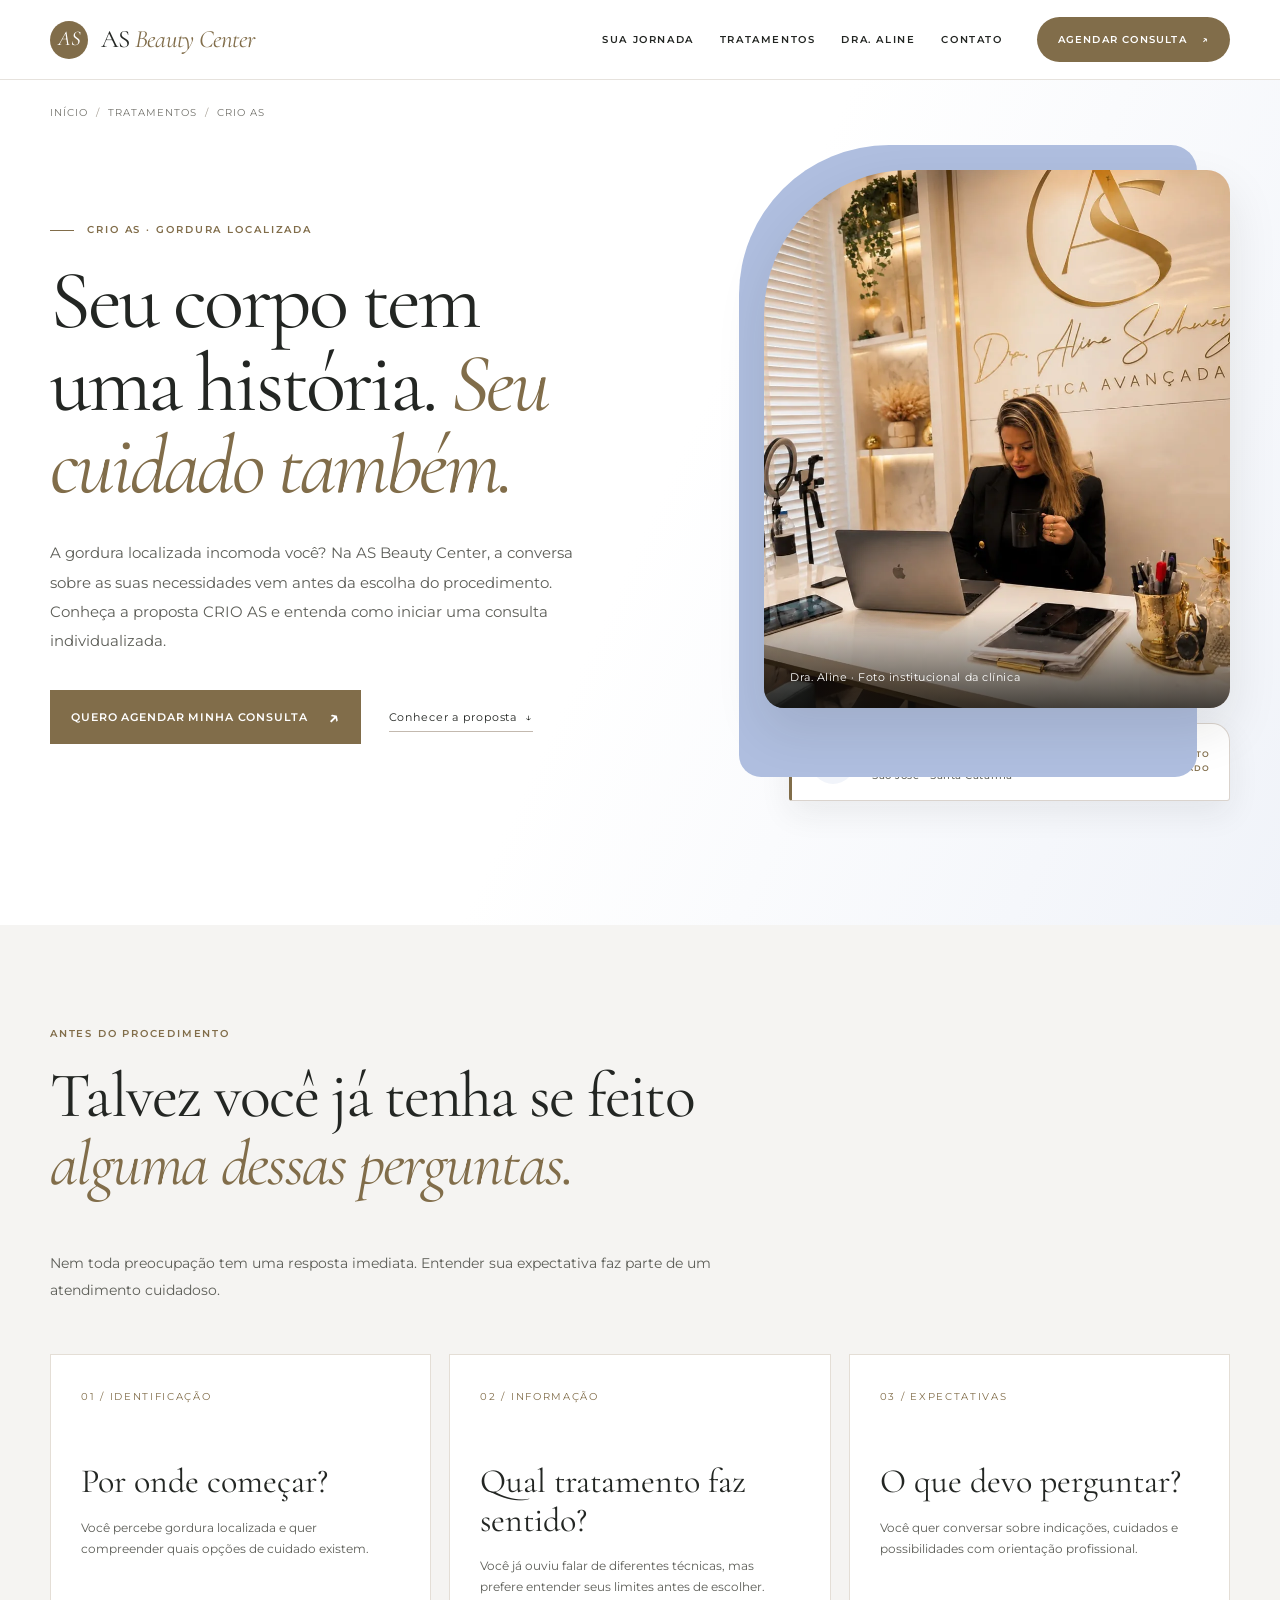
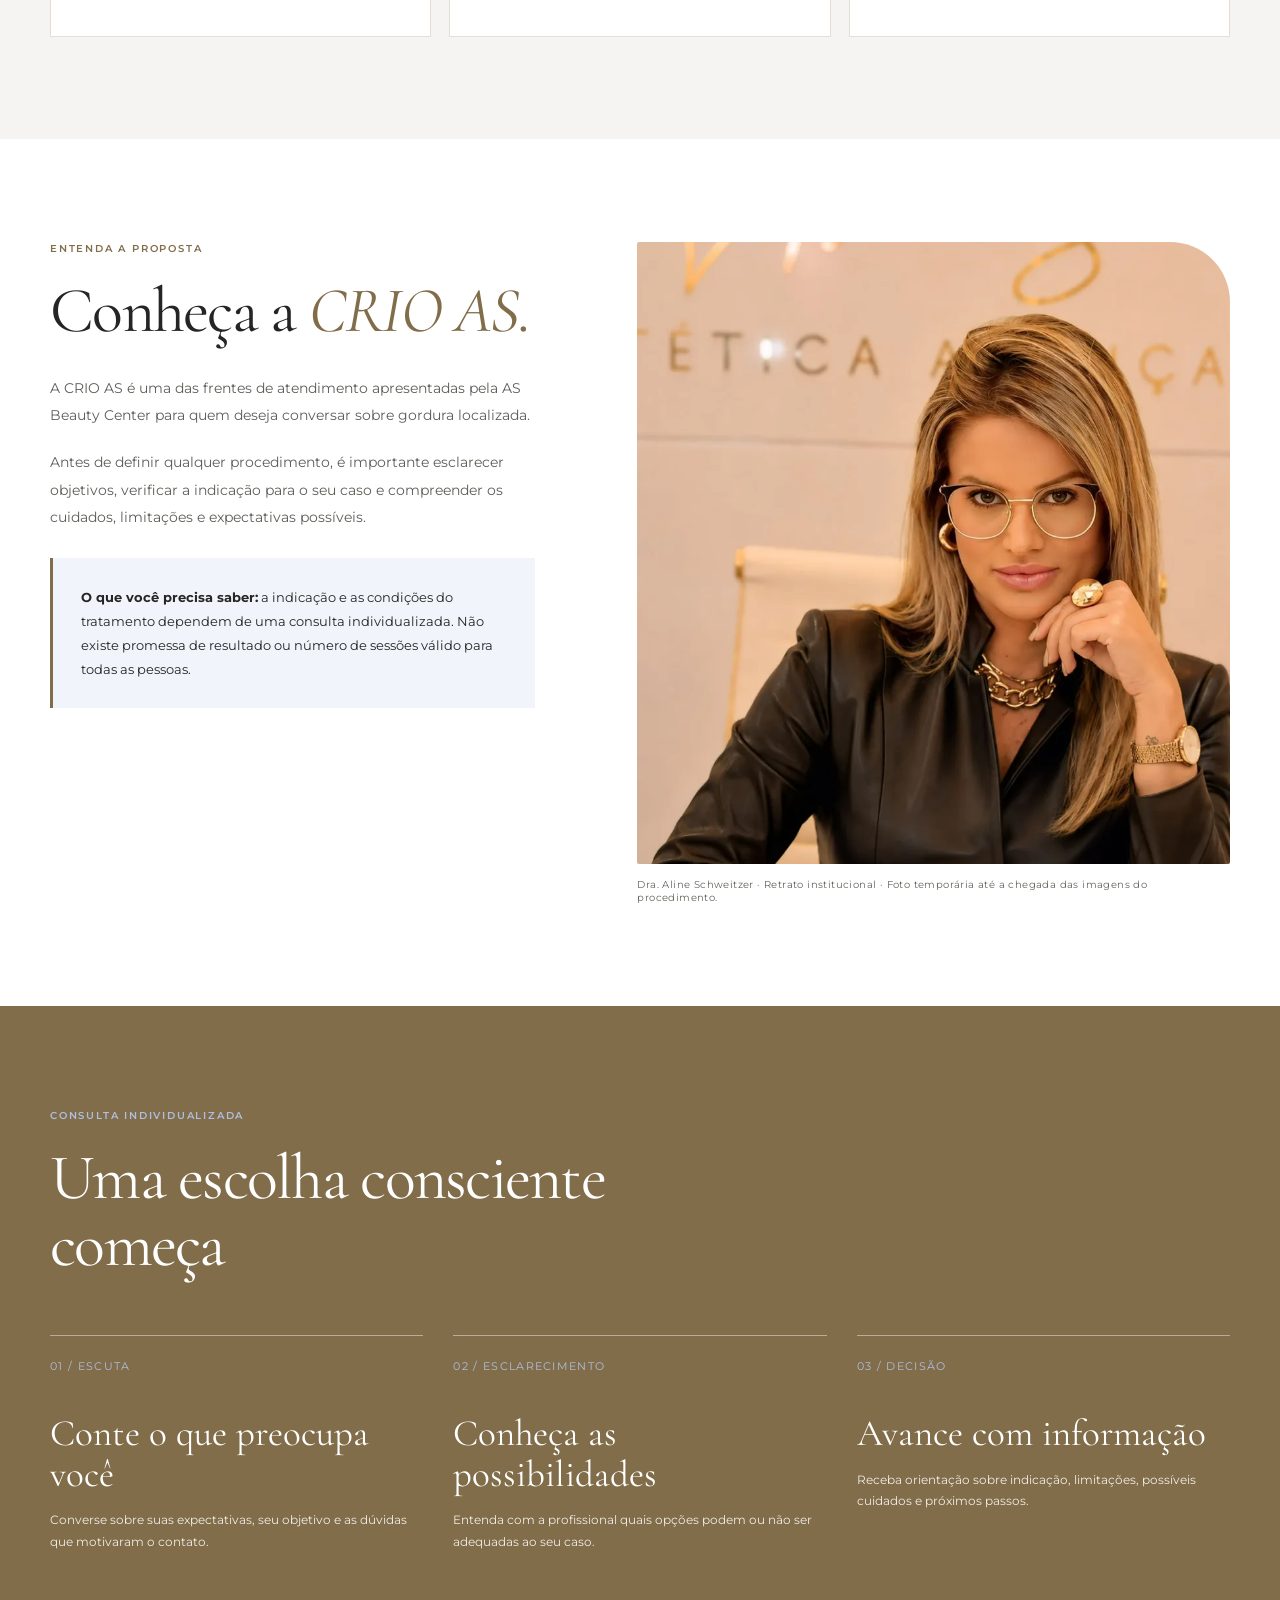
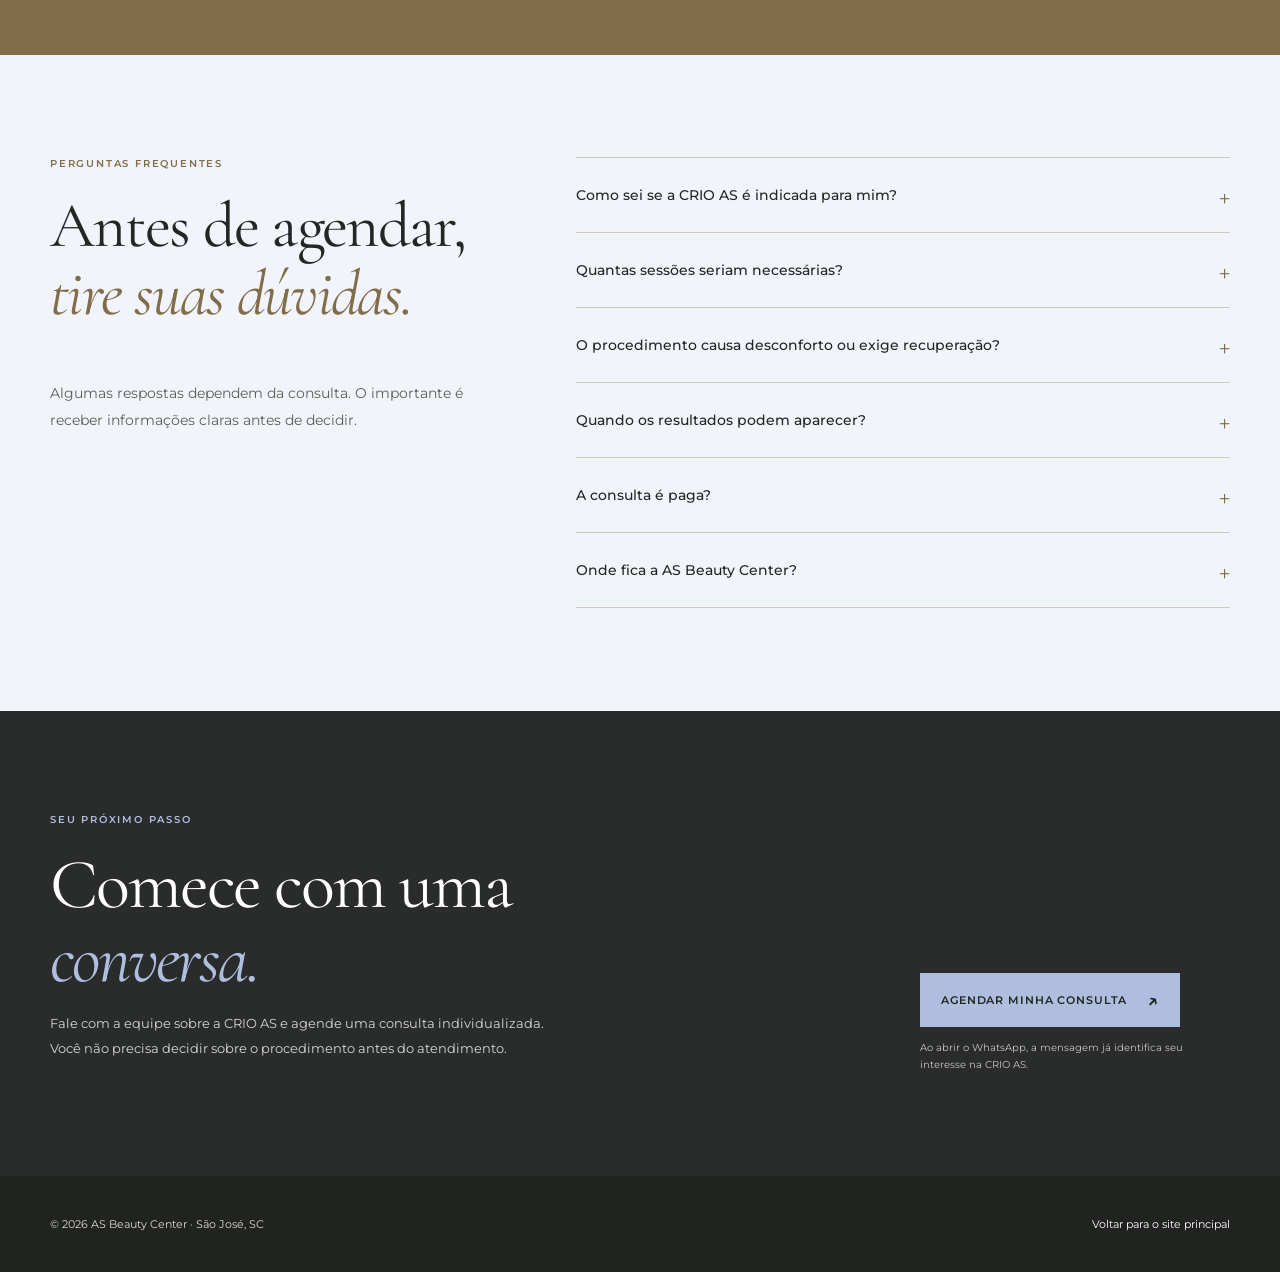
==== tratamentos/crio-as/index.html @ 6e1fa8c7 "Ajusta card informativo e usa fotografias institucionais da Dra. Aline em crio-as" ====
<!DOCTYPE html>
<html lang="pt-BR">
<head>
<meta charset="UTF-8">
<meta name="viewport" content="width=device-width,initial-scale=1">
<title>CRIO AS e Gordura Localizada | Consulta na AS Beauty Center em São José</title>
<meta name="description" content="Tem dúvidas sobre gordura localizada? Conheça a CRIO AS na AS Beauty Center, em São José, e agende uma consulta individualizada para conversar sobre suas possibilidades.">
<meta property="og:title" content="CRIO AS | AS Beauty Center">
<meta property="og:description" content="Uma conversa individualizada para conhecer as possibilidades de cuidado relacionadas à gordura localizada.">
<meta property="og:type" content="website">
<meta property="og:locale" content="pt_BR">
<meta name="theme-color" content="#816D4A">
<link rel="preconnect" href="https://fonts.googleapis.com">
<link rel="preconnect" href="https://fonts.gstatic.com" crossorigin>
<link href="https://fonts.googleapis.com/css2?family=Cormorant+Garamond:ital,wght@0,400;0,500;0,600;1,400;1,500&family=Montserrat:wght@400;500;600;700&display=swap" rel="stylesheet">
<link rel="stylesheet" href="/tratamentos/estilo.css">
<link rel="preload" href="/assets/clinica-atendimento.webp" as="image" type="image/webp">
</head>
<body>
<header class="site-header">
  <div class="wrap header-row">
    <a class="brand" href="/" aria-label="AS Beauty Center — voltar ao início"><span class="brand-symbol">AS</span><span class="brand-name">AS <em>Beauty Center</em></span></a>
    <div class="header-right">
      <nav class="header-nav" aria-label="Navegação principal">
        <a href="/#preocupacoes">Sua jornada</a>
        <a href="/#tratamentos">Tratamentos</a>
        <a href="/#dra-aline">Dra. Aline</a>
        <a href="/#contato">Contato</a>
      </nav>
      <a class="header-cta" href="https://api.whatsapp.com/send?phone=554888430101&amp;text=Ol%C3%A1!%20Acessei%20a%20p%C3%A1gina%20CRIO%20AS%20do%20site%20da%20AS%20Beauty%20Center%20e%20gostaria%20de%20agendar%20uma%20consulta%20para%20conversar%20sobre%20gordura%20localizada." target="_blank" rel="noopener noreferrer">Agendar consulta <span aria-hidden="true">↗</span></a>
    </div>
  </div>
</header>
<main>
  <section class="hero" aria-labelledby="hero-title">
    <div class="wrap">
      <nav class="breadcrumbs" aria-label="Caminho de navegação">
        <a href="/">Início</a><span aria-hidden="true">/</span><a href="/#tratamentos">Tratamentos</a><span aria-hidden="true">/</span><span aria-current="page">CRIO AS</span>
      </nav>
      <div class="hero-grid">
        <div>
          <span class="eyebrow">CRIO AS · GORDURA LOCALIZADA</span>
          <h1 id="hero-title">Seu corpo tem uma história. <em>Seu cuidado também.</em></h1>
          <p class="lead">A gordura localizada incomoda você? Na AS Beauty Center, a conversa sobre as suas necessidades vem antes da escolha do procedimento. Conheça a proposta CRIO AS e entenda como iniciar uma consulta individualizada.</p>
          <a class="button" href="https://api.whatsapp.com/send?phone=554888430101&amp;text=Ol%C3%A1!%20Acessei%20a%20p%C3%A1gina%20CRIO%20AS%20do%20site%20da%20AS%20Beauty%20Center%20e%20gostaria%20de%20agendar%20uma%20consulta%20para%20conversar%20sobre%20gordura%20localizada." target="_blank" rel="noopener noreferrer"><span>Quero agendar minha consulta</span><span aria-hidden="true">↗</span></a>
          <a class="text-link" href="#conhecer">Conhecer a proposta <span aria-hidden="true">↓</span></a>
        </div>
        <div class="hero-art">
          <div class="hero-photo"><img src="/assets/clinica-atendimento.webp" alt="Dra. Aline Schweitzer trabalhando em sua mesa na AS Beauty Center" width="1400" height="1050" fetchpriority="high"><span class="hero-caption">Dra. Aline · Foto institucional da clínica</span></div>
          <div class="hero-side-note" aria-label="Informações da AS Beauty Center">
  <span class="hero-side-note-mark" aria-hidden="true">AS</span>
  <span class="hero-side-note-copy">
    <span class="hero-side-note-name">AS Beauty Center</span>
    <span class="hero-side-note-place">São José · Santa Catarina</span>
  </span>
  <span class="hero-side-note-label">ATENDIMENTO<br>INDIVIDUALIZADO</span>
</div>
        </div>
      </div>
    </div>
  </section>
  <section class="section pain-section" aria-labelledby="pain-title">
    <div class="wrap">
      <div class="pain-header">
        <span class="section-overline">ANTES DO PROCEDIMENTO</span>
        <h2 id="pain-title" class="section-title">Talvez você já tenha se feito <em>alguma dessas perguntas.</em></h2>
        <p class="section-lead">Nem toda preocupação tem uma resposta imediata. Entender sua expectativa faz parte de um atendimento cuidadoso.</p>
      </div>
      <div class="pain-grid">
        <div class="pain-card"><span class="number">01 / IDENTIFICAÇÃO</span><h3>Por onde começar?</h3><p>Você percebe gordura localizada e quer compreender quais opções de cuidado existem.</p></div>
        <div class="pain-card"><span class="number">02 / INFORMAÇÃO</span><h3>Qual tratamento faz sentido?</h3><p>Você já ouviu falar de diferentes técnicas, mas prefere entender seus limites antes de escolher.</p></div>
        <div class="pain-card"><span class="number">03 / EXPECTATIVAS</span><h3>O que devo perguntar?</h3><p>Você quer conversar sobre indicações, cuidados e possibilidades com orientação profissional.</p></div>
      </div>
    </div>
  </section>
  <section id="conhecer" class="section" aria-labelledby="about-title">
    <div class="wrap explain-grid">
      <div class="explain-copy">
        <span class="section-overline">ENTENDA A PROPOSTA</span>
        <h2 id="about-title" class="section-title">Conheça a <em>CRIO AS.</em></h2>
        <p>A CRIO AS é uma das frentes de atendimento apresentadas pela AS Beauty Center para quem deseja conversar sobre gordura localizada.</p>
        <p>Antes de definir qualquer procedimento, é importante esclarecer objetivos, verificar a indicação para o seu caso e compreender os cuidados, limitações e expectativas possíveis.</p>
        <div class="aside"><strong>O que você precisa saber:</strong> a indicação e as condições do tratamento dependem de uma consulta individualizada. Não existe promessa de resultado ou número de sessões válido para todas as pessoas.</div>
      </div>
      <figure class="explain-image"><img src="/assets/aline-retrato.webp" alt="Retrato da Dra. Aline Schweitzer na clínica" loading="lazy" decoding="async" width="901" height="1400"><figcaption>Dra. Aline Schweitzer · Retrato institucional · Foto temporária até a chegada das imagens do procedimento.</figcaption></figure>
    </div>
  </section>
  <section class="section process-section" aria-labelledby="process-title">
    <div class="wrap">
      <span class="section-overline">CONSULTA INDIVIDUALIZADA</span>
      <h2 id="process-title" class="section-title">Uma escolha consciente começa <em>com orientação.</em></h2>
      <div class="steps">
        <div class="step"><span class="number">01 / ESCUTA</span><h3>Conte o que preocupa você</h3><p>Converse sobre suas expectativas, seu objetivo e as dúvidas que motivaram o contato.</p></div>
        <div class="step"><span class="number">02 / ESCLARECIMENTO</span><h3>Conheça as possibilidades</h3><p>Entenda com a profissional quais opções podem ou não ser adequadas ao seu caso.</p></div>
        <div class="step"><span class="number">03 / DECISÃO</span><h3>Avance com informação</h3><p>Receba orientação sobre indicação, limitações, possíveis cuidados e próximos passos.</p></div>
      </div>
    </div>
  </section>
  <section id="perguntas" class="section faq-section" aria-labelledby="faq-title">
    <div class="wrap faq-container">
      <div><span class="section-overline">PERGUNTAS FREQUENTES</span><h2 id="faq-title" class="section-title">Antes de agendar, <em>tire suas dúvidas.</em></h2><p class="section-lead">Algumas respostas dependem da consulta. O importante é receber informações claras antes de decidir.</p></div>
      <div class="faq-items">
        <details><summary>Como sei se a CRIO AS é indicada para mim?</summary><div class="faq-answer">A indicação depende das suas características e necessidades. Durante a consulta, a profissional poderá esclarecer se esse cuidado faz sentido para você e quais são as limitações.</div></details>
        <details><summary>Quantas sessões seriam necessárias?</summary><div class="faq-answer">Não é possível definir um número de sessões apenas pelo site. Isso depende da indicação e do plano discutido na consulta individualizada.</div></details>
        <details><summary>O procedimento causa desconforto ou exige recuperação?</summary><div class="faq-answer">Sensações, cuidados e períodos de recuperação podem variar conforme a técnica e as características da pessoa. Solicite essas informações específicas à equipe antes de realizar qualquer procedimento.</div></details>
        <details><summary>Quando os resultados podem aparecer?</summary><div class="faq-answer">O tempo de resposta pode variar. A equipe poderá explicar expectativas realistas para o procedimento, sem garantir um resultado individual.</div></details>
        <details><summary>A consulta é paga?</summary><div class="faq-answer">Os valores e as condições da consulta devem ser confirmados com a clínica. <a href="https://api.whatsapp.com/send?phone=554888430101&amp;text=Ol%C3%A1!%20Acessei%20a%20p%C3%A1gina%20CRIO%20AS%20da%20AS%20Beauty%20Center%20e%20gostaria%20de%20confirmar%20os%20valores%20e%20as%20condi%C3%A7%C3%B5es%20da%20consulta." target="_blank" rel="noopener noreferrer">Perguntar pelo WhatsApp</a>.</div></details>
        <details><summary>Onde fica a AS Beauty Center?</summary><div class="faq-answer">A clínica atende em São José, Santa Catarina. Para confirmar o endereço e as orientações de chegada, consulte a <a href="/#contato">seção de localização</a> do site principal.</div></details>
      </div>
    </div>
  </section>
  <section class="final-section" aria-labelledby="final-title">
    <div class="wrap final-grid">
      <div><span class="section-overline">SEU PRÓXIMO PASSO</span><h2 id="final-title">Comece com uma <em>conversa.</em></h2><p>Fale com a equipe sobre a CRIO AS e agende uma consulta individualizada. Você não precisa decidir sobre o procedimento antes do atendimento.</p></div>
      <div class="final-action"><a class="button" href="https://api.whatsapp.com/send?phone=554888430101&amp;text=Ol%C3%A1!%20Acessei%20a%20p%C3%A1gina%20CRIO%20AS%20do%20site%20da%20AS%20Beauty%20Center%20e%20gostaria%20de%20agendar%20uma%20consulta%20para%20conversar%20sobre%20gordura%20localizada." target="_blank" rel="noopener noreferrer"><span>Agendar minha consulta</span><span aria-hidden="true">↗</span></a><small>Ao abrir o WhatsApp, a mensagem já identifica seu interesse na CRIO AS.</small></div>
    </div>
  </section>
</main>
<footer class="footer"><div class="wrap footer-row"><span>© 2026 AS Beauty Center · São José, SC</span><a href="/">Voltar para o site principal</a></div></footer>
<a href="https://api.whatsapp.com/send?phone=554888430101&amp;text=Ol%C3%A1!%20Acessei%20a%20p%C3%A1gina%20CRIO%20AS%20do%20site%20da%20AS%20Beauty%20Center%20e%20gostaria%20de%20agendar%20uma%20consulta%20para%20conversar%20sobre%20gordura%20localizada." class="float-contact" target="_blank" rel="noopener noreferrer" aria-label="Agendar consulta sobre CRIO AS pelo WhatsApp">↗</a>
</body>
</html>
---- tratamentos/estilo.css ----
/* AS Beauty Center — linguagem editorial das páginas de tratamento
   Paleta: oliva #816D4A | lavanda #AFBEDF | taupe #C3B9AF | branco */
:root{--olive:#816D4A;--lavender:#AFBEDF;--taupe:#C3B9AF;--white:#fff;--ink:#232623;--muted:#5D5E58;--light:#F5F4F2;--soft:#F1F4FA}
*{box-sizing:border-box}html{scroll-behavior:smooth;scroll-padding-top:90px}body{margin:0;background:var(--white);color:var(--ink);font-family:Montserrat,Arial,sans-serif;-webkit-font-smoothing:antialiased}img{display:block;width:100%;height:auto}a{color:inherit}button,summary,a{-webkit-tap-highlight-color:transparent}a:focus-visible,summary:focus-visible{outline:2px solid var(--olive);outline-offset:4px}h1,h2,h3,p{margin-top:0}.serif{font-family:'Cormorant Garamond',Georgia,serif}.wrap{width:min(100% - 48px,1180px);margin-inline:auto}
.site-header{position:sticky;top:0;z-index:90;background:rgba(255,255,255,.96);backdrop-filter:blur(16px);border-bottom:1px solid rgba(195,185,175,.42)}.header-row{min-height:79px;display:flex;align-items:center;justify-content:space-between;gap:20px}.brand{display:inline-flex;align-items:center;gap:13px;text-decoration:none;min-width:0}.brand-symbol{width:38px;height:38px;display:grid;place-items:center;background:var(--olive);border-radius:50%;color:#fff;font:italic 21px/.9 'Cormorant Garamond',serif}.brand-name{font:400 25px/1 'Cormorant Garamond',serif;letter-spacing:-.03em}.brand-name em{color:var(--olive)}.header-right{display:flex;align-items:center;gap:34px}.header-nav{display:flex;gap:26px}.header-nav a{font-size:10px;letter-spacing:.16em;text-transform:uppercase;font-weight:600;text-decoration:none;white-space:nowrap}.header-nav a:hover{color:var(--olive)}.header-cta{display:inline-flex;align-items:center;justify-content:center;gap:15px;white-space:nowrap;background:var(--olive);color:white;text-decoration:none;min-height:45px;padding:0 21px;border-radius:100px;font-size:10px;letter-spacing:.12em;text-transform:uppercase;font-weight:600}.header-cta:hover,.button:hover{background:#705C3D}
.breadcrumbs{padding:26px 0;display:flex;flex-wrap:wrap;gap:8px;align-items:center;font-size:10px;letter-spacing:.1em;text-transform:uppercase;color:#74736D}.breadcrumbs a{text-decoration:none}.breadcrumbs a:hover{text-decoration:underline}.breadcrumbs span[aria-hidden]{color:#A49D92}
.hero{background:linear-gradient(115deg,#fff 0%,#fff 51%,#F0F3F9 100%);overflow:hidden}.hero-grid{display:grid;grid-template-columns:minmax(0,1.12fr) minmax(0,.88fr);align-items:center;gap:clamp(36px,5vw,95px);padding-bottom:clamp(70px,8vw,110px)}.eyebrow{color:var(--olive);font-size:10px;font-weight:600;letter-spacing:.19em;text-transform:uppercase;margin-bottom:24px;display:block}.eyebrow:before{content:"";display:inline-block;width:24px;height:1px;background:var(--olive);vertical-align:middle;margin-right:13px}.hero h1{font:400 clamp(58px,6.5vw,98px)/.99 'Cormorant Garamond',Georgia,serif;letter-spacing:-.035em;max-width:760px;text-wrap:balance;margin-bottom:31px}.hero h1 em{color:var(--olive);font-weight:400}.hero .lead{max-width:550px;font:400 15px/1.95 Montserrat,Arial,sans-serif;color:var(--muted);margin-bottom:35px}.button{min-height:54px;display:inline-flex;align-items:center;justify-content:space-between;gap:20px;padding:15px 21px;background:var(--olive);color:#fff;text-decoration:none;font-size:11px;text-transform:uppercase;font-weight:600;letter-spacing:.08em;transition:background .25s ease,transform .25s ease}.button:hover{transform:translateY(-2px)}.button span:last-child{font-size:19px;line-height:1}.text-link{display:inline-flex;gap:8px;align-items:center;margin-left:24px;font-size:11px;letter-spacing:.08em;text-decoration:none;border-bottom:1px solid var(--taupe);padding-bottom:7px}.hero-art{position:relative;padding:25px 0 22px 25px;min-width:0}.hero-art:before{content:"";position:absolute;inset:0 33px 46px 0;background:var(--lavender);border-radius:150px 26px 22px 22px}.hero-photo{height:clamp(380px,42vw,540px);position:relative;border-radius:145px 23px 20px 20px;overflow:hidden;box-shadow:0 22px 50px rgba(25,26,24,.1)}.hero-photo img{width:100%;height:100%;object-fit:cover;object-position:52% 53%}.hero-caption{position:absolute;bottom:0;left:0;right:0;padding:60px 26px 24px;color:white;background:linear-gradient(transparent,rgba(15,15,13,.77));font-size:11px;letter-spacing:.05em}/* Cartão editorial sob a fotografia — presente em todas as páginas de tratamento */
.hero-side-note{
 display:flex;align-items:center;gap:17px;
 width:calc(100% - 25px);margin:15px 0 0 25px;
 padding:16px 19px;min-width:0;
 background:rgba(255,255,255,.97);
 border:1px solid rgba(195,185,175,.62);
 border-left:3px solid var(--olive);
 border-radius:3px 18px 3px 3px;
 box-shadow:0 12px 32px rgba(36,38,35,.075);
 color:var(--ink);
}
.hero-side-note-mark{
 display:grid;place-items:center;flex:0 0 44px;
 width:44px;height:44px;border-radius:50%;
 background:var(--soft);color:var(--olive);
 font:italic 21px/1 'Cormorant Garamond',serif;
}
.hero-side-note-copy{display:flex;flex-direction:column;gap:4px;min-width:0;flex:1;}
.hero-side-note-name{
 font:500 25px/.95 'Cormorant Garamond',serif;
 letter-spacing:-.025em;color:#33352F;
}
.hero-side-note-place{
 font:500 10px/1.5 Montserrat,sans-serif;
 letter-spacing:.055em;color:#666861;
}
.hero-side-note-label{
 flex:0 0 auto;text-align:right;
 font:600 8px/1.7 Montserrat,sans-serif;
 letter-spacing:.14em;color:var(--olive);text-transform:uppercase;
}

.section{padding:clamp(75px,8vw,130px) 0}.section-overline{display:block;font-size:10px;font-weight:600;letter-spacing:.18em;text-transform:uppercase;color:var(--olive);margin-bottom:22px}.section-title{font:400 clamp(47px,5vw,75px)/1.05 'Cormorant Garamond',serif;letter-spacing:-.027em;text-wrap:balance}.section-title em{color:var(--olive);font-weight:400}.section-lead{font-size:14px;line-height:1.95;color:var(--muted);max-width:690px}
.pain-section{background:var(--light)}.pain-header{max-width:770px;margin-bottom:50px}.pain-grid{display:grid;grid-template-columns:repeat(3,minmax(0,1fr));gap:18px}.pain-card{background:#fff;border:1px solid #E4DED6;padding:35px 30px 38px;min-height:280px;display:flex;flex-direction:column}.pain-card .number{font-size:10px;color:var(--olive);letter-spacing:.17em;margin-bottom:60px}.pain-card h3{font:400 34px/1.12 'Cormorant Garamond',serif;margin-bottom:15px}.pain-card p{font-size:12px;line-height:1.8;color:var(--muted);margin-bottom:0}
.explain-grid{display:grid;grid-template-columns:minmax(0,.9fr) minmax(0,1.1fr);gap:clamp(48px,8vw,120px);align-items:start}.explain-copy h2{margin-bottom:31px}.explain-copy p{font-size:14px;line-height:1.95;color:var(--muted);margin-bottom:20px}.explain-copy .aside{padding:27px 28px;border-left:3px solid var(--olive);background:var(--soft);color:var(--ink);font-size:13px;line-height:1.85;margin-top:27px}.explain-image{position:relative;margin:0}.explain-image img{aspect-ratio:1/1.05;object-fit:cover;border-radius:2px 60px 2px 2px}.explain-image figcaption{font-size:10px;letter-spacing:.04em;color:#68645D;margin-top:14px}
.process-section{background:var(--olive);color:#fff}.process-section .section-overline{color:var(--lavender)}.process-section h2{max-width:850px}.steps{display:grid;grid-template-columns:repeat(3,minmax(0,1fr));gap:30px;margin-top:57px}.step{padding-top:23px;border-top:1px solid rgba(255,255,255,.44)}.step .number{font-size:11px;letter-spacing:.12em;color:var(--lavender);margin-bottom:41px;display:block}.step h3{font:400 37px/1.1 'Cormorant Garamond',serif;margin-bottom:14px}.step p{font-size:12px;line-height:1.8;color:#F1EDE6;margin-bottom:0}
.faq-section{background:#F1F4FA}.faq-container{display:grid;grid-template-columns:.8fr 1.2fr;gap:clamp(35px,7vw,100px)}.faq-items{border-top:1px solid #CFC9C0}.faq-items details{border-bottom:1px solid #CFC9C0}.faq-items summary{display:flex;align-items:center;justify-content:space-between;gap:24px;cursor:pointer;list-style:none;padding:23px 0;font-size:14px;font-weight:500;line-height:1.6}.faq-items summary::-webkit-details-marker{display:none}.faq-items summary::after{content:"+";font:400 28px/1 'Cormorant Garamond',serif;color:var(--olive)}.faq-items details[open] summary::after{content:"−"}.faq-answer{padding:0 24px 27px 0;color:#5D5E58;font-size:13px;line-height:1.9}.faq-answer a{color:var(--olive);text-decoration:underline;text-underline-offset:4px}
.final-section{padding:clamp(70px,8vw,115px) 0;background:#292C2A;color:#fff}.final-grid{display:grid;grid-template-columns:1.2fr .8fr;gap:45px;align-items:end}.final-section .section-overline{color:var(--lavender)}.final-section h2{font:400 clamp(53px,5.5vw,80px)/1.05 'Cormorant Garamond',serif;letter-spacing:-.03em;margin-bottom:15px}.final-section h2 em{color:var(--lavender);font-weight:400}.final-section p{font-size:13px;line-height:1.9;color:#D6D7D3;max-width:500px}.final-action{justify-self:end;display:flex;flex-direction:column;gap:12px;align-items:start}.final-action .button{background:var(--lavender);color:#202620;min-width:250px}.final-action .button:hover{background:#C9D5ED}.final-action small{font-size:10px;color:#C7C6C0;max-width:310px;line-height:1.7}
.footer{background:#202320;color:#DADAD6;padding:39px 0}.footer-row{display:flex;justify-content:space-between;gap:20px;align-items:center;font-size:11px;line-height:1.7}.footer-row a{color:#fff;text-decoration:none}.footer-row a:hover{text-decoration:underline}
.float-contact{position:fixed;z-index:75;right:max(20px,env(safe-area-inset-right));bottom:calc(20px + env(safe-area-inset-bottom));display:none;background:var(--olive);color:white;width:56px;height:56px;border-radius:50%;align-items:center;justify-content:center;box-shadow:0 8px 25px rgba(25,25,22,.18);text-decoration:none;font-size:24px}
@media(max-width:1100px){.header-nav{display:none}.hero h1{font-size:clamp(53px,6.3vw,78px)}}
@media(max-width:767px){.wrap{width:min(100% - 32px,1180px)}.header-row{min-height:70px}.brand-name{font-size:22px}.brand-symbol{width:34px;height:34px}.header-cta{padding:0 14px;font-size:9px;min-height:42px}.hero-grid{grid-template-columns:1fr;gap:35px;padding-bottom:60px}.breadcrumbs{padding:19px 0}.hero h1{font-size:clamp(48px,12vw,72px)}.hero .lead{font-size:13px;line-height:1.85}.hero-art{max-width:560px;padding:16px 0 0 16px}.hero-photo{height:440px}.hero-art:before{right:25px;bottom:35px}.hero-side-note{margin-left:16px}.section{padding:73px 0}.section-title{font-size:clamp(44px,10vw,62px)}.pain-grid,.steps{grid-template-columns:1fr;gap:12px}.pain-card{min-height:0;padding:25px}.pain-card .number{margin-bottom:35px}.explain-grid,.faq-container,.final-grid{grid-template-columns:1fr;gap:35px}.process-section .steps{margin-top:35px}.step .number{margin-bottom:18px}.final-action{justify-self:start}.text-link{margin-left:0;margin-top:18px}.float-contact{display:flex}.footer-row{flex-direction:column;align-items:flex-start}}
@media(max-width:375px){.header-cta{font-size:8px;letter-spacing:.06em;min-height:40px;padding:0 11px}.brand-name{font-size:21px}.hero-photo{height:355px}.hero h1{font-size:46px}.button{width:100%}}
@media(prefers-reduced-motion:reduce){html{scroll-behavior:auto}.button,.as-service-card{transition:none}.button:hover{transform:none}}

/* Ajustes finais de responsividade — páginas de tratamento */
@media(max-width:960px){
 .hero-grid{grid-template-columns:minmax(0,1fr);}
 .hero-art{width:min(100%,590px);padding-top:24px;}
 .hero h1{font-size:clamp(55px,8.1vw,81px);max-width:720px;}
 .explain-grid{gap:38px;}
 .faq-container{grid-template-columns:minmax(0,1fr);gap:33px;}
 .faq-container .section-title{max-width:600px;}
}
@media(max-width:767px){
 .hero h1{font-size:clamp(47px,11.4vw,69px);overflow-wrap:break-word;}
 .hero-art{padding-top:16px;}
 .hero-photo{height:clamp(350px,103vw,475px);}
 .pain-card h3{overflow-wrap:break-word;}
 .section-title{overflow-wrap:break-word;}
 .faq-items details summary{font-size:13px;line-height:1.5;}
}
@media(max-width:420px){
 .header-row{gap:8px;}
 .brand{gap:7px;}
 .brand-symbol{display:none;}
 .brand-name{font-size:20px;white-space:nowrap;}
 .header-cta{min-height:40px;padding:0 12px;font-size:8px;letter-spacing:.06em;gap:7px;}
 .hero .lead{font-size:12px;}
 .hero h1{font-size:clamp(44px,11.4vw,49px);}
 .text-link{display:flex;width:max-content;}
}
@media(max-width:340px){
 .brand-name{font-size:18px;}
 .header-cta{font-size:7.7px;padding:0 10px;}
}

/* Card sob a foto: alinhamento e respiro em tablets e celulares */
@media(max-width:767px){
 .hero-side-note{margin:14px 0 0 16px;width:calc(100% - 16px);padding:14px 15px;gap:12px;}
 .hero-side-note-mark{width:39px;height:39px;flex-basis:39px;font-size:19px;}
 .hero-side-note-name{font-size:23px;}
 .hero-side-note-place{font-size:9px;}
 .hero-side-note-label{font-size:7px;}
}
@media(max-width:420px){
 .hero-side-note{padding:12px;gap:10px;}
 .hero-side-note-mark{width:35px;height:35px;flex-basis:35px;}
 .hero-side-note-name{font-size:21px;}
 .hero-side-note-label{display:none;}
}
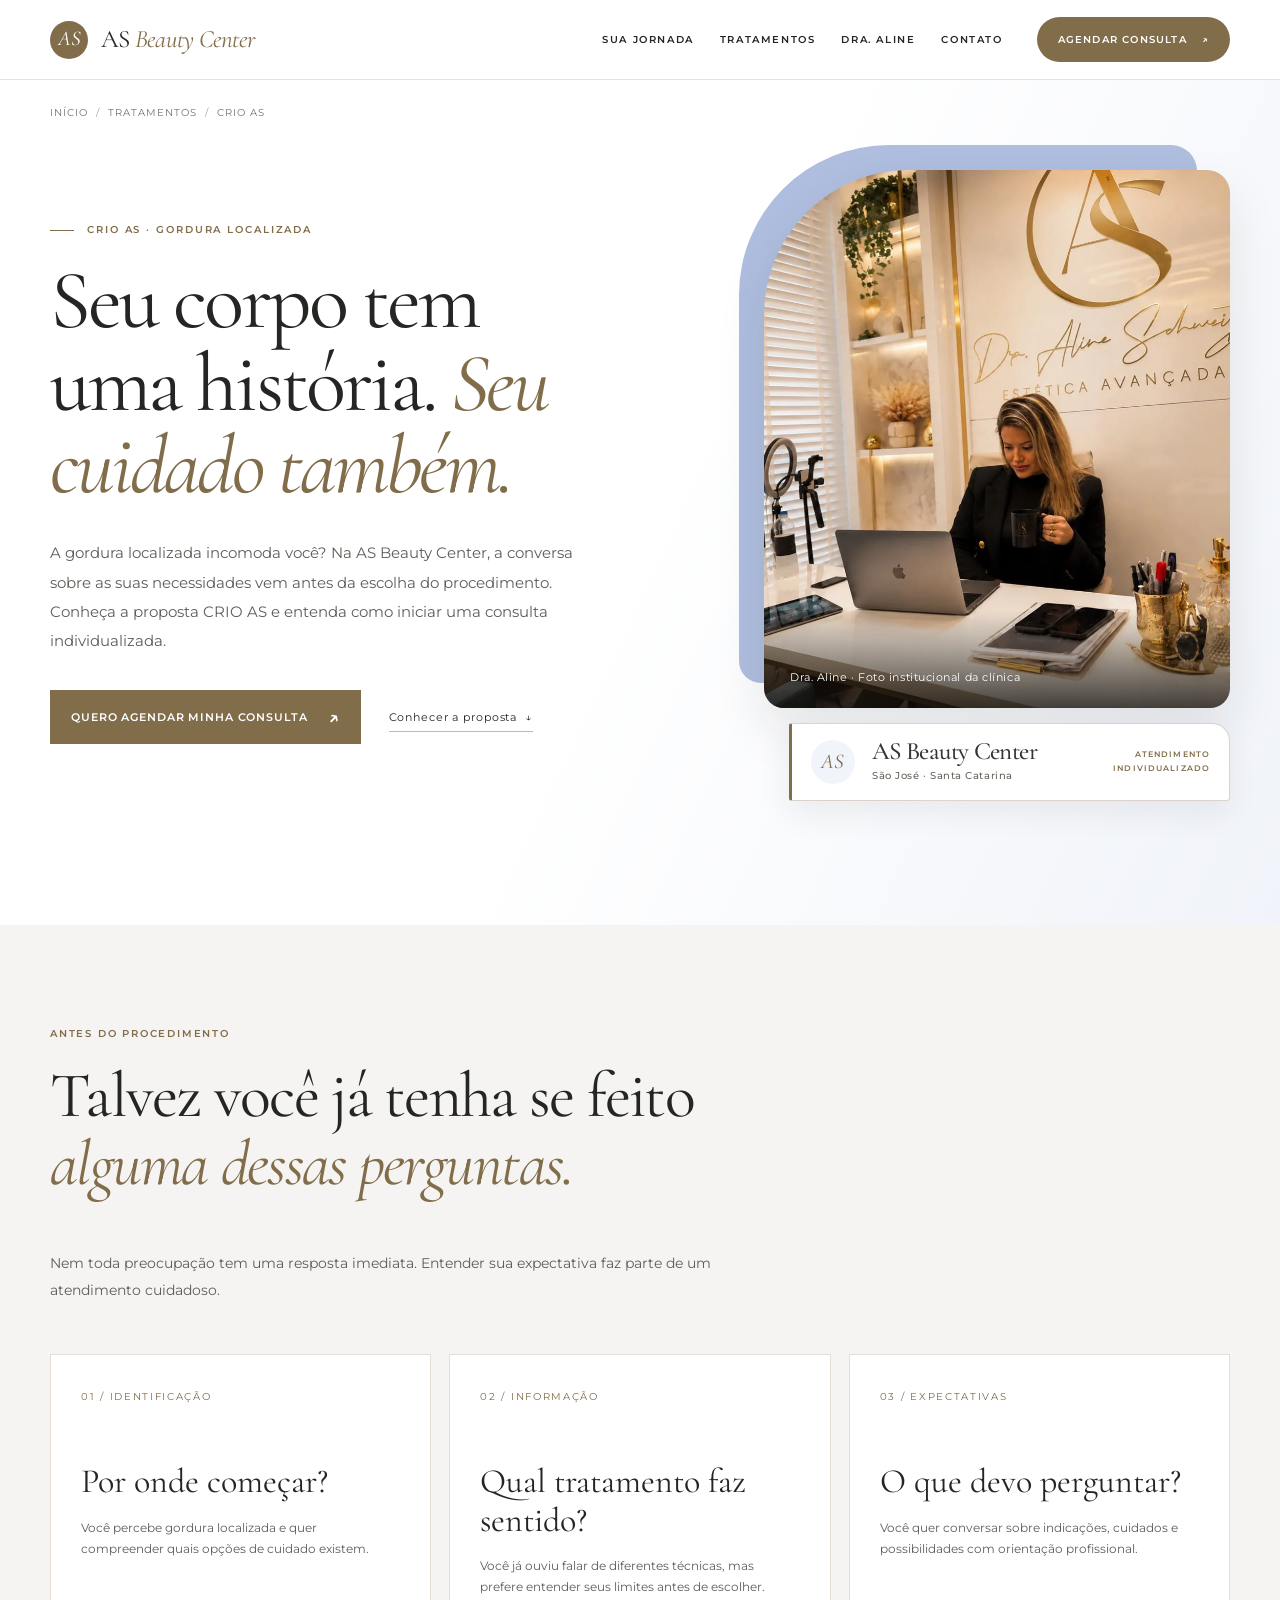
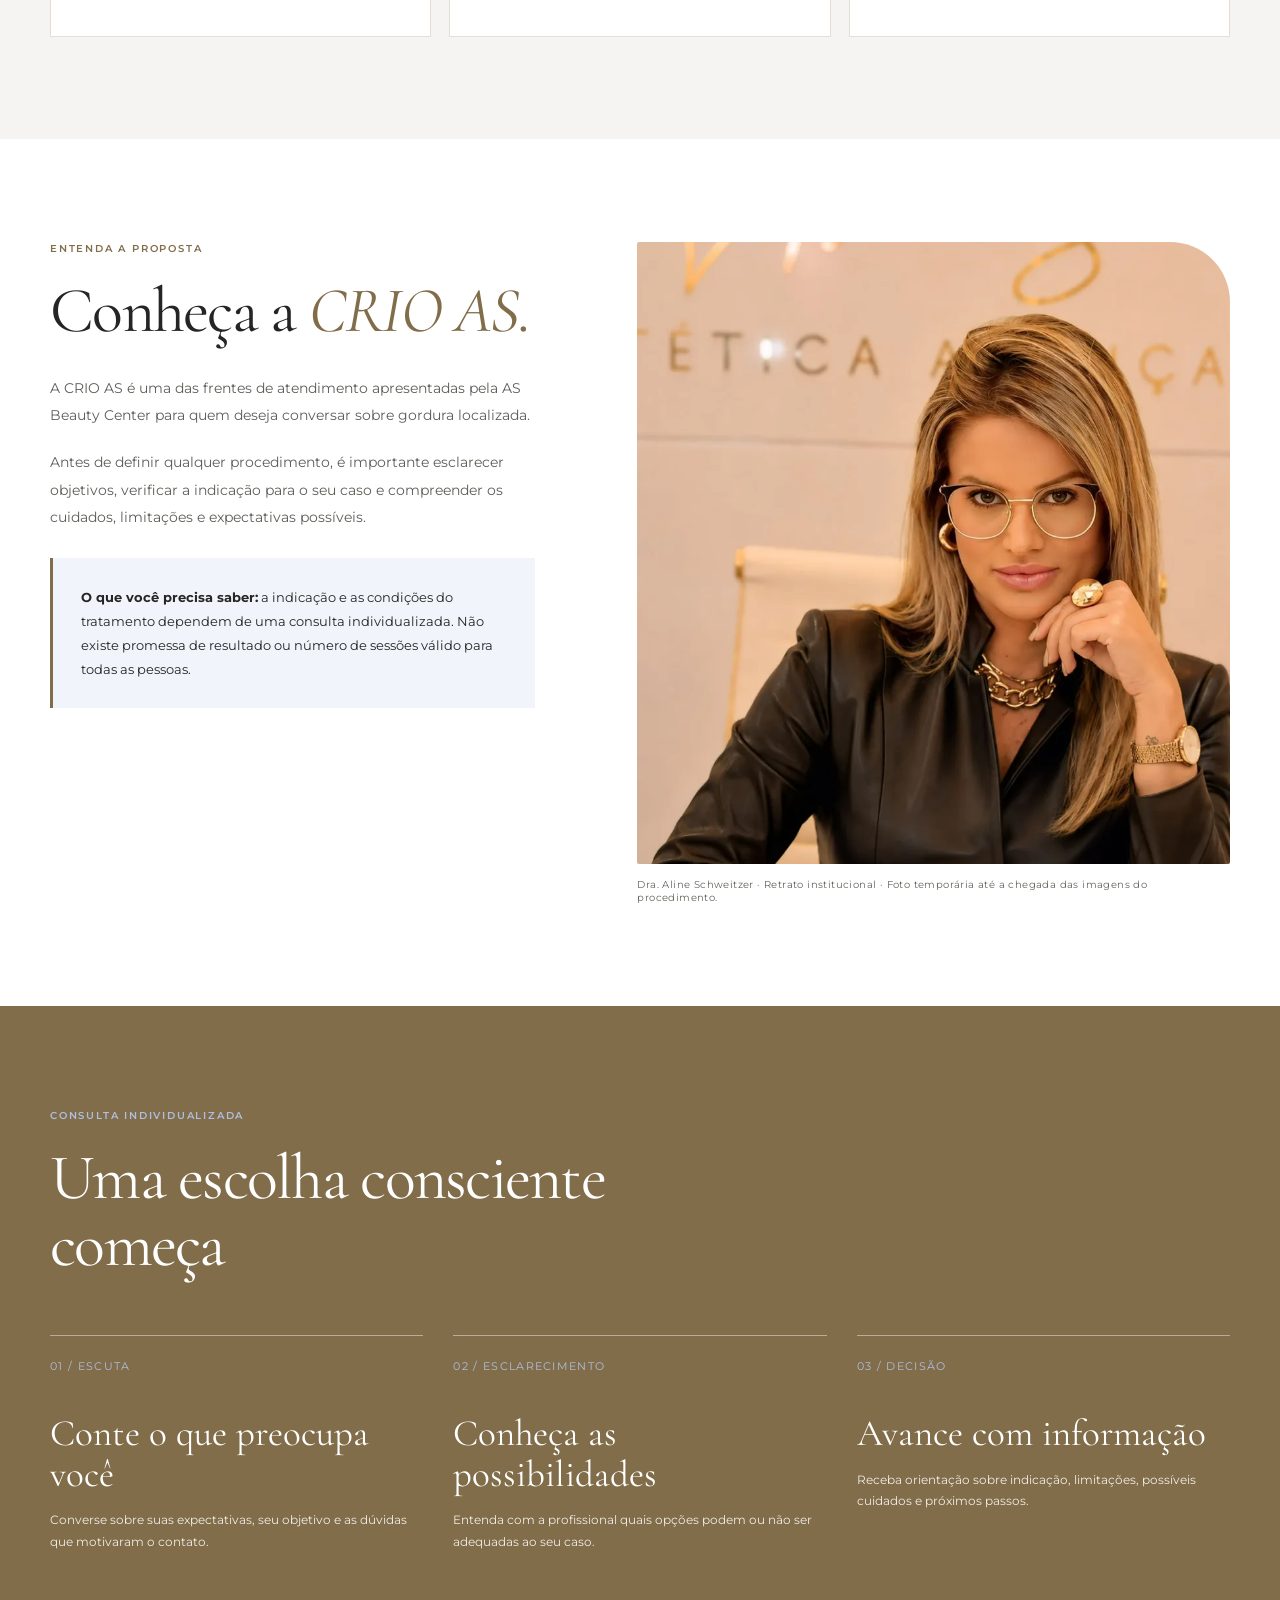
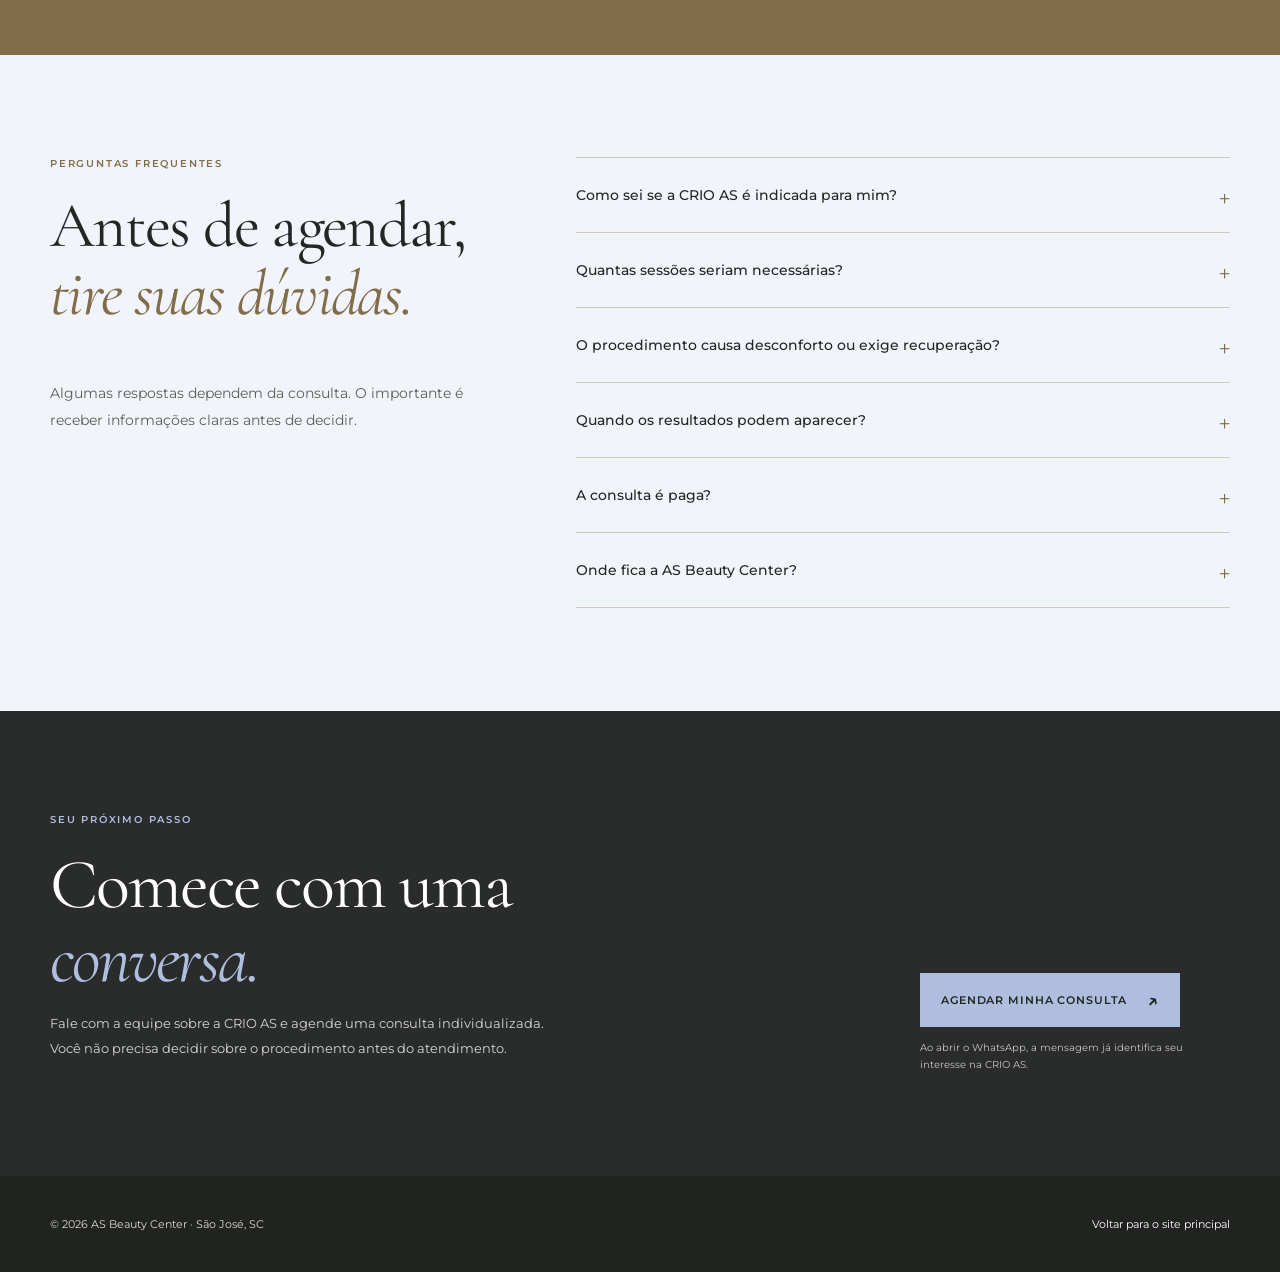
==== commit 49b09555: "Otimiza SEO da página crio-as para homologação clínica" ====
--- a/tratamentos/crio-as/index.html
+++ b/tratamentos/crio-as/index.html
@@ -3,12 +3,18 @@
 <head>
 <meta charset="UTF-8">
 <meta name="viewport" content="width=device-width,initial-scale=1">
-<title>CRIO AS e Gordura Localizada | Consulta na AS Beauty Center em São José</title>
-<meta name="description" content="Tem dúvidas sobre gordura localizada? Conheça a CRIO AS na AS Beauty Center, em São José, e agende uma consulta individualizada para conversar sobre suas possibilidades.">
+<title>CRIO AS e Gordura Localizada | AS Beauty Center</title>
+<meta name="description" content="Conheça a CRIO AS na AS Beauty Center, em São José. Tire dúvidas sobre gordura localizada e agende uma consulta individualizada com a equipe.">
 <meta property="og:title" content="CRIO AS | AS Beauty Center">
 <meta property="og:description" content="Uma conversa individualizada para conhecer as possibilidades de cuidado relacionadas à gordura localizada.">
 <meta property="og:type" content="website">
 <meta property="og:locale" content="pt_BR">
+<meta property="og:site_name" content="AS Beauty Center">
+<meta name="twitter:card" content="summary">
+<meta name="twitter:title" content="CRIO AS e Gordura Localizada | AS Beauty Center">
+<meta name="twitter:description" content="Conheça a CRIO AS na AS Beauty Center, em São José. Tire dúvidas sobre gordura localizada e agende uma consulta individualizada com a equipe.">
+<!-- Ambiente de homologação: remover antes da publicação oficial e configurar canonical do domínio final. -->
+<meta name="robots" content="noindex, nofollow">
 <meta name="theme-color" content="#816D4A">
 <link rel="preconnect" href="https://fonts.googleapis.com">
 <link rel="preconnect" href="https://fonts.gstatic.com" crossorigin>
--- a/tratamentos/estilo.css
+++ b/tratamentos/estilo.css
@@ -4,8 +4,9 @@
 *{box-sizing:border-box}html{scroll-behavior:smooth;scroll-padding-top:90px}body{margin:0;background:var(--white);color:var(--ink);font-family:Montserrat,Arial,sans-serif;-webkit-font-smoothing:antialiased}img{display:block;width:100%;height:auto}a{color:inherit}button,summary,a{-webkit-tap-highlight-color:transparent}a:focus-visible,summary:focus-visible{outline:2px solid var(--olive);outline-offset:4px}h1,h2,h3,p{margin-top:0}.serif{font-family:'Cormorant Garamond',Georgia,serif}.wrap{width:min(100% - 48px,1180px);margin-inline:auto}
 .site-header{position:sticky;top:0;z-index:90;background:rgba(255,255,255,.96);backdrop-filter:blur(16px);border-bottom:1px solid rgba(195,185,175,.42)}.header-row{min-height:79px;display:flex;align-items:center;justify-content:space-between;gap:20px}.brand{display:inline-flex;align-items:center;gap:13px;text-decoration:none;min-width:0}.brand-symbol{width:38px;height:38px;display:grid;place-items:center;background:var(--olive);border-radius:50%;color:#fff;font:italic 21px/.9 'Cormorant Garamond',serif}.brand-name{font:400 25px/1 'Cormorant Garamond',serif;letter-spacing:-.03em}.brand-name em{color:var(--olive)}.header-right{display:flex;align-items:center;gap:34px}.header-nav{display:flex;gap:26px}.header-nav a{font-size:10px;letter-spacing:.16em;text-transform:uppercase;font-weight:600;text-decoration:none;white-space:nowrap}.header-nav a:hover{color:var(--olive)}.header-cta{display:inline-flex;align-items:center;justify-content:center;gap:15px;white-space:nowrap;background:var(--olive);color:white;text-decoration:none;min-height:45px;padding:0 21px;border-radius:100px;font-size:10px;letter-spacing:.12em;text-transform:uppercase;font-weight:600}.header-cta:hover,.button:hover{background:#705C3D}
 .breadcrumbs{padding:26px 0;display:flex;flex-wrap:wrap;gap:8px;align-items:center;font-size:10px;letter-spacing:.1em;text-transform:uppercase;color:#74736D}.breadcrumbs a{text-decoration:none}.breadcrumbs a:hover{text-decoration:underline}.breadcrumbs span[aria-hidden]{color:#A49D92}
-.hero{background:linear-gradient(115deg,#fff 0%,#fff 51%,#F0F3F9 100%);overflow:hidden}.hero-grid{display:grid;grid-template-columns:minmax(0,1.12fr) minmax(0,.88fr);align-items:center;gap:clamp(36px,5vw,95px);padding-bottom:clamp(70px,8vw,110px)}.eyebrow{color:var(--olive);font-size:10px;font-weight:600;letter-spacing:.19em;text-transform:uppercase;margin-bottom:24px;display:block}.eyebrow:before{content:"";display:inline-block;width:24px;height:1px;background:var(--olive);vertical-align:middle;margin-right:13px}.hero h1{font:400 clamp(58px,6.5vw,98px)/.99 'Cormorant Garamond',Georgia,serif;letter-spacing:-.035em;max-width:760px;text-wrap:balance;margin-bottom:31px}.hero h1 em{color:var(--olive);font-weight:400}.hero .lead{max-width:550px;font:400 15px/1.95 Montserrat,Arial,sans-serif;color:var(--muted);margin-bottom:35px}.button{min-height:54px;display:inline-flex;align-items:center;justify-content:space-between;gap:20px;padding:15px 21px;background:var(--olive);color:#fff;text-decoration:none;font-size:11px;text-transform:uppercase;font-weight:600;letter-spacing:.08em;transition:background .25s ease,transform .25s ease}.button:hover{transform:translateY(-2px)}.button span:last-child{font-size:19px;line-height:1}.text-link{display:inline-flex;gap:8px;align-items:center;margin-left:24px;font-size:11px;letter-spacing:.08em;text-decoration:none;border-bottom:1px solid var(--taupe);padding-bottom:7px}.hero-art{position:relative;padding:25px 0 22px 25px;min-width:0}.hero-art:before{content:"";position:absolute;inset:0 33px 46px 0;background:var(--lavender);border-radius:150px 26px 22px 22px}.hero-photo{height:clamp(380px,42vw,540px);position:relative;border-radius:145px 23px 20px 20px;overflow:hidden;box-shadow:0 22px 50px rgba(25,26,24,.1)}.hero-photo img{width:100%;height:100%;object-fit:cover;object-position:52% 53%}.hero-caption{position:absolute;bottom:0;left:0;right:0;padding:60px 26px 24px;color:white;background:linear-gradient(transparent,rgba(15,15,13,.77));font-size:11px;letter-spacing:.05em}/* Cartão editorial sob a fotografia — presente em todas as páginas de tratamento */
+.hero{background:linear-gradient(115deg,#fff 0%,#fff 51%,#F0F3F9 100%);overflow:hidden}.hero-grid{display:grid;grid-template-columns:minmax(0,1.12fr) minmax(0,.88fr);align-items:center;gap:clamp(36px,5vw,95px);padding-bottom:clamp(70px,8vw,110px)}.eyebrow{color:var(--olive);font-size:10px;font-weight:600;letter-spacing:.19em;text-transform:uppercase;margin-bottom:24px;display:block}.eyebrow:before{content:"";display:inline-block;width:24px;height:1px;background:var(--olive);vertical-align:middle;margin-right:13px}.hero h1{font:400 clamp(58px,6.5vw,98px)/.99 'Cormorant Garamond',Georgia,serif;letter-spacing:-.035em;max-width:760px;text-wrap:balance;margin-bottom:31px}.hero h1 em{color:var(--olive);font-weight:400}.hero .lead{max-width:550px;font:400 15px/1.95 Montserrat,Arial,sans-serif;color:var(--muted);margin-bottom:35px}.button{min-height:54px;display:inline-flex;align-items:center;justify-content:space-between;gap:20px;padding:15px 21px;background:var(--olive);color:#fff;text-decoration:none;font-size:11px;text-transform:uppercase;font-weight:600;letter-spacing:.08em;transition:background .25s ease,transform .25s ease}.button:hover{transform:translateY(-2px)}.button span:last-child{font-size:19px;line-height:1}.text-link{display:inline-flex;gap:8px;align-items:center;margin-left:24px;font-size:11px;letter-spacing:.08em;text-decoration:none;border-bottom:1px solid var(--taupe);padding-bottom:7px}.hero-art{position:relative;isolation:isolate;overflow:visible;padding:25px 0 22px 25px;min-width:0;--as-hero-photo-height:clamp(380px,42vw,540px)}.hero-art:before{content:"";position:absolute;top:0;left:0;right:33px;bottom:auto;height:var(--as-hero-photo-height);background:var(--lavender);border-radius:150px 26px 22px 22px;z-index:0;pointer-events:none}.hero-photo{height:var(--as-hero-photo-height);position:relative;z-index:1;border-radius:145px 23px 20px 20px;overflow:hidden;box-shadow:0 22px 50px rgba(25,26,24,.1)}.hero-photo img{width:100%;height:100%;object-fit:cover;object-position:52% 53%}.hero-caption{position:absolute;bottom:0;left:0;right:0;padding:60px 26px 24px;color:white;background:linear-gradient(transparent,rgba(15,15,13,.77));font-size:11px;letter-spacing:.05em}/* Cartão editorial sob a fotografia — presente em todas as páginas de tratamento */
 .hero-side-note{
+ position:relative;z-index:2;isolation:isolate;
  display:flex;align-items:center;gap:17px;
  width:calc(100% - 25px);margin:15px 0 0 25px;
  padding:16px 19px;min-width:0;
@@ -96,3 +97,15 @@
  .hero-side-note-name{font-size:21px;}
  .hero-side-note-label{display:none;}
 }
+
+/* Solução estrutural: o detalhe lavanda termina na foto; card fica em camada própria. */
+.hero-art > .hero-photo {z-index:1;}
+.hero-art > .hero-side-note {position:relative;z-index:2;}
+@media (max-width:767px){
+ .hero-art {--as-hero-photo-height:clamp(350px,103vw,475px);}
+ .hero-art > .hero-photo {height:var(--as-hero-photo-height);}
+ .hero-art:before {height:var(--as-hero-photo-height);bottom:auto;}
+}
+@media (max-width:420px){
+ .hero-art > .hero-side-note {min-height:64px;}
+}
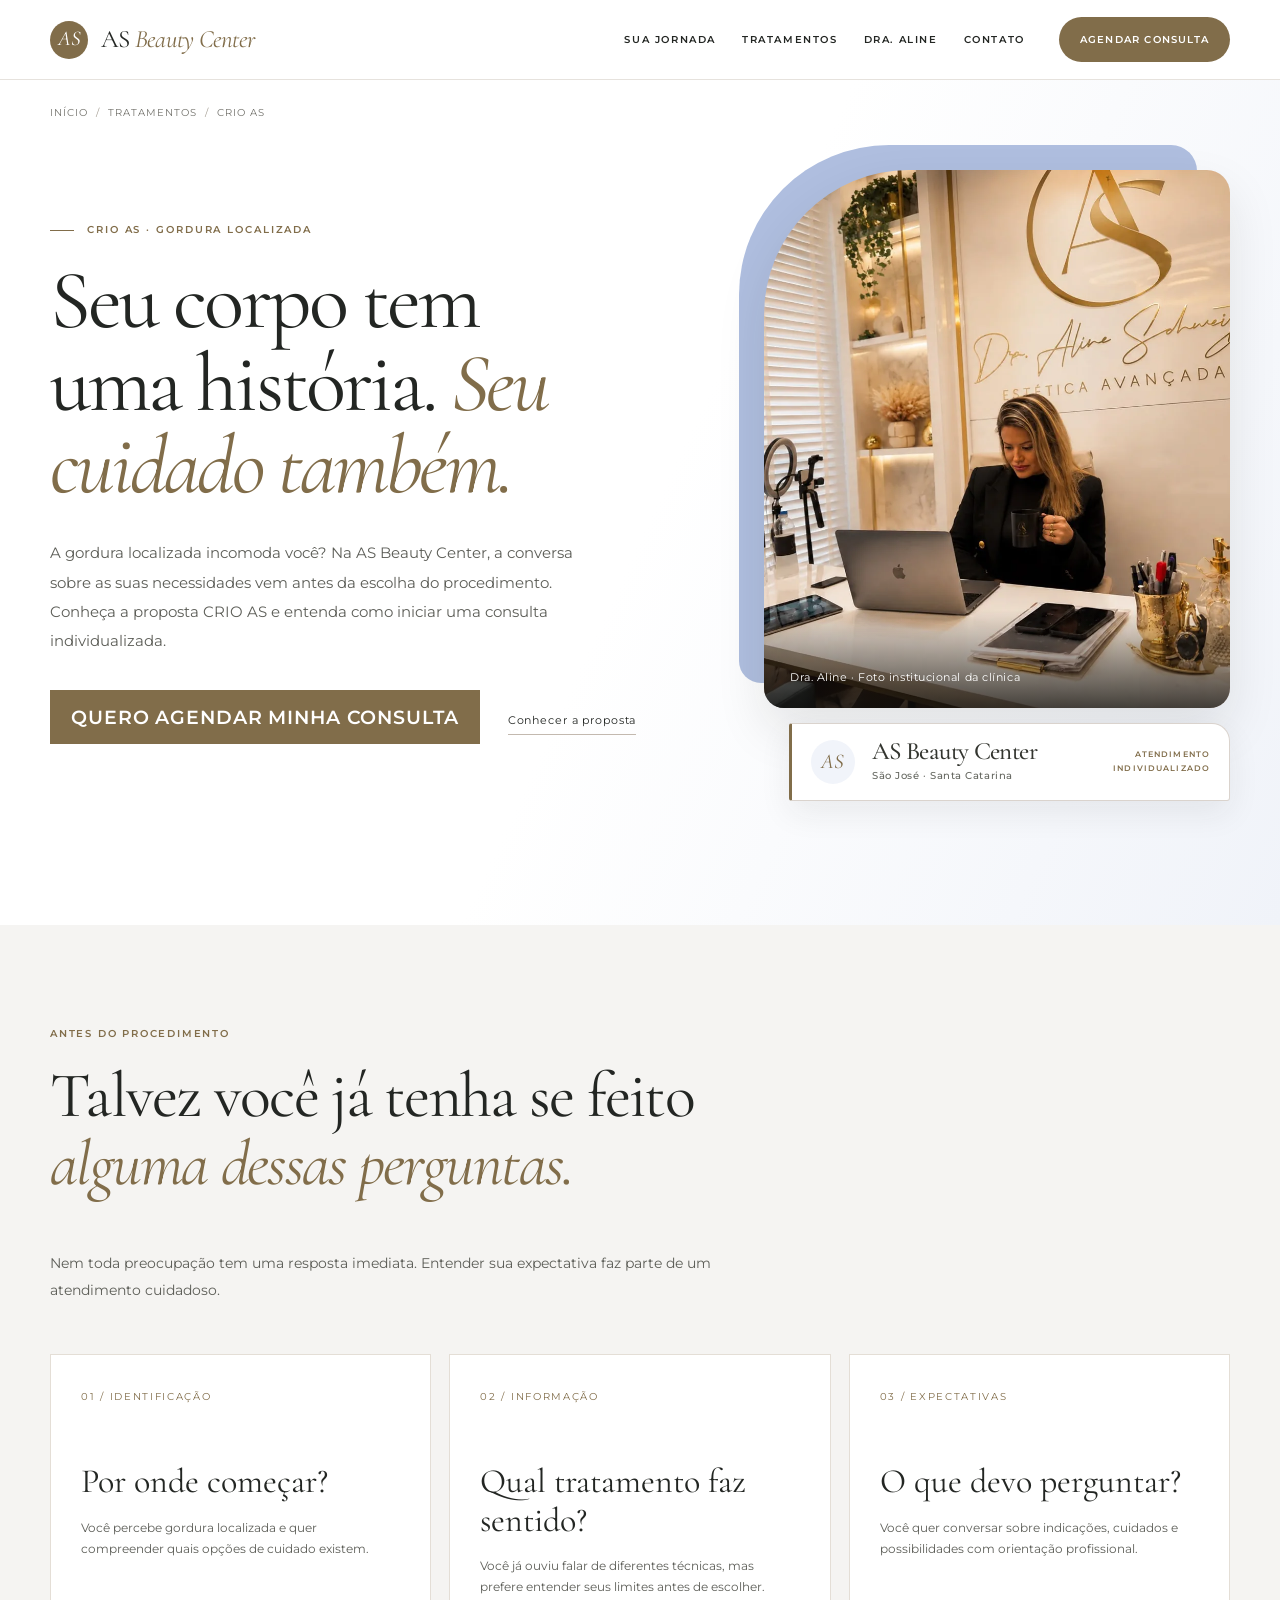
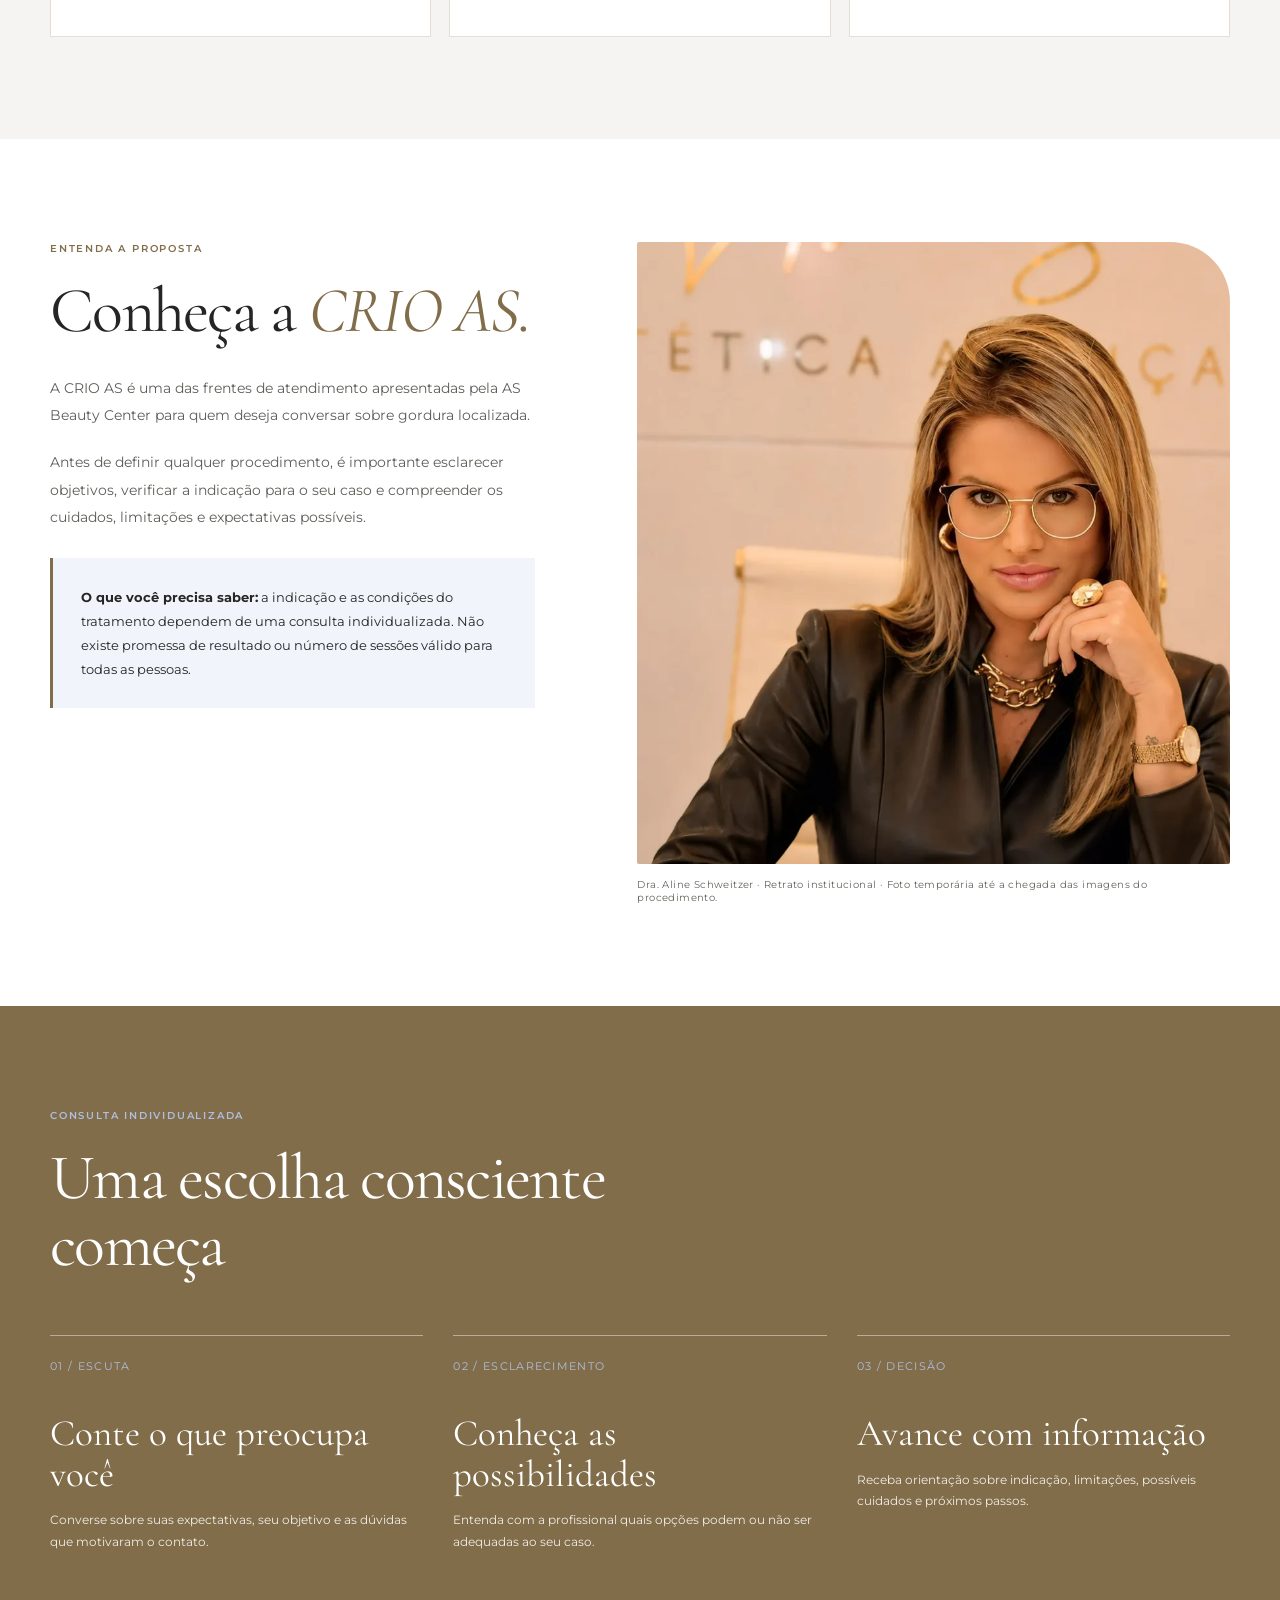
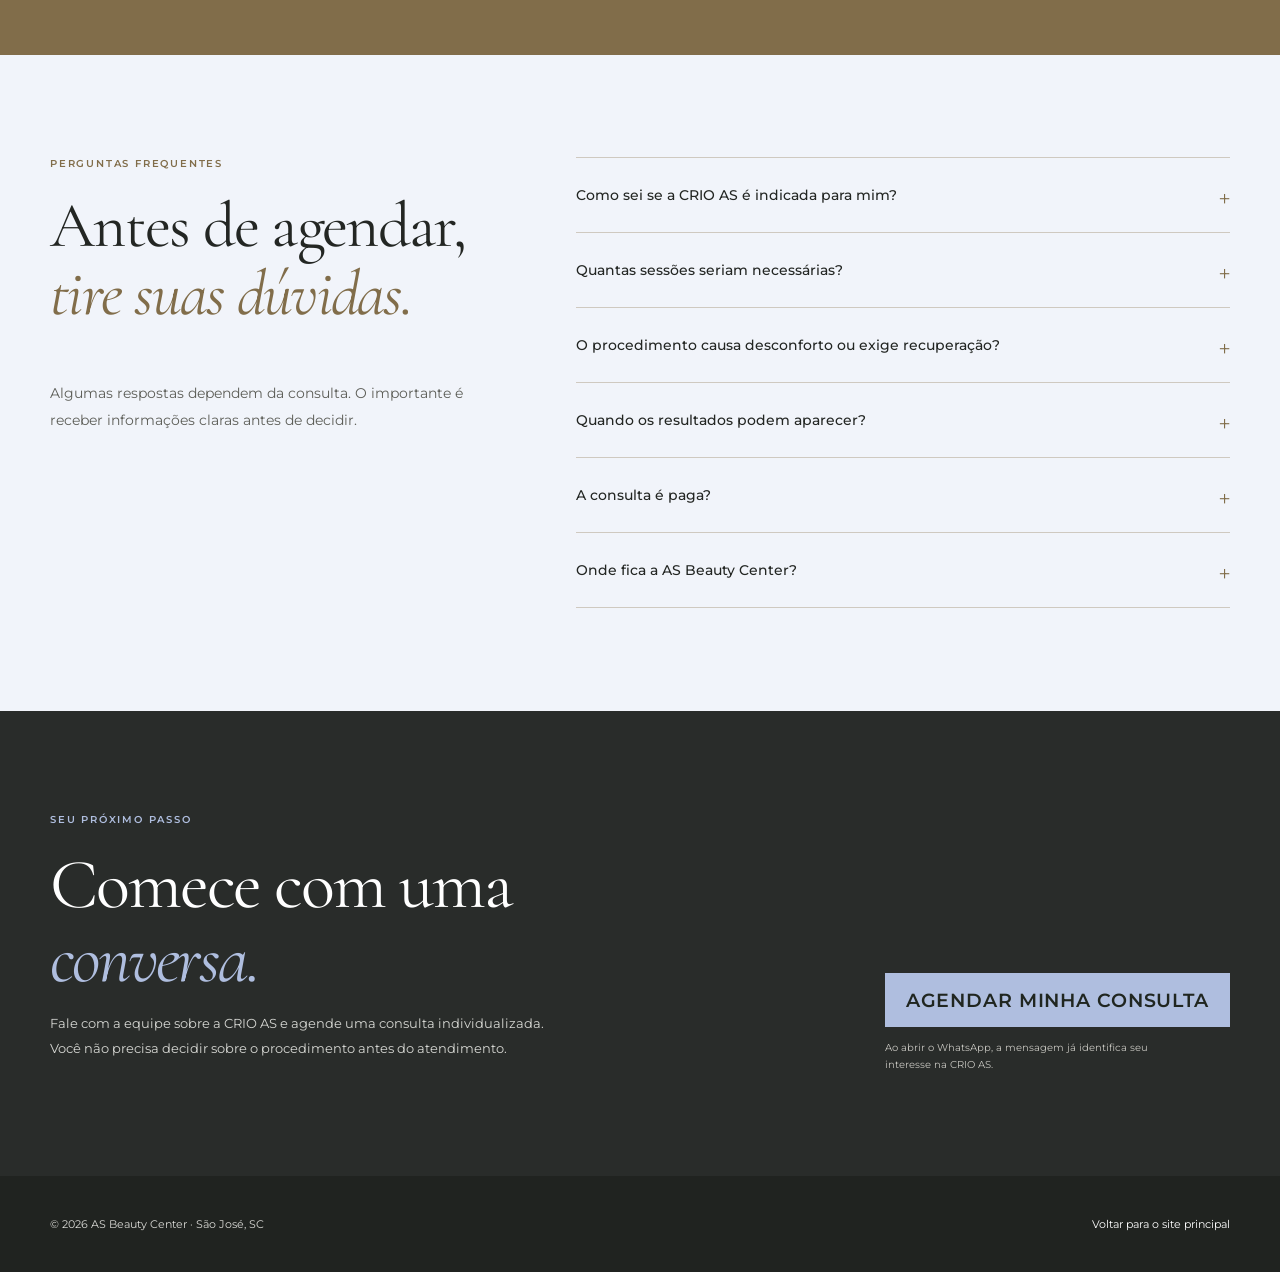
==== commit 3a76a892: "Remove emojis e setas dos CTAs da página crio-as" ====
--- a/tratamentos/crio-as/index.html
+++ b/tratamentos/crio-as/index.html
@@ -33,7 +33,7 @@
         <a href="/#dra-aline">Dra. Aline</a>
         <a href="/#contato">Contato</a>
       </nav>
-      <a class="header-cta" href="https://api.whatsapp.com/send?phone=554888430101&amp;text=Ol%C3%A1!%20Acessei%20a%20p%C3%A1gina%20CRIO%20AS%20do%20site%20da%20AS%20Beauty%20Center%20e%20gostaria%20de%20agendar%20uma%20consulta%20para%20conversar%20sobre%20gordura%20localizada." target="_blank" rel="noopener noreferrer">Agendar consulta <span aria-hidden="true">↗</span></a>
+      <a class="header-cta" href="https://api.whatsapp.com/send?phone=554888430101&amp;text=Ol%C3%A1!%20Acessei%20a%20p%C3%A1gina%20CRIO%20AS%20do%20site%20da%20AS%20Beauty%20Center%20e%20gostaria%20de%20agendar%20uma%20consulta%20para%20conversar%20sobre%20gordura%20localizada." target="_blank" rel="noopener noreferrer">Agendar consulta </a>
     </div>
   </div>
 </header>
@@ -48,8 +48,8 @@
           <span class="eyebrow">CRIO AS · GORDURA LOCALIZADA</span>
           <h1 id="hero-title">Seu corpo tem uma história. <em>Seu cuidado também.</em></h1>
           <p class="lead">A gordura localizada incomoda você? Na AS Beauty Center, a conversa sobre as suas necessidades vem antes da escolha do procedimento. Conheça a proposta CRIO AS e entenda como iniciar uma consulta individualizada.</p>
-          <a class="button" href="https://api.whatsapp.com/send?phone=554888430101&amp;text=Ol%C3%A1!%20Acessei%20a%20p%C3%A1gina%20CRIO%20AS%20do%20site%20da%20AS%20Beauty%20Center%20e%20gostaria%20de%20agendar%20uma%20consulta%20para%20conversar%20sobre%20gordura%20localizada." target="_blank" rel="noopener noreferrer"><span>Quero agendar minha consulta</span><span aria-hidden="true">↗</span></a>
-          <a class="text-link" href="#conhecer">Conhecer a proposta <span aria-hidden="true">↓</span></a>
+          <a class="button" href="https://api.whatsapp.com/send?phone=554888430101&amp;text=Ol%C3%A1!%20Acessei%20a%20p%C3%A1gina%20CRIO%20AS%20do%20site%20da%20AS%20Beauty%20Center%20e%20gostaria%20de%20agendar%20uma%20consulta%20para%20conversar%20sobre%20gordura%20localizada." target="_blank" rel="noopener noreferrer"><span>Quero agendar minha consulta</span></a>
+          <a class="text-link" href="#conhecer">Conhecer a proposta </a>
         </div>
         <div class="hero-art">
           <div class="hero-photo"><img src="/assets/clinica-atendimento.webp" alt="Dra. Aline Schweitzer trabalhando em sua mesa na AS Beauty Center" width="1400" height="1050" fetchpriority="high"><span class="hero-caption">Dra. Aline · Foto institucional da clínica</span></div>
@@ -118,11 +118,11 @@
   <section class="final-section" aria-labelledby="final-title">
     <div class="wrap final-grid">
       <div><span class="section-overline">SEU PRÓXIMO PASSO</span><h2 id="final-title">Comece com uma <em>conversa.</em></h2><p>Fale com a equipe sobre a CRIO AS e agende uma consulta individualizada. Você não precisa decidir sobre o procedimento antes do atendimento.</p></div>
-      <div class="final-action"><a class="button" href="https://api.whatsapp.com/send?phone=554888430101&amp;text=Ol%C3%A1!%20Acessei%20a%20p%C3%A1gina%20CRIO%20AS%20do%20site%20da%20AS%20Beauty%20Center%20e%20gostaria%20de%20agendar%20uma%20consulta%20para%20conversar%20sobre%20gordura%20localizada." target="_blank" rel="noopener noreferrer"><span>Agendar minha consulta</span><span aria-hidden="true">↗</span></a><small>Ao abrir o WhatsApp, a mensagem já identifica seu interesse na CRIO AS.</small></div>
+      <div class="final-action"><a class="button" href="https://api.whatsapp.com/send?phone=554888430101&amp;text=Ol%C3%A1!%20Acessei%20a%20p%C3%A1gina%20CRIO%20AS%20do%20site%20da%20AS%20Beauty%20Center%20e%20gostaria%20de%20agendar%20uma%20consulta%20para%20conversar%20sobre%20gordura%20localizada." target="_blank" rel="noopener noreferrer"><span>Agendar minha consulta</span></a><small>Ao abrir o WhatsApp, a mensagem já identifica seu interesse na CRIO AS.</small></div>
     </div>
   </section>
 </main>
 <footer class="footer"><div class="wrap footer-row"><span>© 2026 AS Beauty Center · São José, SC</span><a href="/">Voltar para o site principal</a></div></footer>
-<a href="https://api.whatsapp.com/send?phone=554888430101&amp;text=Ol%C3%A1!%20Acessei%20a%20p%C3%A1gina%20CRIO%20AS%20do%20site%20da%20AS%20Beauty%20Center%20e%20gostaria%20de%20agendar%20uma%20consulta%20para%20conversar%20sobre%20gordura%20localizada." class="float-contact" target="_blank" rel="noopener noreferrer" aria-label="Agendar consulta sobre CRIO AS pelo WhatsApp">↗</a>
+<a href="https://api.whatsapp.com/send?phone=554888430101&amp;text=Ol%C3%A1!%20Acessei%20a%20p%C3%A1gina%20CRIO%20AS%20do%20site%20da%20AS%20Beauty%20Center%20e%20gostaria%20de%20agendar%20uma%20consulta%20para%20conversar%20sobre%20gordura%20localizada." class="float-contact" target="_blank" rel="noopener noreferrer" aria-label="Agendar consulta sobre CRIO AS pelo WhatsApp">WhatsApp</a>
 </body>
 </html>
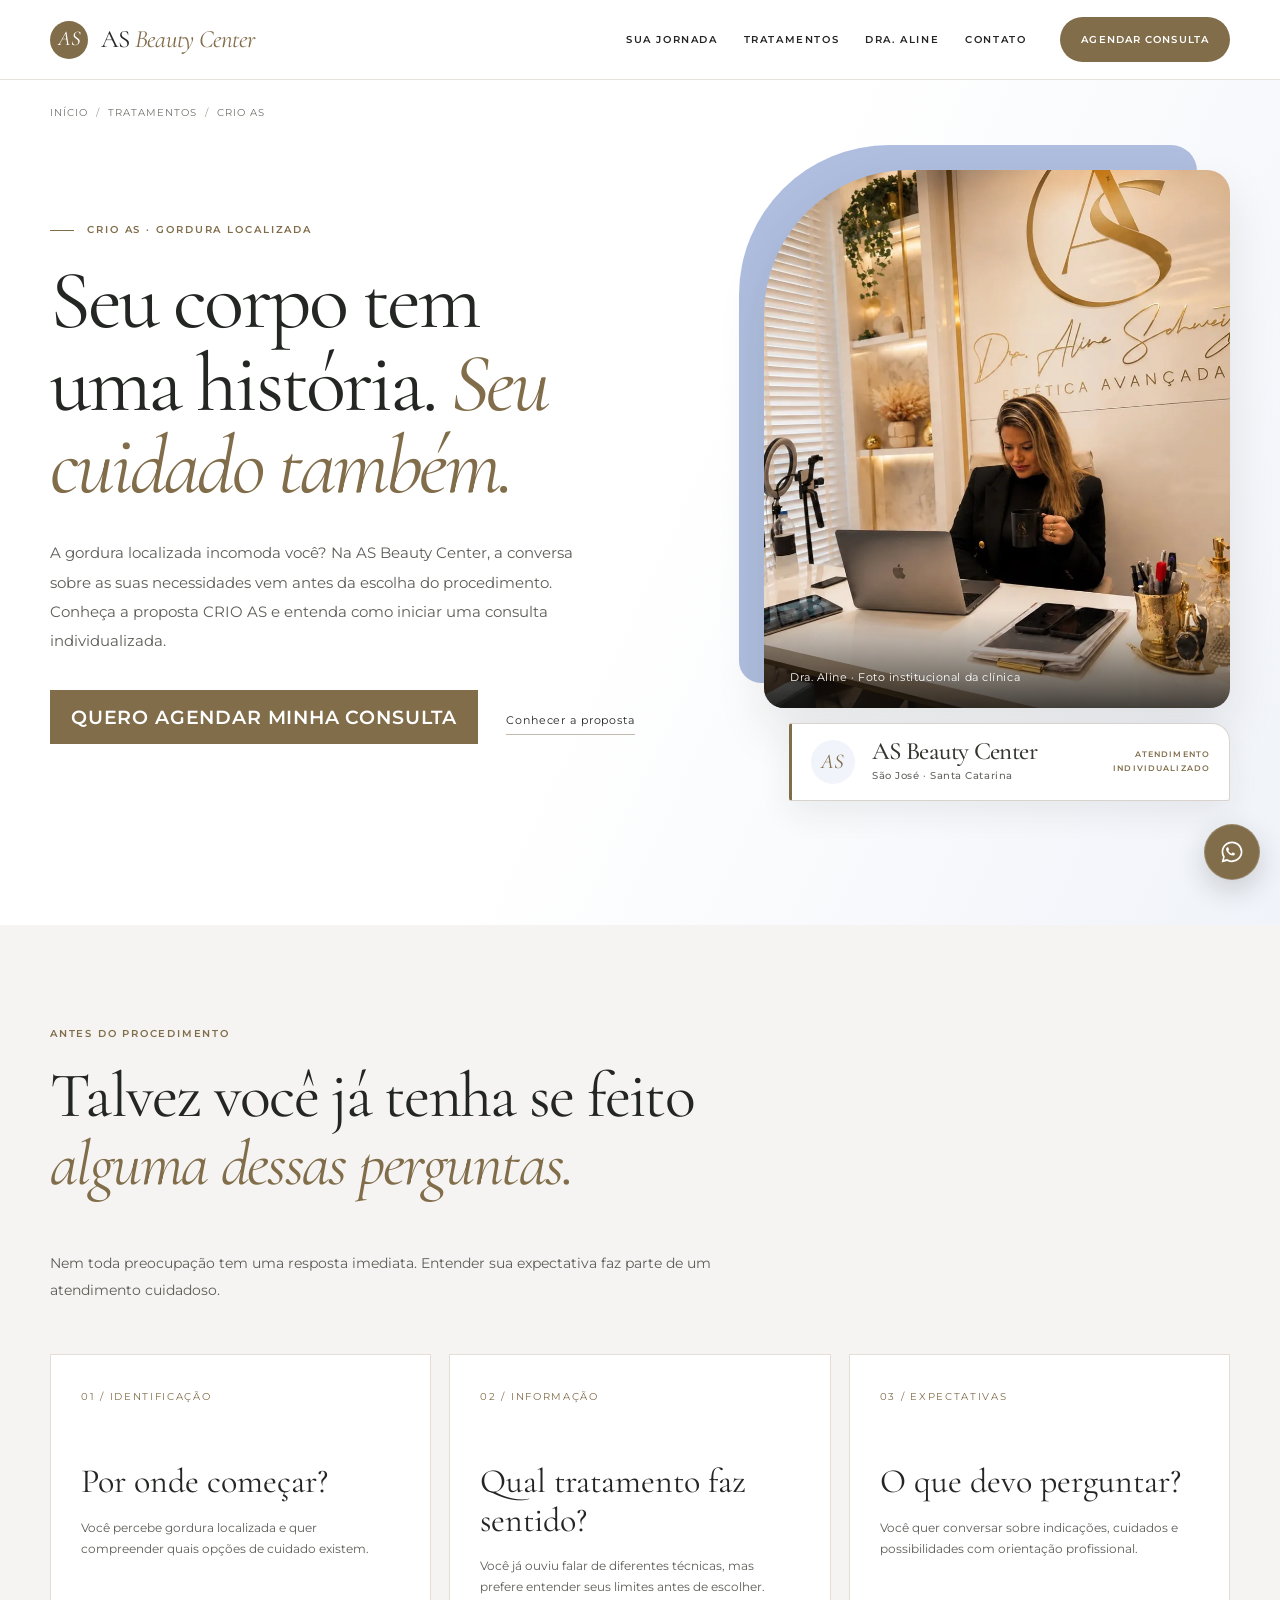
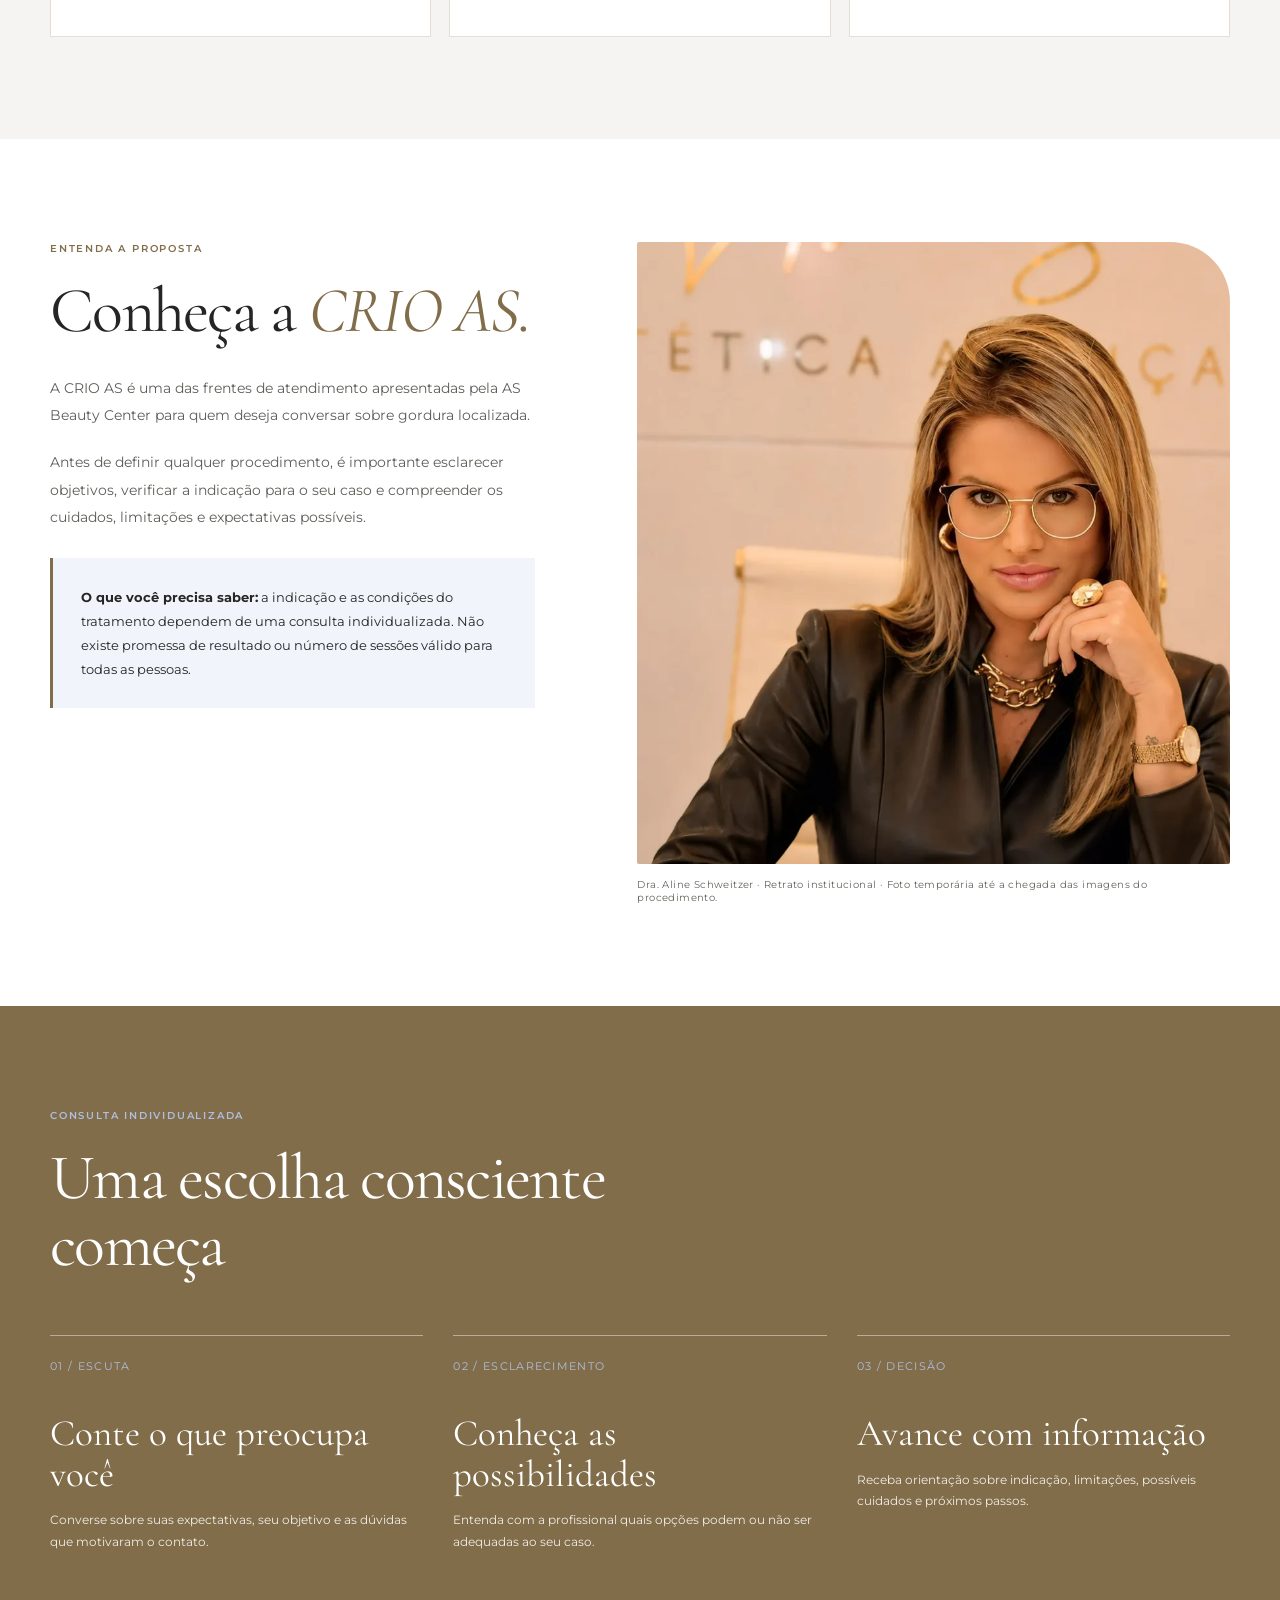
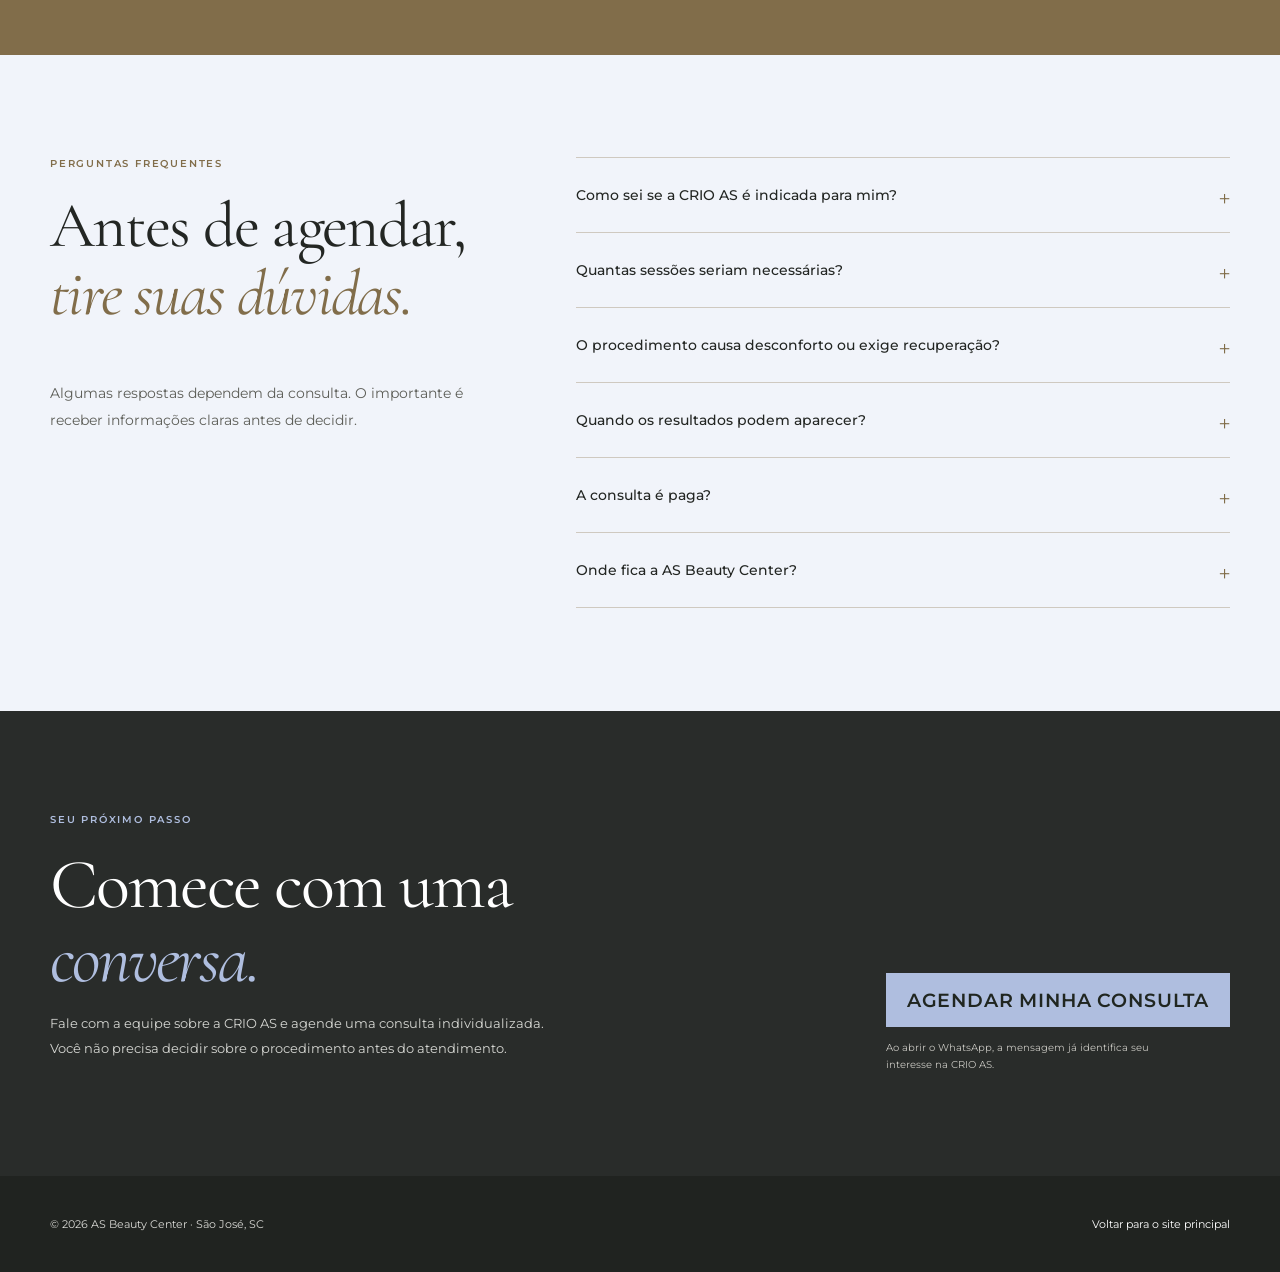
==== commit 5a432bfa: "Restaura ícone WhatsApp SVG na página crio-as, sem emojis nos CTAs" ====
--- a/tratamentos/crio-as/index.html
+++ b/tratamentos/crio-as/index.html
@@ -123,6 +123,6 @@
   </section>
 </main>
 <footer class="footer"><div class="wrap footer-row"><span>© 2026 AS Beauty Center · São José, SC</span><a href="/">Voltar para o site principal</a></div></footer>
-<a href="https://api.whatsapp.com/send?phone=554888430101&amp;text=Ol%C3%A1!%20Acessei%20a%20p%C3%A1gina%20CRIO%20AS%20do%20site%20da%20AS%20Beauty%20Center%20e%20gostaria%20de%20agendar%20uma%20consulta%20para%20conversar%20sobre%20gordura%20localizada." class="float-contact" target="_blank" rel="noopener noreferrer" aria-label="Agendar consulta sobre CRIO AS pelo WhatsApp">WhatsApp</a>
+<a href="https://api.whatsapp.com/send?phone=554888430101&amp;text=Ol%C3%A1!%20Acessei%20a%20p%C3%A1gina%20CRIO%20AS%20do%20site%20da%20AS%20Beauty%20Center%20e%20gostaria%20de%20agendar%20uma%20consulta%20para%20conversar%20sobre%20gordura%20localizada." class="float-contact" target="_blank" rel="noopener noreferrer" aria-label="Agendar consulta sobre CRIO AS pelo WhatsApp"><svg class="as-whatsapp-svg" viewBox="0 0 32 32" aria-hidden="true" focusable="false" xmlns="http://www.w3.org/2000/svg"><path fill="currentColor" d="M19.11 17.44c-.27-.14-1.58-.78-1.83-.87-.24-.09-.42-.14-.6.14-.18.27-.69.87-.85 1.05-.16.18-.31.2-.58.07-.27-.14-1.13-.42-2.15-1.34-.8-.71-1.34-1.59-1.5-1.86-.16-.27-.02-.42.12-.56.12-.12.27-.31.4-.47.13-.16.18-.27.27-.45.09-.18.05-.34-.02-.47-.07-.14-.6-1.45-.82-1.99-.22-.52-.44-.45-.6-.46h-.51c-.18 0-.47.07-.71.34-.24.27-.93.91-.93 2.22s.95 2.58 1.08 2.76c.14.18 1.87 2.86 4.54 4.01.64.28 1.14.45 1.53.58.64.2 1.22.17 1.68.1.51-.08 1.58-.64 1.8-1.26.22-.62.22-1.15.15-1.26-.07-.11-.25-.18-.52-.31Z"/><path fill="currentColor" d="M16.03 3.2c-7.07 0-12.8 5.65-12.8 12.62 0 2.23.59 4.41 1.72 6.33L3.2 28.8l6.87-1.79a12.9 12.9 0 0 0 5.96 1.46h.01c7.06 0 12.79-5.65 12.79-12.63S23.1 3.2 16.03 3.2Zm0 23.14h-.01a10.8 10.8 0 0 1-5.5-1.5l-.39-.23-4.08 1.06 1.09-3.97-.25-.41a10.43 10.43 0 0 1-1.61-5.53c0-5.79 4.81-10.5 10.73-10.5 2.87 0 5.56 1.1 7.59 3.1a10.34 10.34 0 0 1 3.15 7.4c0 5.79-4.82 10.5-10.72 10.5Z"/></svg></a>
 </body>
 </html>
--- a/tratamentos/estilo.css
+++ b/tratamentos/estilo.css
@@ -109,3 +109,66 @@
 @media (max-width:420px){
  .hero-art > .hero-side-note {min-height:64px;}
 }
+
+
+
+/* AS Beauty — CTAs editoriais e WhatsApp com SVG, sem glifos de emoji */
+.header-cta {
+  gap:0;
+  white-space:nowrap;
+  letter-spacing:.11em;
+}
+.button {
+  justify-content:center;
+  text-align:center;
+  gap:0;
+  font-size:11px;
+  letter-spacing:.075em;
+  line-height:1.45;
+}
+.text-link {gap:0;}
+/* Botões de consulta: foco no texto, sem setas ou pictogramas */
+.button > span:only-child {display:block;}
+.float-contact {
+  display:flex;
+  align-items:center;
+  justify-content:center;
+  position:fixed;
+  z-index:75;
+  right:max(20px,env(safe-area-inset-right));
+  bottom:calc(20px + env(safe-area-inset-bottom));
+  width:56px;
+  min-width:56px;
+  height:56px;
+  padding:0;
+  border-radius:50%;
+  border:1px solid rgba(255,255,255,.18);
+  background:var(--olive);
+  color:#FFFFFF;
+  box-shadow:0 10px 28px rgba(32,33,31,.19);
+  text-decoration:none;
+  transition:background-color .25s ease,transform .25s ease;
+}
+.float-contact:hover {background:#6F5B3E;transform:translateY(-2px);}
+.float-contact:focus-visible {outline:2px solid var(--olive);outline-offset:4px;}
+.float-contact .as-whatsapp-svg {
+  display:block;
+  width:26px;
+  height:26px;
+  fill:currentColor;
+  flex:0 0 26px;
+}
+@media(max-width:767px) {
+  .float-contact {
+    display:flex;
+    right:max(16px,env(safe-area-inset-right));
+    bottom:calc(16px + env(safe-area-inset-bottom));
+    width:54px;
+    min-width:54px;
+    height:54px;
+  }
+}
+@media(prefers-reduced-motion:reduce){
+  .float-contact {transition:none!important;}
+  .float-contact:hover {transform:none!important;}
+}
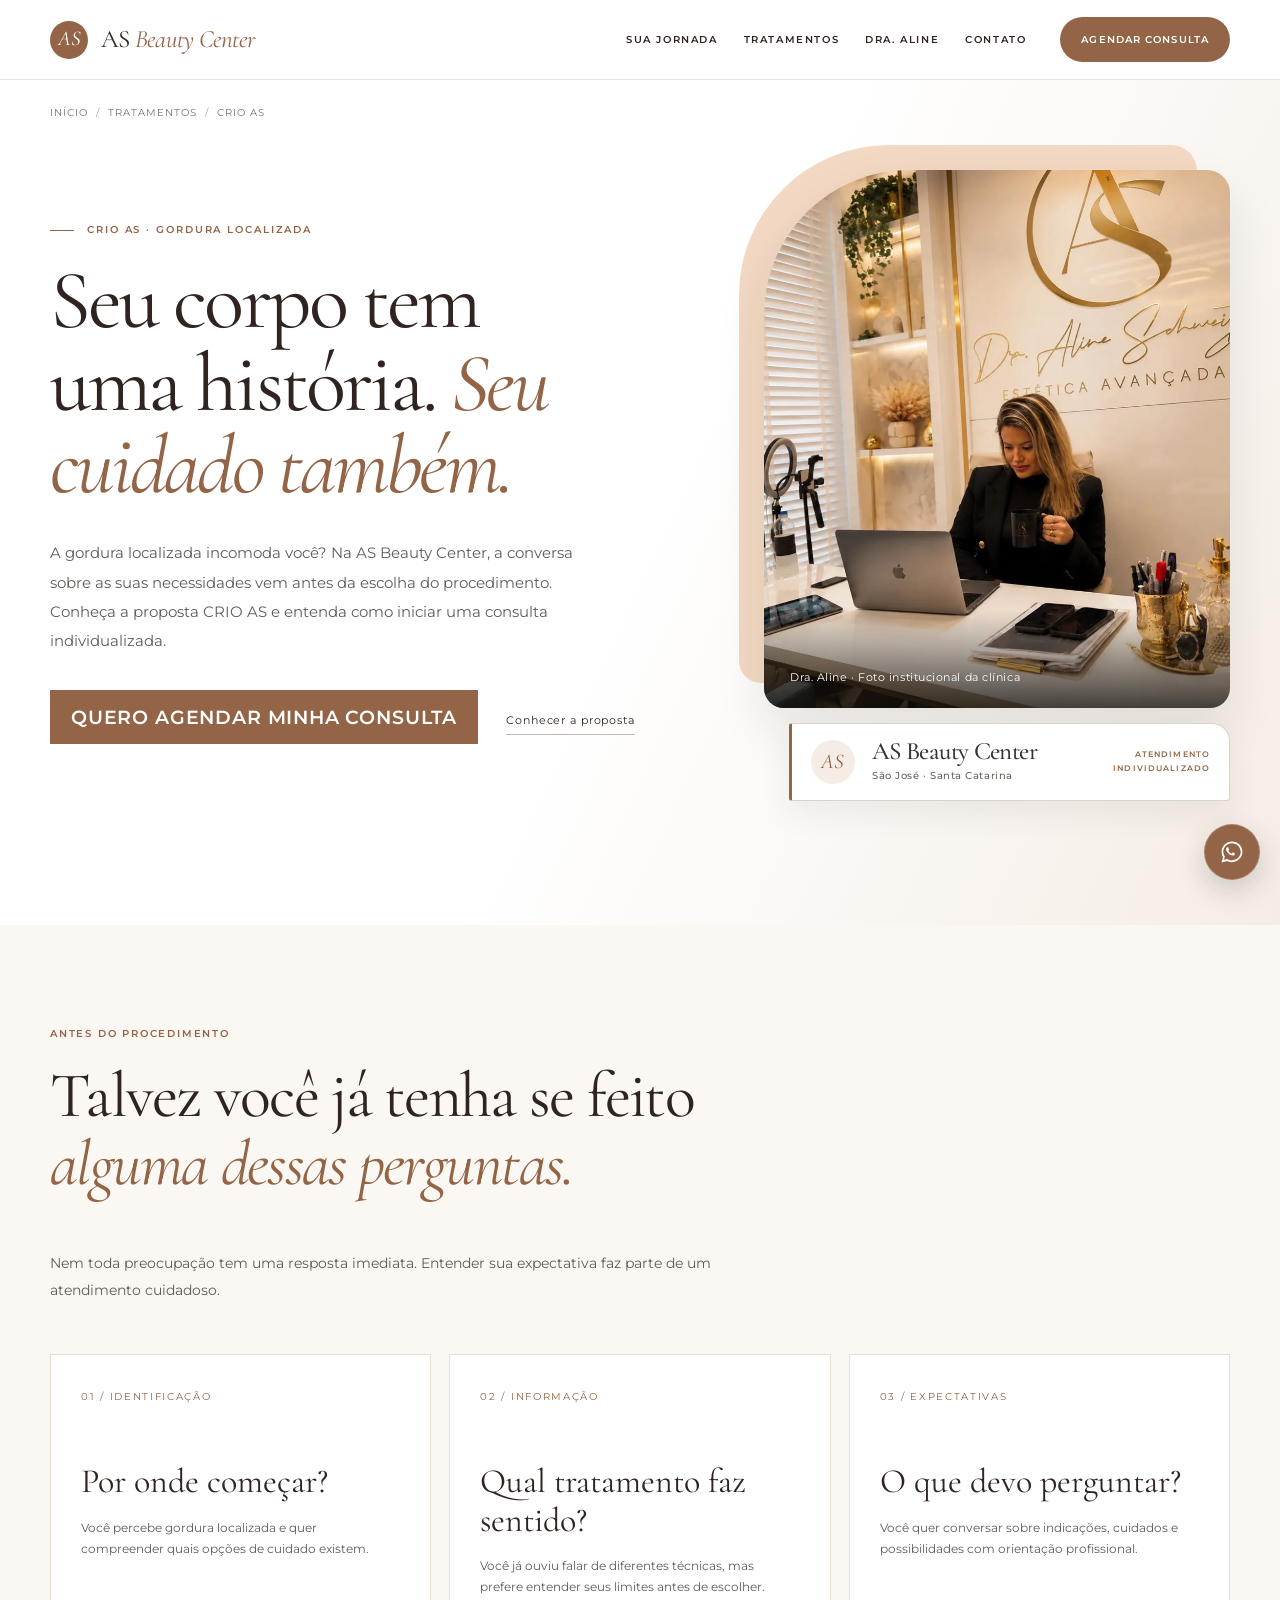
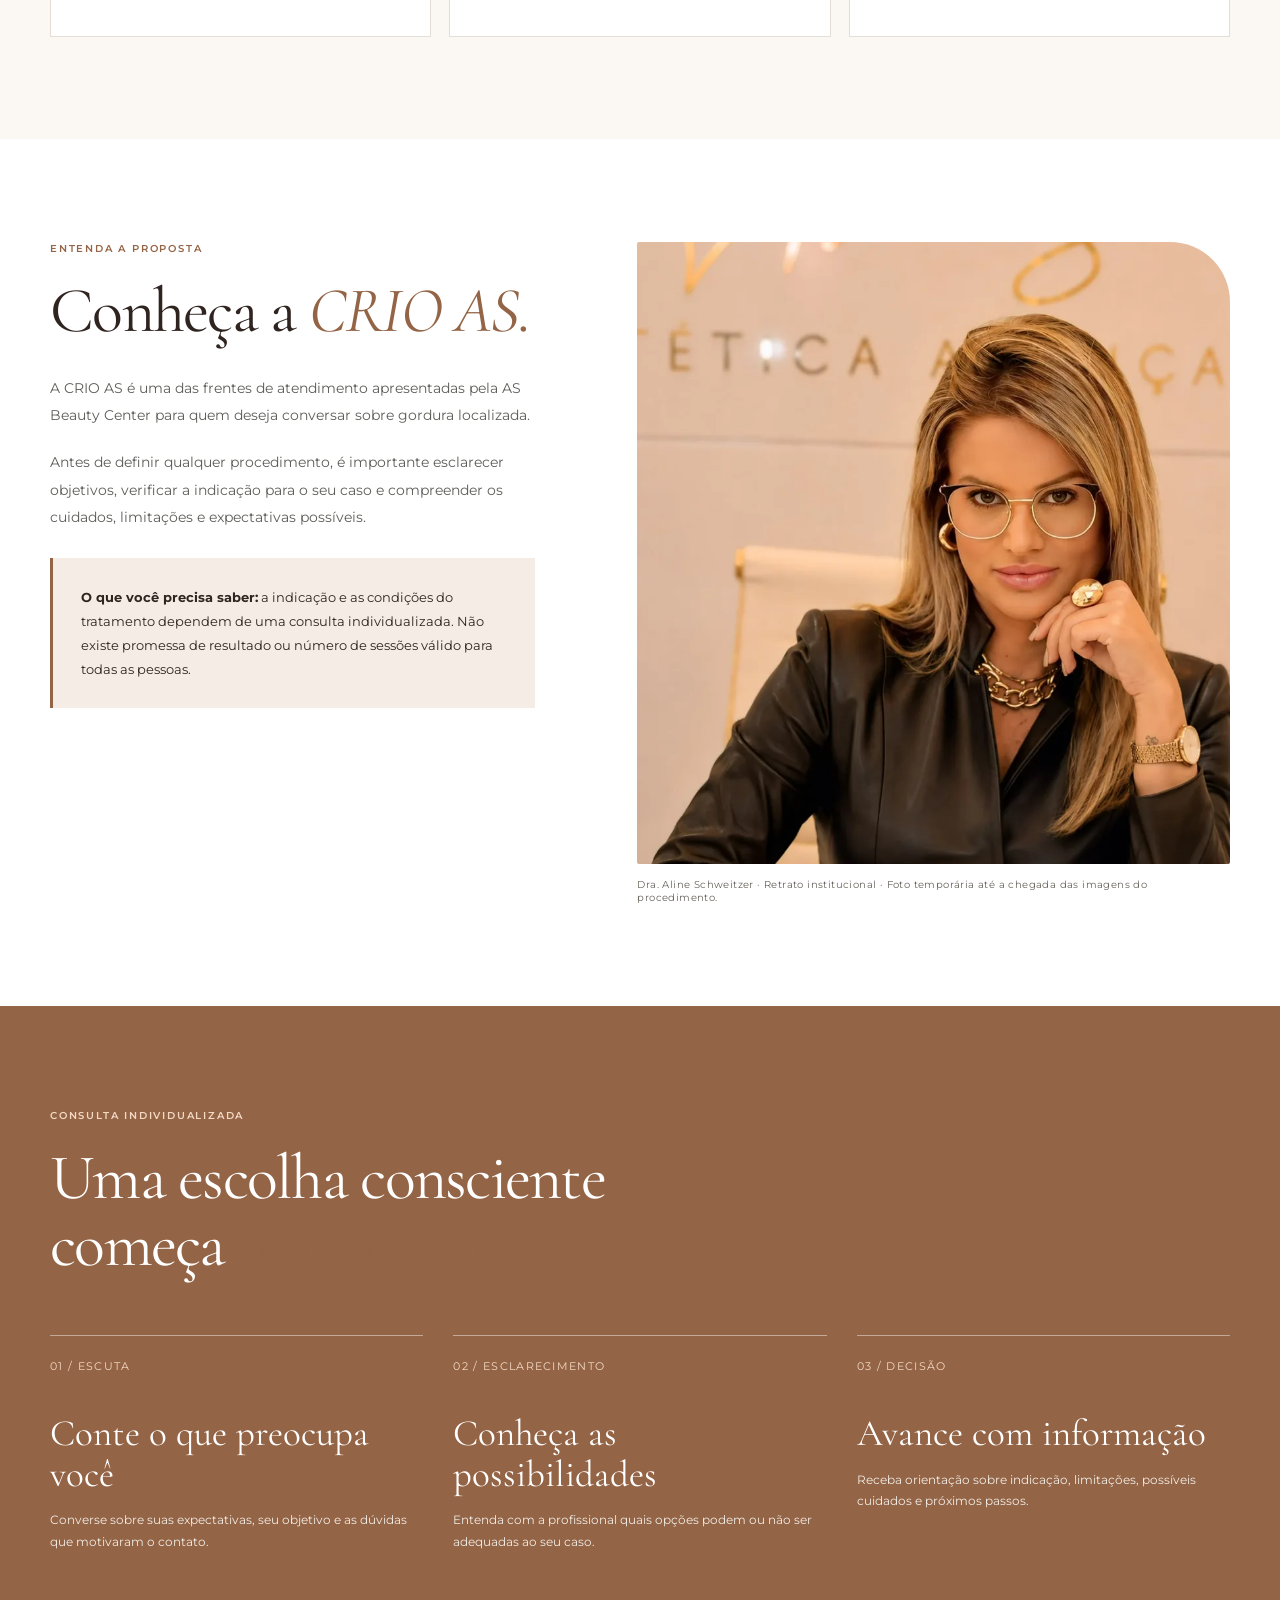
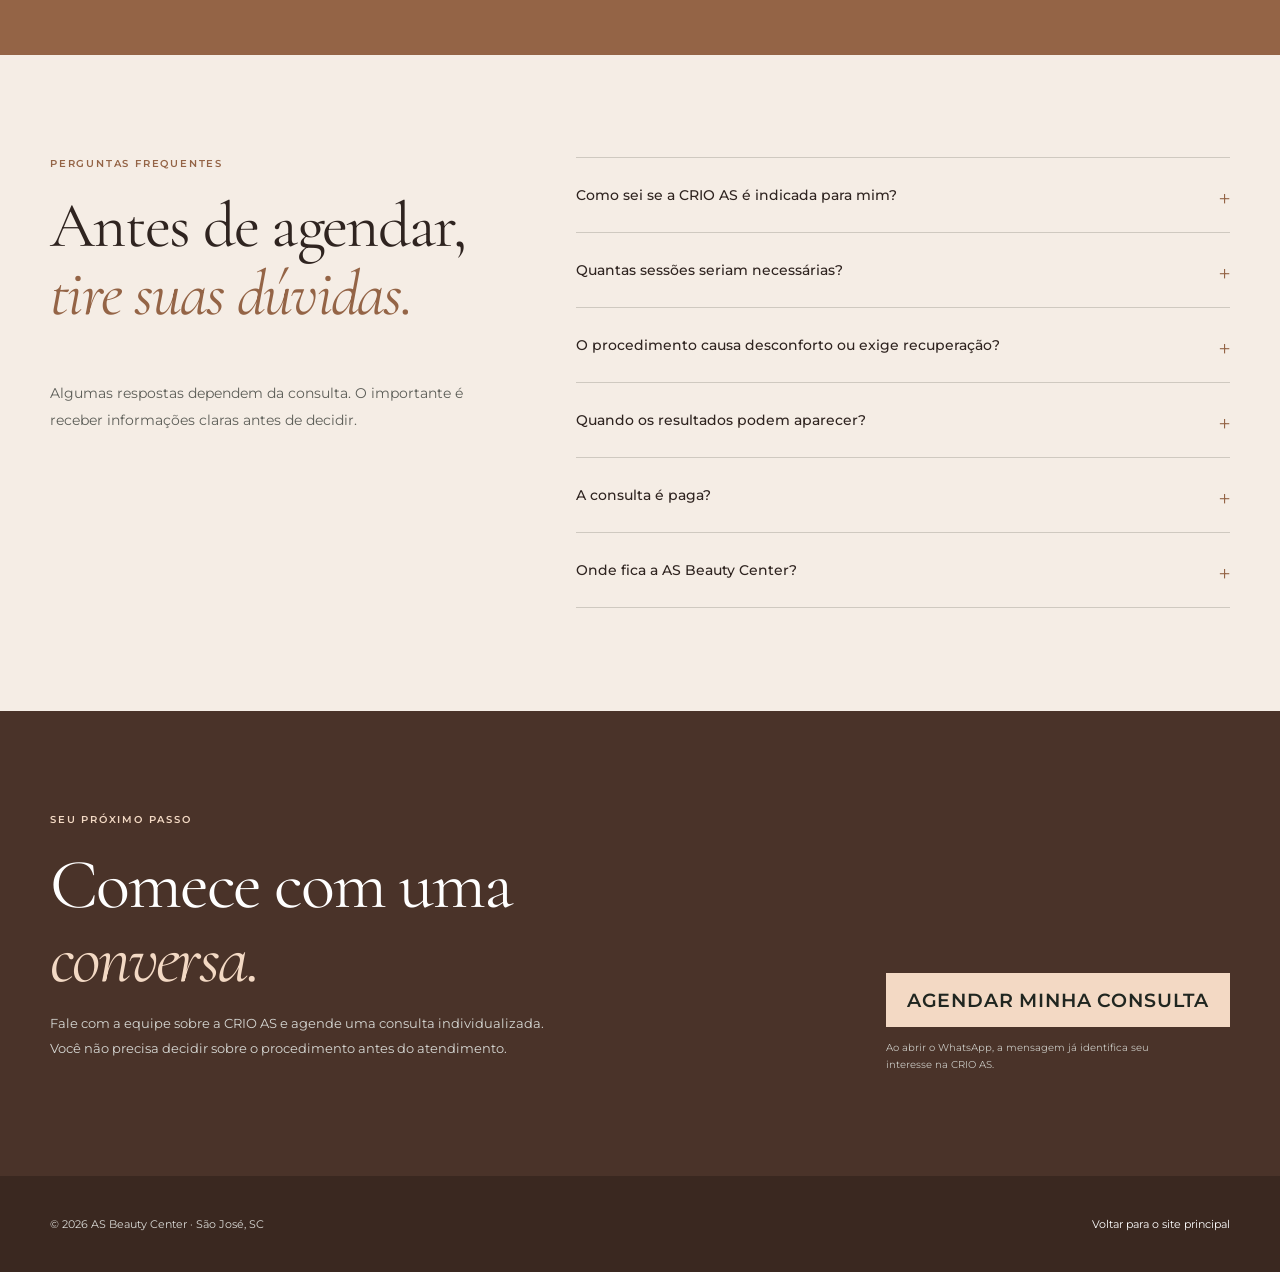
==== commit 9c7b37d3: "Simplifica a home em 8 blocos com foco na criomodelagem Atende ao feedback da cliente ("ficou confus" ====
--- a/tratamentos/crio-as/index.html
+++ b/tratamentos/crio-as/index.html
@@ -15,7 +15,7 @@
 <meta name="twitter:description" content="Conheça a CRIO AS na AS Beauty Center, em São José. Tire dúvidas sobre gordura localizada e agende uma consulta individualizada com a equipe.">
 <!-- Ambiente de homologação: remover antes da publicação oficial e configurar canonical do domínio final. -->
 <meta name="robots" content="noindex, nofollow">
-<meta name="theme-color" content="#816D4A">
+<meta name="theme-color" content="#946446">
 <link rel="preconnect" href="https://fonts.googleapis.com">
 <link rel="preconnect" href="https://fonts.gstatic.com" crossorigin>
 <link href="https://fonts.googleapis.com/css2?family=Cormorant+Garamond:ital,wght@0,400;0,500;0,600;1,400;1,500&family=Montserrat:wght@400;500;600;700&display=swap" rel="stylesheet">
@@ -28,12 +28,12 @@
     <a class="brand" href="/" aria-label="AS Beauty Center — voltar ao início"><span class="brand-symbol">AS</span><span class="brand-name">AS <em>Beauty Center</em></span></a>
     <div class="header-right">
       <nav class="header-nav" aria-label="Navegação principal">
-        <a href="/#preocupacoes">Sua jornada</a>
+        <a href="/#tratamentos">Sua jornada</a>
         <a href="/#tratamentos">Tratamentos</a>
         <a href="/#dra-aline">Dra. Aline</a>
         <a href="/#contato">Contato</a>
       </nav>
-      <a class="header-cta" href="https://api.whatsapp.com/send?phone=554888430101&amp;text=Ol%C3%A1!%20Acessei%20a%20p%C3%A1gina%20CRIO%20AS%20do%20site%20da%20AS%20Beauty%20Center%20e%20gostaria%20de%20agendar%20uma%20consulta%20para%20conversar%20sobre%20gordura%20localizada." target="_blank" rel="noopener noreferrer">Agendar consulta </a>
+      <a class="header-cta" href="https://api.whatsapp.com/send?phone=5548988430101&amp;text=Ol%C3%A1!%20Acessei%20a%20p%C3%A1gina%20CRIO%20AS%20do%20site%20da%20AS%20Beauty%20Center%20e%20gostaria%20de%20agendar%20uma%20consulta%20para%20conversar%20sobre%20gordura%20localizada." target="_blank" rel="noopener noreferrer">Agendar consulta </a>
     </div>
   </div>
 </header>
@@ -48,7 +48,7 @@
           <span class="eyebrow">CRIO AS · GORDURA LOCALIZADA</span>
           <h1 id="hero-title">Seu corpo tem uma história. <em>Seu cuidado também.</em></h1>
           <p class="lead">A gordura localizada incomoda você? Na AS Beauty Center, a conversa sobre as suas necessidades vem antes da escolha do procedimento. Conheça a proposta CRIO AS e entenda como iniciar uma consulta individualizada.</p>
-          <a class="button" href="https://api.whatsapp.com/send?phone=554888430101&amp;text=Ol%C3%A1!%20Acessei%20a%20p%C3%A1gina%20CRIO%20AS%20do%20site%20da%20AS%20Beauty%20Center%20e%20gostaria%20de%20agendar%20uma%20consulta%20para%20conversar%20sobre%20gordura%20localizada." target="_blank" rel="noopener noreferrer"><span>Quero agendar minha consulta</span></a>
+          <a class="button" href="https://api.whatsapp.com/send?phone=5548988430101&amp;text=Ol%C3%A1!%20Acessei%20a%20p%C3%A1gina%20CRIO%20AS%20do%20site%20da%20AS%20Beauty%20Center%20e%20gostaria%20de%20agendar%20uma%20consulta%20para%20conversar%20sobre%20gordura%20localizada." target="_blank" rel="noopener noreferrer"><span>Quero agendar minha consulta</span></a>
           <a class="text-link" href="#conhecer">Conhecer a proposta </a>
         </div>
         <div class="hero-art">
@@ -110,7 +110,7 @@
         <details><summary>Quantas sessões seriam necessárias?</summary><div class="faq-answer">Não é possível definir um número de sessões apenas pelo site. Isso depende da indicação e do plano discutido na consulta individualizada.</div></details>
         <details><summary>O procedimento causa desconforto ou exige recuperação?</summary><div class="faq-answer">Sensações, cuidados e períodos de recuperação podem variar conforme a técnica e as características da pessoa. Solicite essas informações específicas à equipe antes de realizar qualquer procedimento.</div></details>
         <details><summary>Quando os resultados podem aparecer?</summary><div class="faq-answer">O tempo de resposta pode variar. A equipe poderá explicar expectativas realistas para o procedimento, sem garantir um resultado individual.</div></details>
-        <details><summary>A consulta é paga?</summary><div class="faq-answer">Os valores e as condições da consulta devem ser confirmados com a clínica. <a href="https://api.whatsapp.com/send?phone=554888430101&amp;text=Ol%C3%A1!%20Acessei%20a%20p%C3%A1gina%20CRIO%20AS%20da%20AS%20Beauty%20Center%20e%20gostaria%20de%20confirmar%20os%20valores%20e%20as%20condi%C3%A7%C3%B5es%20da%20consulta." target="_blank" rel="noopener noreferrer">Perguntar pelo WhatsApp</a>.</div></details>
+        <details><summary>A consulta é paga?</summary><div class="faq-answer">Os valores e as condições da consulta devem ser confirmados com a clínica. <a href="https://api.whatsapp.com/send?phone=5548988430101&amp;text=Ol%C3%A1!%20Acessei%20a%20p%C3%A1gina%20CRIO%20AS%20da%20AS%20Beauty%20Center%20e%20gostaria%20de%20confirmar%20os%20valores%20e%20as%20condi%C3%A7%C3%B5es%20da%20consulta." target="_blank" rel="noopener noreferrer">Perguntar pelo WhatsApp</a>.</div></details>
         <details><summary>Onde fica a AS Beauty Center?</summary><div class="faq-answer">A clínica atende em São José, Santa Catarina. Para confirmar o endereço e as orientações de chegada, consulte a <a href="/#contato">seção de localização</a> do site principal.</div></details>
       </div>
     </div>
@@ -118,11 +118,11 @@
   <section class="final-section" aria-labelledby="final-title">
     <div class="wrap final-grid">
       <div><span class="section-overline">SEU PRÓXIMO PASSO</span><h2 id="final-title">Comece com uma <em>conversa.</em></h2><p>Fale com a equipe sobre a CRIO AS e agende uma consulta individualizada. Você não precisa decidir sobre o procedimento antes do atendimento.</p></div>
-      <div class="final-action"><a class="button" href="https://api.whatsapp.com/send?phone=554888430101&amp;text=Ol%C3%A1!%20Acessei%20a%20p%C3%A1gina%20CRIO%20AS%20do%20site%20da%20AS%20Beauty%20Center%20e%20gostaria%20de%20agendar%20uma%20consulta%20para%20conversar%20sobre%20gordura%20localizada." target="_blank" rel="noopener noreferrer"><span>Agendar minha consulta</span></a><small>Ao abrir o WhatsApp, a mensagem já identifica seu interesse na CRIO AS.</small></div>
+      <div class="final-action"><a class="button" href="https://api.whatsapp.com/send?phone=5548988430101&amp;text=Ol%C3%A1!%20Acessei%20a%20p%C3%A1gina%20CRIO%20AS%20do%20site%20da%20AS%20Beauty%20Center%20e%20gostaria%20de%20agendar%20uma%20consulta%20para%20conversar%20sobre%20gordura%20localizada." target="_blank" rel="noopener noreferrer"><span>Agendar minha consulta</span></a><small>Ao abrir o WhatsApp, a mensagem já identifica seu interesse na CRIO AS.</small></div>
     </div>
   </section>
 </main>
 <footer class="footer"><div class="wrap footer-row"><span>© 2026 AS Beauty Center · São José, SC</span><a href="/">Voltar para o site principal</a></div></footer>
-<a href="https://api.whatsapp.com/send?phone=554888430101&amp;text=Ol%C3%A1!%20Acessei%20a%20p%C3%A1gina%20CRIO%20AS%20do%20site%20da%20AS%20Beauty%20Center%20e%20gostaria%20de%20agendar%20uma%20consulta%20para%20conversar%20sobre%20gordura%20localizada." class="float-contact" target="_blank" rel="noopener noreferrer" aria-label="Agendar consulta sobre CRIO AS pelo WhatsApp"><svg class="as-whatsapp-svg" viewBox="0 0 32 32" aria-hidden="true" focusable="false" xmlns="http://www.w3.org/2000/svg"><path fill="currentColor" d="M19.11 17.44c-.27-.14-1.58-.78-1.83-.87-.24-.09-.42-.14-.6.14-.18.27-.69.87-.85 1.05-.16.18-.31.2-.58.07-.27-.14-1.13-.42-2.15-1.34-.8-.71-1.34-1.59-1.5-1.86-.16-.27-.02-.42.12-.56.12-.12.27-.31.4-.47.13-.16.18-.27.27-.45.09-.18.05-.34-.02-.47-.07-.14-.6-1.45-.82-1.99-.22-.52-.44-.45-.6-.46h-.51c-.18 0-.47.07-.71.34-.24.27-.93.91-.93 2.22s.95 2.58 1.08 2.76c.14.18 1.87 2.86 4.54 4.01.64.28 1.14.45 1.53.58.64.2 1.22.17 1.68.1.51-.08 1.58-.64 1.8-1.26.22-.62.22-1.15.15-1.26-.07-.11-.25-.18-.52-.31Z"/><path fill="currentColor" d="M16.03 3.2c-7.07 0-12.8 5.65-12.8 12.62 0 2.23.59 4.41 1.72 6.33L3.2 28.8l6.87-1.79a12.9 12.9 0 0 0 5.96 1.46h.01c7.06 0 12.79-5.65 12.79-12.63S23.1 3.2 16.03 3.2Zm0 23.14h-.01a10.8 10.8 0 0 1-5.5-1.5l-.39-.23-4.08 1.06 1.09-3.97-.25-.41a10.43 10.43 0 0 1-1.61-5.53c0-5.79 4.81-10.5 10.73-10.5 2.87 0 5.56 1.1 7.59 3.1a10.34 10.34 0 0 1 3.15 7.4c0 5.79-4.82 10.5-10.72 10.5Z"/></svg></a>
+<a href="https://api.whatsapp.com/send?phone=5548988430101&amp;text=Ol%C3%A1!%20Acessei%20a%20p%C3%A1gina%20CRIO%20AS%20do%20site%20da%20AS%20Beauty%20Center%20e%20gostaria%20de%20agendar%20uma%20consulta%20para%20conversar%20sobre%20gordura%20localizada." class="float-contact" target="_blank" rel="noopener noreferrer" aria-label="Agendar consulta sobre CRIO AS pelo WhatsApp"><svg class="as-whatsapp-svg" viewBox="0 0 32 32" aria-hidden="true" focusable="false" xmlns="http://www.w3.org/2000/svg"><path fill="currentColor" d="M19.11 17.44c-.27-.14-1.58-.78-1.83-.87-.24-.09-.42-.14-.6.14-.18.27-.69.87-.85 1.05-.16.18-.31.2-.58.07-.27-.14-1.13-.42-2.15-1.34-.8-.71-1.34-1.59-1.5-1.86-.16-.27-.02-.42.12-.56.12-.12.27-.31.4-.47.13-.16.18-.27.27-.45.09-.18.05-.34-.02-.47-.07-.14-.6-1.45-.82-1.99-.22-.52-.44-.45-.6-.46h-.51c-.18 0-.47.07-.71.34-.24.27-.93.91-.93 2.22s.95 2.58 1.08 2.76c.14.18 1.87 2.86 4.54 4.01.64.28 1.14.45 1.53.58.64.2 1.22.17 1.68.1.51-.08 1.58-.64 1.8-1.26.22-.62.22-1.15.15-1.26-.07-.11-.25-.18-.52-.31Z"/><path fill="currentColor" d="M16.03 3.2c-7.07 0-12.8 5.65-12.8 12.62 0 2.23.59 4.41 1.72 6.33L3.2 28.8l6.87-1.79a12.9 12.9 0 0 0 5.96 1.46h.01c7.06 0 12.79-5.65 12.79-12.63S23.1 3.2 16.03 3.2Zm0 23.14h-.01a10.8 10.8 0 0 1-5.5-1.5l-.39-.23-4.08 1.06 1.09-3.97-.25-.41a10.43 10.43 0 0 1-1.61-5.53c0-5.79 4.81-10.5 10.73-10.5 2.87 0 5.56 1.1 7.59 3.1a10.34 10.34 0 0 1 3.15 7.4c0 5.79-4.82 10.5-10.72 10.5Z"/></svg></a>
 </body>
 </html>
--- a/tratamentos/estilo.css
+++ b/tratamentos/estilo.css
@@ -1,10 +1,10 @@
 /* AS Beauty Center — linguagem editorial das páginas de tratamento
    Paleta: oliva #816D4A | lavanda #AFBEDF | taupe #C3B9AF | branco */
-:root{--olive:#816D4A;--lavender:#AFBEDF;--taupe:#C3B9AF;--white:#fff;--ink:#232623;--muted:#5D5E58;--light:#F5F4F2;--soft:#F1F4FA}
+:root{--olive:#946446;--lavender:#F3D9C4;--taupe:#C3B9AF;--white:#fff;--ink:#2F2420;--muted:#5D5E58;--light:#FBF7F3;--soft:#F5EDE5}
 *{box-sizing:border-box}html{scroll-behavior:smooth;scroll-padding-top:90px}body{margin:0;background:var(--white);color:var(--ink);font-family:Montserrat,Arial,sans-serif;-webkit-font-smoothing:antialiased}img{display:block;width:100%;height:auto}a{color:inherit}button,summary,a{-webkit-tap-highlight-color:transparent}a:focus-visible,summary:focus-visible{outline:2px solid var(--olive);outline-offset:4px}h1,h2,h3,p{margin-top:0}.serif{font-family:'Cormorant Garamond',Georgia,serif}.wrap{width:min(100% - 48px,1180px);margin-inline:auto}
-.site-header{position:sticky;top:0;z-index:90;background:rgba(255,255,255,.96);backdrop-filter:blur(16px);border-bottom:1px solid rgba(195,185,175,.42)}.header-row{min-height:79px;display:flex;align-items:center;justify-content:space-between;gap:20px}.brand{display:inline-flex;align-items:center;gap:13px;text-decoration:none;min-width:0}.brand-symbol{width:38px;height:38px;display:grid;place-items:center;background:var(--olive);border-radius:50%;color:#fff;font:italic 21px/.9 'Cormorant Garamond',serif}.brand-name{font:400 25px/1 'Cormorant Garamond',serif;letter-spacing:-.03em}.brand-name em{color:var(--olive)}.header-right{display:flex;align-items:center;gap:34px}.header-nav{display:flex;gap:26px}.header-nav a{font-size:10px;letter-spacing:.16em;text-transform:uppercase;font-weight:600;text-decoration:none;white-space:nowrap}.header-nav a:hover{color:var(--olive)}.header-cta{display:inline-flex;align-items:center;justify-content:center;gap:15px;white-space:nowrap;background:var(--olive);color:white;text-decoration:none;min-height:45px;padding:0 21px;border-radius:100px;font-size:10px;letter-spacing:.12em;text-transform:uppercase;font-weight:600}.header-cta:hover,.button:hover{background:#705C3D}
+.site-header{position:sticky;top:0;z-index:90;background:rgba(255,255,255,.96);backdrop-filter:blur(16px);border-bottom:1px solid rgba(195,185,175,.42)}.header-row{min-height:79px;display:flex;align-items:center;justify-content:space-between;gap:20px}.brand{display:inline-flex;align-items:center;gap:13px;text-decoration:none;min-width:0}.brand-symbol{width:38px;height:38px;display:grid;place-items:center;background:var(--olive);border-radius:50%;color:#fff;font:italic 21px/.9 'Cormorant Garamond',serif}.brand-name{font:400 25px/1 'Cormorant Garamond',serif;letter-spacing:-.03em}.brand-name em{color:var(--olive)}.header-right{display:flex;align-items:center;gap:34px}.header-nav{display:flex;gap:26px}.header-nav a{font-size:10px;letter-spacing:.16em;text-transform:uppercase;font-weight:600;text-decoration:none;white-space:nowrap}.header-nav a:hover{color:var(--olive)}.header-cta{display:inline-flex;align-items:center;justify-content:center;gap:15px;white-space:nowrap;background:var(--olive);color:white;text-decoration:none;min-height:45px;padding:0 21px;border-radius:100px;font-size:10px;letter-spacing:.12em;text-transform:uppercase;font-weight:600}.header-cta:hover,.button:hover{background:#7A4F35}
 .breadcrumbs{padding:26px 0;display:flex;flex-wrap:wrap;gap:8px;align-items:center;font-size:10px;letter-spacing:.1em;text-transform:uppercase;color:#74736D}.breadcrumbs a{text-decoration:none}.breadcrumbs a:hover{text-decoration:underline}.breadcrumbs span[aria-hidden]{color:#A49D92}
-.hero{background:linear-gradient(115deg,#fff 0%,#fff 51%,#F0F3F9 100%);overflow:hidden}.hero-grid{display:grid;grid-template-columns:minmax(0,1.12fr) minmax(0,.88fr);align-items:center;gap:clamp(36px,5vw,95px);padding-bottom:clamp(70px,8vw,110px)}.eyebrow{color:var(--olive);font-size:10px;font-weight:600;letter-spacing:.19em;text-transform:uppercase;margin-bottom:24px;display:block}.eyebrow:before{content:"";display:inline-block;width:24px;height:1px;background:var(--olive);vertical-align:middle;margin-right:13px}.hero h1{font:400 clamp(58px,6.5vw,98px)/.99 'Cormorant Garamond',Georgia,serif;letter-spacing:-.035em;max-width:760px;text-wrap:balance;margin-bottom:31px}.hero h1 em{color:var(--olive);font-weight:400}.hero .lead{max-width:550px;font:400 15px/1.95 Montserrat,Arial,sans-serif;color:var(--muted);margin-bottom:35px}.button{min-height:54px;display:inline-flex;align-items:center;justify-content:space-between;gap:20px;padding:15px 21px;background:var(--olive);color:#fff;text-decoration:none;font-size:11px;text-transform:uppercase;font-weight:600;letter-spacing:.08em;transition:background .25s ease,transform .25s ease}.button:hover{transform:translateY(-2px)}.button span:last-child{font-size:19px;line-height:1}.text-link{display:inline-flex;gap:8px;align-items:center;margin-left:24px;font-size:11px;letter-spacing:.08em;text-decoration:none;border-bottom:1px solid var(--taupe);padding-bottom:7px}.hero-art{position:relative;isolation:isolate;overflow:visible;padding:25px 0 22px 25px;min-width:0;--as-hero-photo-height:clamp(380px,42vw,540px)}.hero-art:before{content:"";position:absolute;top:0;left:0;right:33px;bottom:auto;height:var(--as-hero-photo-height);background:var(--lavender);border-radius:150px 26px 22px 22px;z-index:0;pointer-events:none}.hero-photo{height:var(--as-hero-photo-height);position:relative;z-index:1;border-radius:145px 23px 20px 20px;overflow:hidden;box-shadow:0 22px 50px rgba(25,26,24,.1)}.hero-photo img{width:100%;height:100%;object-fit:cover;object-position:52% 53%}.hero-caption{position:absolute;bottom:0;left:0;right:0;padding:60px 26px 24px;color:white;background:linear-gradient(transparent,rgba(15,15,13,.77));font-size:11px;letter-spacing:.05em}/* Cartão editorial sob a fotografia — presente em todas as páginas de tratamento */
+.hero{background:linear-gradient(115deg,#fff 0%,#fff 51%,#F5EDE5 100%);overflow:hidden}.hero-grid{display:grid;grid-template-columns:minmax(0,1.12fr) minmax(0,.88fr);align-items:center;gap:clamp(36px,5vw,95px);padding-bottom:clamp(70px,8vw,110px)}.eyebrow{color:var(--olive);font-size:10px;font-weight:600;letter-spacing:.19em;text-transform:uppercase;margin-bottom:24px;display:block}.eyebrow:before{content:"";display:inline-block;width:24px;height:1px;background:var(--olive);vertical-align:middle;margin-right:13px}.hero h1{font:400 clamp(58px,6.5vw,98px)/.99 'Cormorant Garamond',Georgia,serif;letter-spacing:-.035em;max-width:760px;text-wrap:balance;margin-bottom:31px}.hero h1 em{color:var(--olive);font-weight:400}.hero .lead{max-width:550px;font:400 15px/1.95 Montserrat,Arial,sans-serif;color:var(--muted);margin-bottom:35px}.button{min-height:54px;display:inline-flex;align-items:center;justify-content:space-between;gap:20px;padding:15px 21px;background:var(--olive);color:#fff;text-decoration:none;font-size:11px;text-transform:uppercase;font-weight:600;letter-spacing:.08em;transition:background .25s ease,transform .25s ease}.button:hover{transform:translateY(-2px)}.button span:last-child{font-size:19px;line-height:1}.text-link{display:inline-flex;gap:8px;align-items:center;margin-left:24px;font-size:11px;letter-spacing:.08em;text-decoration:none;border-bottom:1px solid var(--taupe);padding-bottom:7px}.hero-art{position:relative;isolation:isolate;overflow:visible;padding:25px 0 22px 25px;min-width:0;--as-hero-photo-height:clamp(380px,42vw,540px)}.hero-art:before{content:"";position:absolute;top:0;left:0;right:33px;bottom:auto;height:var(--as-hero-photo-height);background:var(--lavender);border-radius:150px 26px 22px 22px;z-index:0;pointer-events:none}.hero-photo{height:var(--as-hero-photo-height);position:relative;z-index:1;border-radius:145px 23px 20px 20px;overflow:hidden;box-shadow:0 22px 50px rgba(25,26,24,.1)}.hero-photo img{width:100%;height:100%;object-fit:cover;object-position:52% 53%}.hero-caption{position:absolute;bottom:0;left:0;right:0;padding:60px 26px 24px;color:white;background:linear-gradient(transparent,rgba(15,15,13,.77));font-size:11px;letter-spacing:.05em}/* Cartão editorial sob a fotografia — presente em todas as páginas de tratamento */
 .hero-side-note{
  position:relative;z-index:2;isolation:isolate;
  display:flex;align-items:center;gap:17px;
@@ -42,9 +42,9 @@
 .pain-section{background:var(--light)}.pain-header{max-width:770px;margin-bottom:50px}.pain-grid{display:grid;grid-template-columns:repeat(3,minmax(0,1fr));gap:18px}.pain-card{background:#fff;border:1px solid #E4DED6;padding:35px 30px 38px;min-height:280px;display:flex;flex-direction:column}.pain-card .number{font-size:10px;color:var(--olive);letter-spacing:.17em;margin-bottom:60px}.pain-card h3{font:400 34px/1.12 'Cormorant Garamond',serif;margin-bottom:15px}.pain-card p{font-size:12px;line-height:1.8;color:var(--muted);margin-bottom:0}
 .explain-grid{display:grid;grid-template-columns:minmax(0,.9fr) minmax(0,1.1fr);gap:clamp(48px,8vw,120px);align-items:start}.explain-copy h2{margin-bottom:31px}.explain-copy p{font-size:14px;line-height:1.95;color:var(--muted);margin-bottom:20px}.explain-copy .aside{padding:27px 28px;border-left:3px solid var(--olive);background:var(--soft);color:var(--ink);font-size:13px;line-height:1.85;margin-top:27px}.explain-image{position:relative;margin:0}.explain-image img{aspect-ratio:1/1.05;object-fit:cover;border-radius:2px 60px 2px 2px}.explain-image figcaption{font-size:10px;letter-spacing:.04em;color:#68645D;margin-top:14px}
 .process-section{background:var(--olive);color:#fff}.process-section .section-overline{color:var(--lavender)}.process-section h2{max-width:850px}.steps{display:grid;grid-template-columns:repeat(3,minmax(0,1fr));gap:30px;margin-top:57px}.step{padding-top:23px;border-top:1px solid rgba(255,255,255,.44)}.step .number{font-size:11px;letter-spacing:.12em;color:var(--lavender);margin-bottom:41px;display:block}.step h3{font:400 37px/1.1 'Cormorant Garamond',serif;margin-bottom:14px}.step p{font-size:12px;line-height:1.8;color:#F1EDE6;margin-bottom:0}
-.faq-section{background:#F1F4FA}.faq-container{display:grid;grid-template-columns:.8fr 1.2fr;gap:clamp(35px,7vw,100px)}.faq-items{border-top:1px solid #CFC9C0}.faq-items details{border-bottom:1px solid #CFC9C0}.faq-items summary{display:flex;align-items:center;justify-content:space-between;gap:24px;cursor:pointer;list-style:none;padding:23px 0;font-size:14px;font-weight:500;line-height:1.6}.faq-items summary::-webkit-details-marker{display:none}.faq-items summary::after{content:"+";font:400 28px/1 'Cormorant Garamond',serif;color:var(--olive)}.faq-items details[open] summary::after{content:"−"}.faq-answer{padding:0 24px 27px 0;color:#5D5E58;font-size:13px;line-height:1.9}.faq-answer a{color:var(--olive);text-decoration:underline;text-underline-offset:4px}
-.final-section{padding:clamp(70px,8vw,115px) 0;background:#292C2A;color:#fff}.final-grid{display:grid;grid-template-columns:1.2fr .8fr;gap:45px;align-items:end}.final-section .section-overline{color:var(--lavender)}.final-section h2{font:400 clamp(53px,5.5vw,80px)/1.05 'Cormorant Garamond',serif;letter-spacing:-.03em;margin-bottom:15px}.final-section h2 em{color:var(--lavender);font-weight:400}.final-section p{font-size:13px;line-height:1.9;color:#D6D7D3;max-width:500px}.final-action{justify-self:end;display:flex;flex-direction:column;gap:12px;align-items:start}.final-action .button{background:var(--lavender);color:#202620;min-width:250px}.final-action .button:hover{background:#C9D5ED}.final-action small{font-size:10px;color:#C7C6C0;max-width:310px;line-height:1.7}
-.footer{background:#202320;color:#DADAD6;padding:39px 0}.footer-row{display:flex;justify-content:space-between;gap:20px;align-items:center;font-size:11px;line-height:1.7}.footer-row a{color:#fff;text-decoration:none}.footer-row a:hover{text-decoration:underline}
+.faq-section{background:#F5EDE5}.faq-container{display:grid;grid-template-columns:.8fr 1.2fr;gap:clamp(35px,7vw,100px)}.faq-items{border-top:1px solid #CFC9C0}.faq-items details{border-bottom:1px solid #CFC9C0}.faq-items summary{display:flex;align-items:center;justify-content:space-between;gap:24px;cursor:pointer;list-style:none;padding:23px 0;font-size:14px;font-weight:500;line-height:1.6}.faq-items summary::-webkit-details-marker{display:none}.faq-items summary::after{content:"+";font:400 28px/1 'Cormorant Garamond',serif;color:var(--olive)}.faq-items details[open] summary::after{content:"−"}.faq-answer{padding:0 24px 27px 0;color:#5D5E58;font-size:13px;line-height:1.9}.faq-answer a{color:var(--olive);text-decoration:underline;text-underline-offset:4px}
+.final-section{padding:clamp(70px,8vw,115px) 0;background:#4A3329;color:#fff}.final-grid{display:grid;grid-template-columns:1.2fr .8fr;gap:45px;align-items:end}.final-section .section-overline{color:var(--lavender)}.final-section h2{font:400 clamp(53px,5.5vw,80px)/1.05 'Cormorant Garamond',serif;letter-spacing:-.03em;margin-bottom:15px}.final-section h2 em{color:var(--lavender);font-weight:400}.final-section p{font-size:13px;line-height:1.9;color:#D6D7D3;max-width:500px}.final-action{justify-self:end;display:flex;flex-direction:column;gap:12px;align-items:start}.final-action .button{background:var(--lavender);color:#202620;min-width:250px}.final-action .button:hover{background:#FFFFFF}.final-action small{font-size:10px;color:#C7C6C0;max-width:310px;line-height:1.7}
+.footer{background:#3A2820;color:#DADAD6;padding:39px 0}.footer-row{display:flex;justify-content:space-between;gap:20px;align-items:center;font-size:11px;line-height:1.7}.footer-row a{color:#fff;text-decoration:none}.footer-row a:hover{text-decoration:underline}
 .float-contact{position:fixed;z-index:75;right:max(20px,env(safe-area-inset-right));bottom:calc(20px + env(safe-area-inset-bottom));display:none;background:var(--olive);color:white;width:56px;height:56px;border-radius:50%;align-items:center;justify-content:center;box-shadow:0 8px 25px rgba(25,25,22,.18);text-decoration:none;font-size:24px}
 @media(max-width:1100px){.header-nav{display:none}.hero h1{font-size:clamp(53px,6.3vw,78px)}}
 @media(max-width:767px){.wrap{width:min(100% - 32px,1180px)}.header-row{min-height:70px}.brand-name{font-size:22px}.brand-symbol{width:34px;height:34px}.header-cta{padding:0 14px;font-size:9px;min-height:42px}.hero-grid{grid-template-columns:1fr;gap:35px;padding-bottom:60px}.breadcrumbs{padding:19px 0}.hero h1{font-size:clamp(48px,12vw,72px)}.hero .lead{font-size:13px;line-height:1.85}.hero-art{max-width:560px;padding:16px 0 0 16px}.hero-photo{height:440px}.hero-art:before{right:25px;bottom:35px}.hero-side-note{margin-left:16px}.section{padding:73px 0}.section-title{font-size:clamp(44px,10vw,62px)}.pain-grid,.steps{grid-template-columns:1fr;gap:12px}.pain-card{min-height:0;padding:25px}.pain-card .number{margin-bottom:35px}.explain-grid,.faq-container,.final-grid{grid-template-columns:1fr;gap:35px}.process-section .steps{margin-top:35px}.step .number{margin-bottom:18px}.final-action{justify-self:start}.text-link{margin-left:0;margin-top:18px}.float-contact{display:flex}.footer-row{flex-direction:column;align-items:flex-start}}
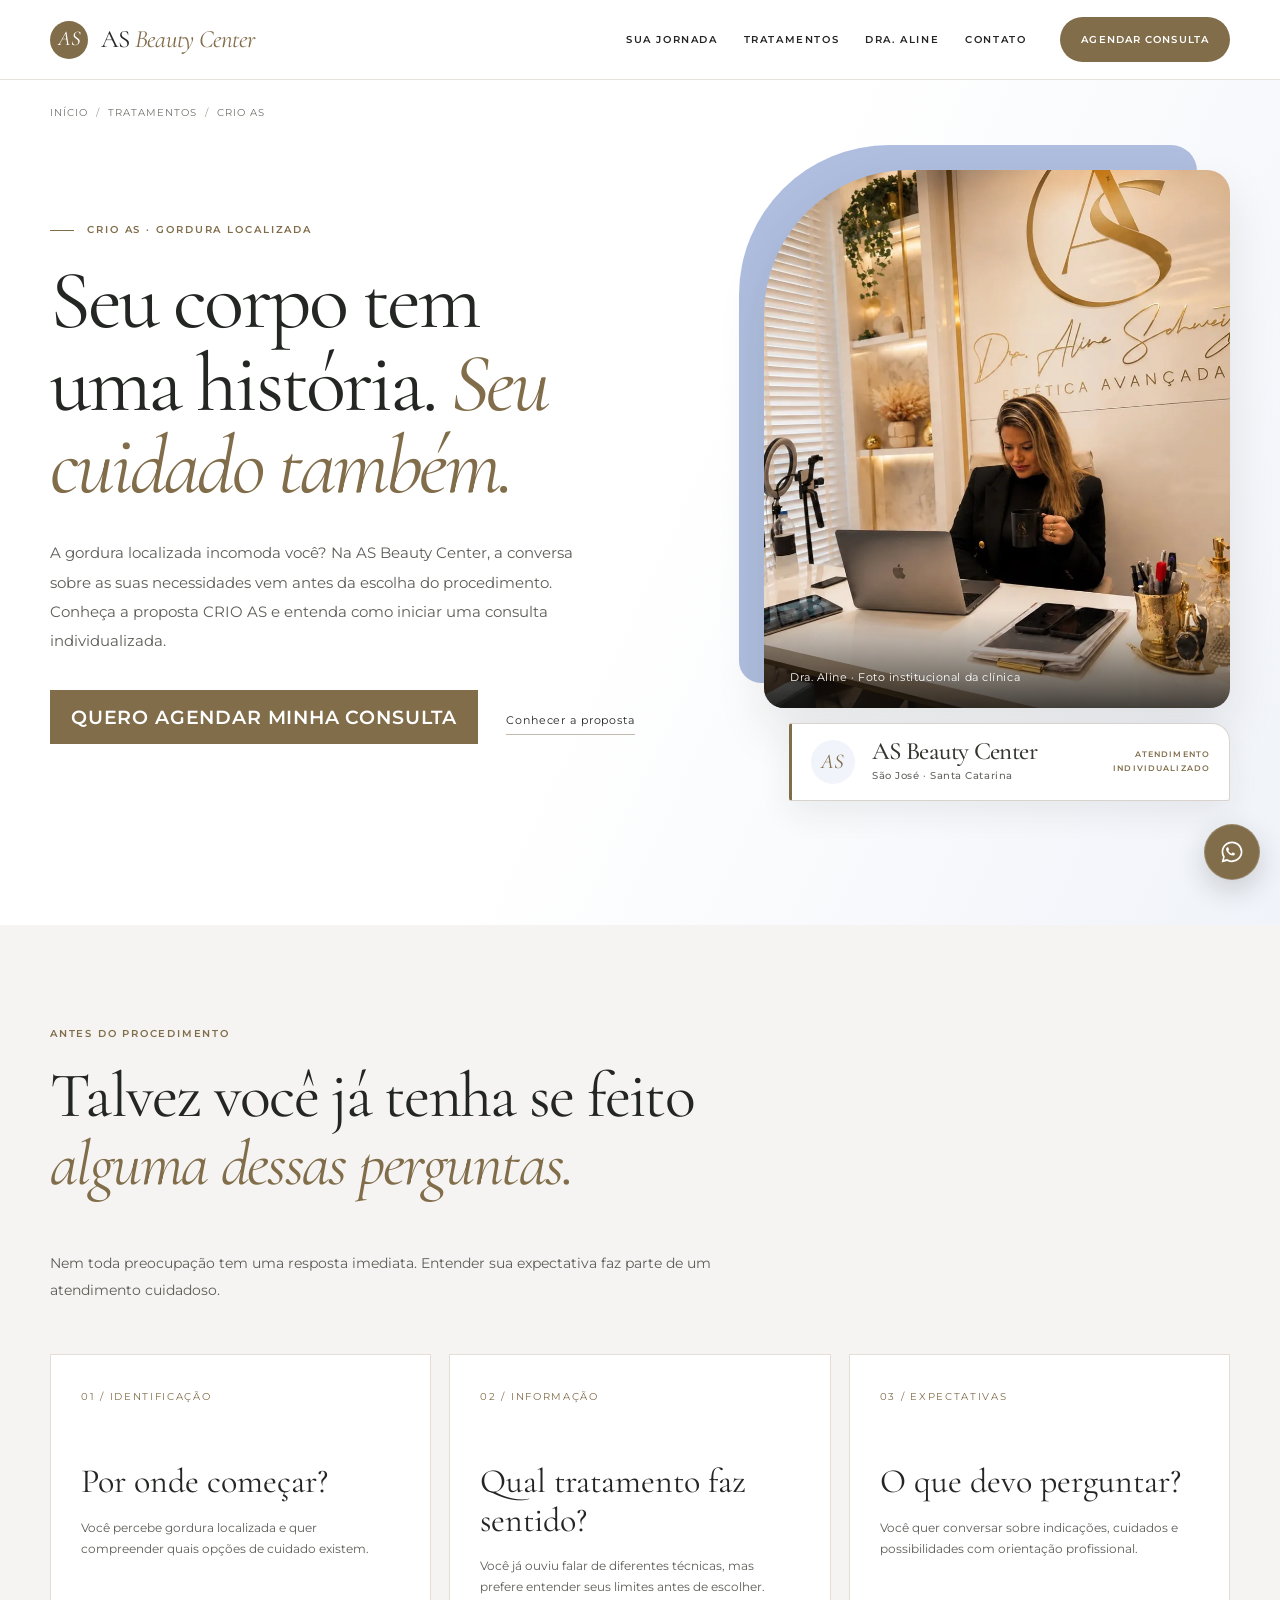
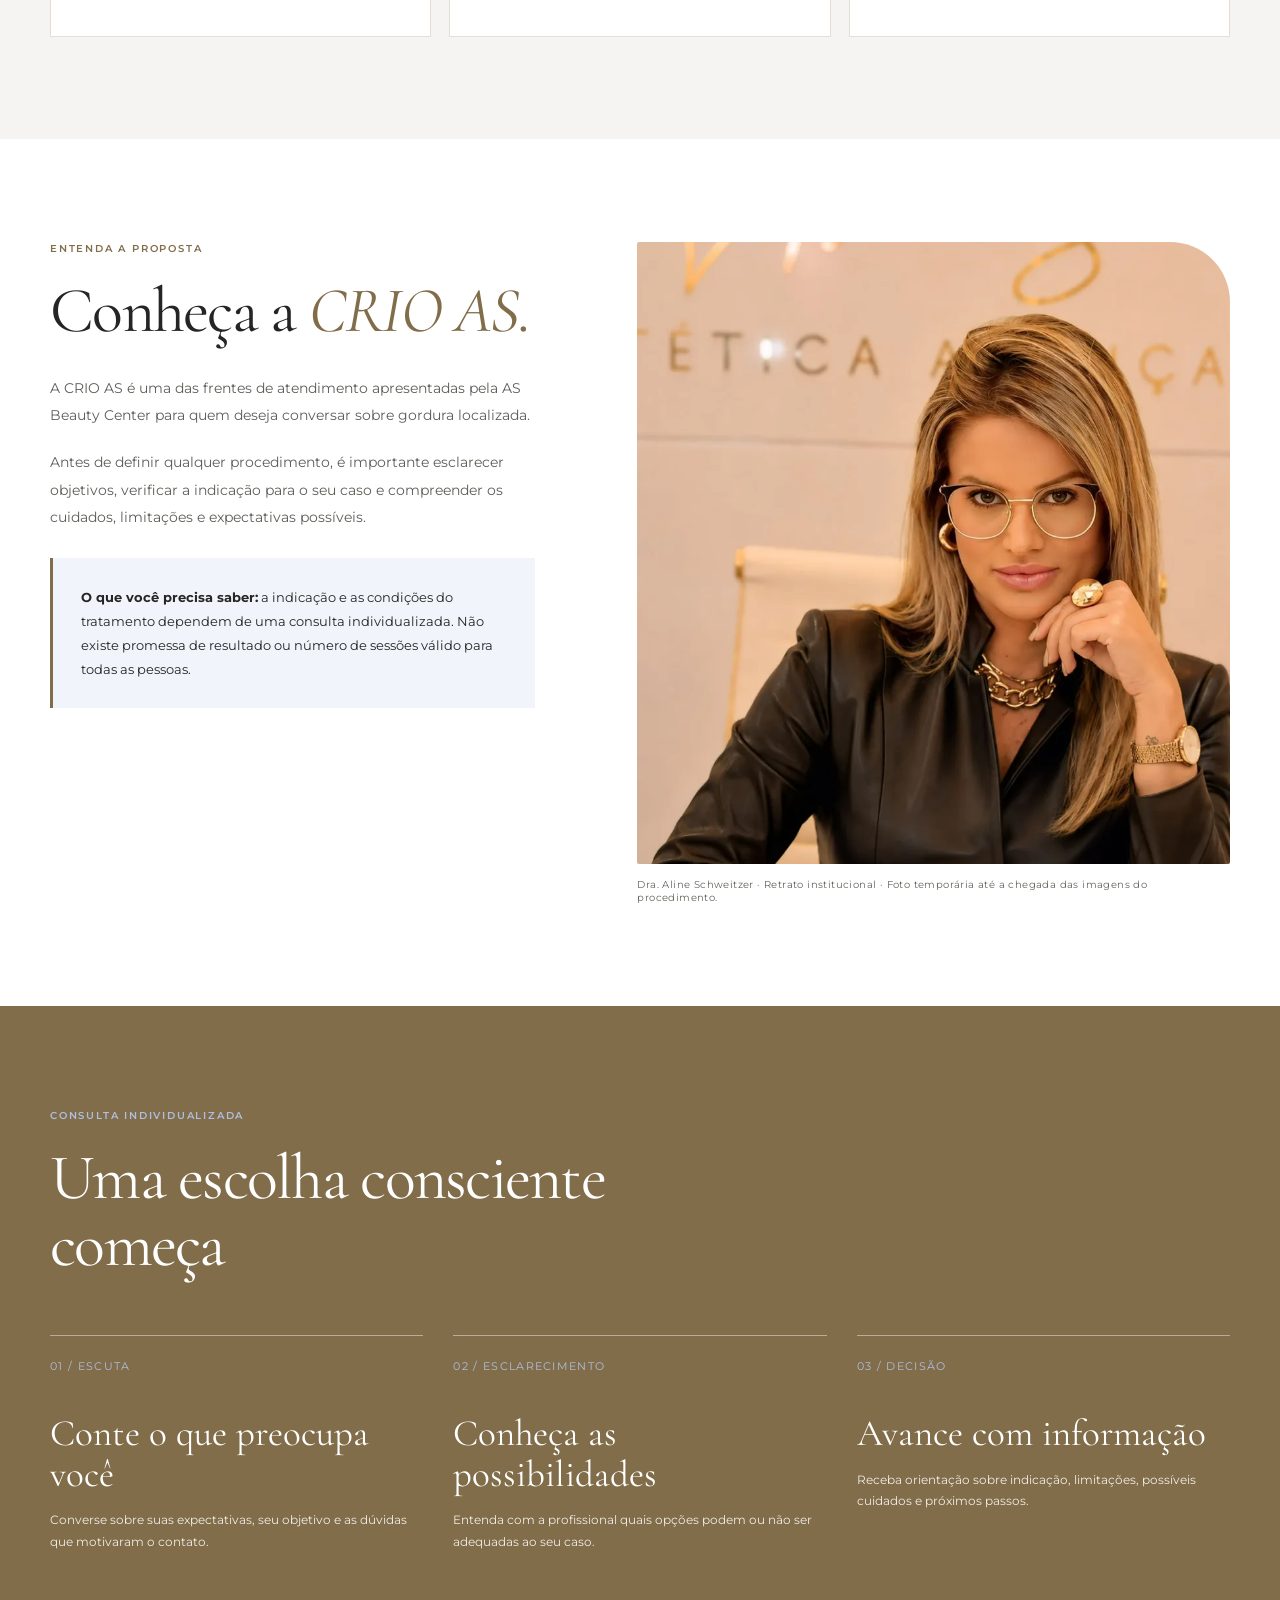
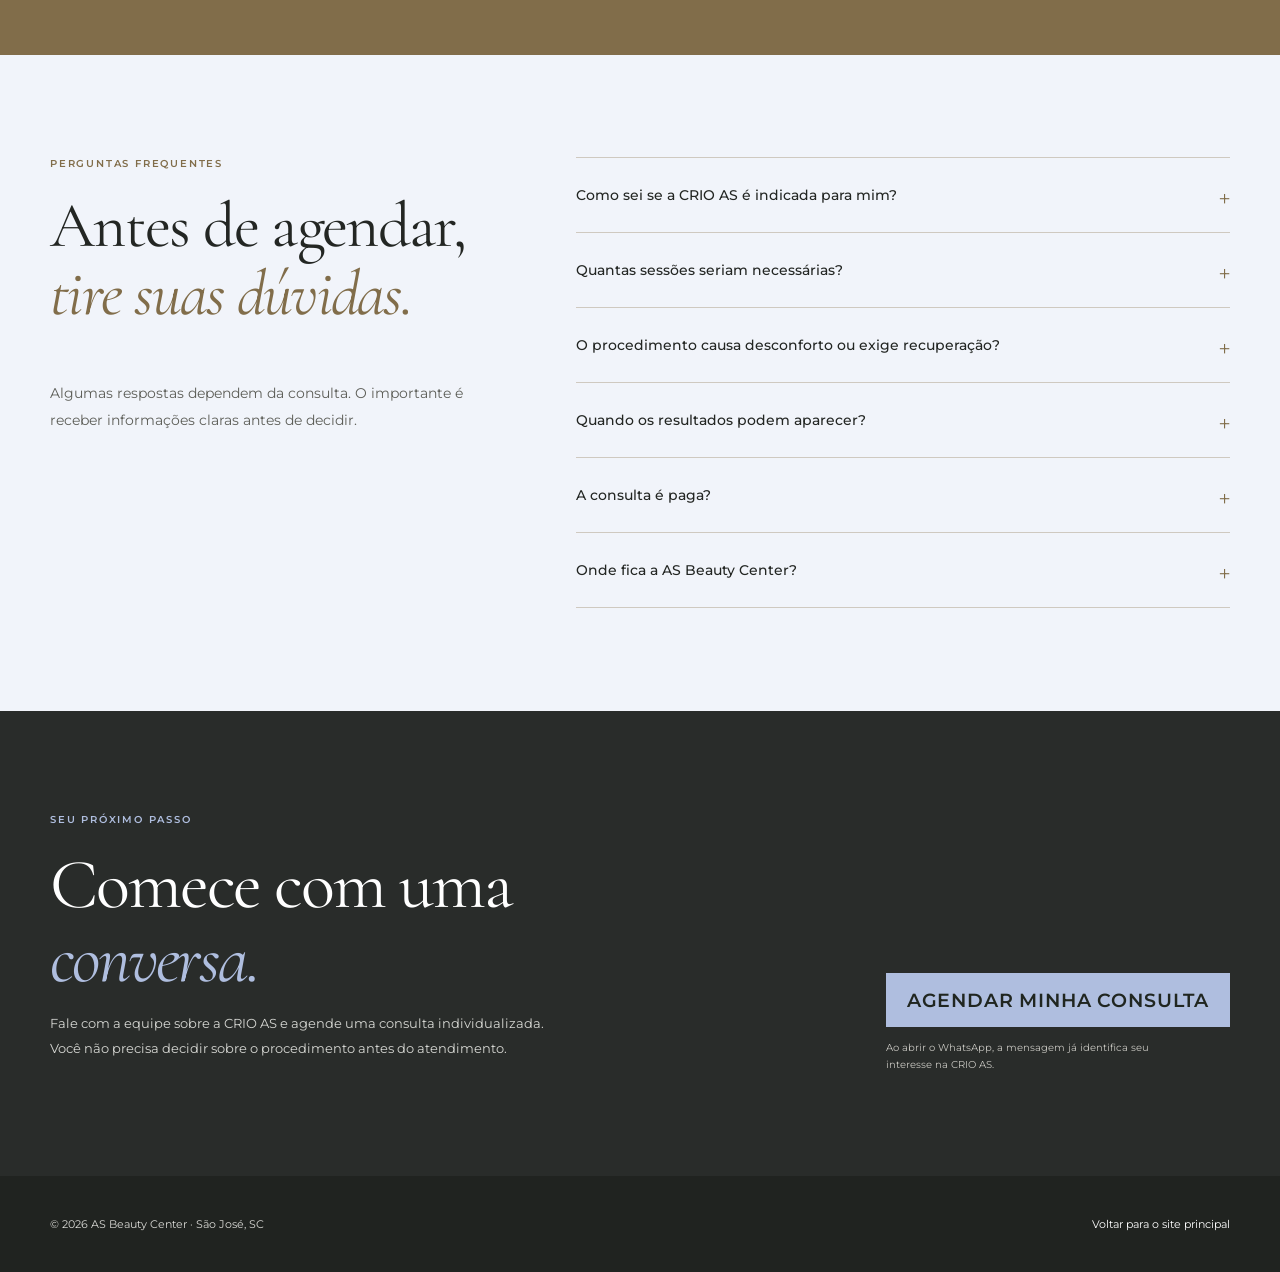
==== commit 9fb26a93: "Aplica a paleta da clínica e usa só textos já aprovados - Cores da home seguem a paleta enviada pela" ====
--- a/tratamentos/crio-as/index.html
+++ b/tratamentos/crio-as/index.html
@@ -15,7 +15,7 @@
 <meta name="twitter:description" content="Conheça a CRIO AS na AS Beauty Center, em São José. Tire dúvidas sobre gordura localizada e agende uma consulta individualizada com a equipe.">
 <!-- Ambiente de homologação: remover antes da publicação oficial e configurar canonical do domínio final. -->
 <meta name="robots" content="noindex, nofollow">
-<meta name="theme-color" content="#946446">
+<meta name="theme-color" content="#816D4A">
 <link rel="preconnect" href="https://fonts.googleapis.com">
 <link rel="preconnect" href="https://fonts.gstatic.com" crossorigin>
 <link href="https://fonts.googleapis.com/css2?family=Cormorant+Garamond:ital,wght@0,400;0,500;0,600;1,400;1,500&family=Montserrat:wght@400;500;600;700&display=swap" rel="stylesheet">
--- a/tratamentos/estilo.css
+++ b/tratamentos/estilo.css
@@ -1,10 +1,10 @@
 /* AS Beauty Center — linguagem editorial das páginas de tratamento
    Paleta: oliva #816D4A | lavanda #AFBEDF | taupe #C3B9AF | branco */
-:root{--olive:#946446;--lavender:#F3D9C4;--taupe:#C3B9AF;--white:#fff;--ink:#2F2420;--muted:#5D5E58;--light:#FBF7F3;--soft:#F5EDE5}
+:root{--olive:#816D4A;--lavender:#AFBEDF;--taupe:#C3B9AF;--white:#fff;--ink:#232623;--muted:#5D5E58;--light:#F5F4F2;--soft:#F1F4FA}
 *{box-sizing:border-box}html{scroll-behavior:smooth;scroll-padding-top:90px}body{margin:0;background:var(--white);color:var(--ink);font-family:Montserrat,Arial,sans-serif;-webkit-font-smoothing:antialiased}img{display:block;width:100%;height:auto}a{color:inherit}button,summary,a{-webkit-tap-highlight-color:transparent}a:focus-visible,summary:focus-visible{outline:2px solid var(--olive);outline-offset:4px}h1,h2,h3,p{margin-top:0}.serif{font-family:'Cormorant Garamond',Georgia,serif}.wrap{width:min(100% - 48px,1180px);margin-inline:auto}
-.site-header{position:sticky;top:0;z-index:90;background:rgba(255,255,255,.96);backdrop-filter:blur(16px);border-bottom:1px solid rgba(195,185,175,.42)}.header-row{min-height:79px;display:flex;align-items:center;justify-content:space-between;gap:20px}.brand{display:inline-flex;align-items:center;gap:13px;text-decoration:none;min-width:0}.brand-symbol{width:38px;height:38px;display:grid;place-items:center;background:var(--olive);border-radius:50%;color:#fff;font:italic 21px/.9 'Cormorant Garamond',serif}.brand-name{font:400 25px/1 'Cormorant Garamond',serif;letter-spacing:-.03em}.brand-name em{color:var(--olive)}.header-right{display:flex;align-items:center;gap:34px}.header-nav{display:flex;gap:26px}.header-nav a{font-size:10px;letter-spacing:.16em;text-transform:uppercase;font-weight:600;text-decoration:none;white-space:nowrap}.header-nav a:hover{color:var(--olive)}.header-cta{display:inline-flex;align-items:center;justify-content:center;gap:15px;white-space:nowrap;background:var(--olive);color:white;text-decoration:none;min-height:45px;padding:0 21px;border-radius:100px;font-size:10px;letter-spacing:.12em;text-transform:uppercase;font-weight:600}.header-cta:hover,.button:hover{background:#7A4F35}
+.site-header{position:sticky;top:0;z-index:90;background:rgba(255,255,255,.96);backdrop-filter:blur(16px);border-bottom:1px solid rgba(195,185,175,.42)}.header-row{min-height:79px;display:flex;align-items:center;justify-content:space-between;gap:20px}.brand{display:inline-flex;align-items:center;gap:13px;text-decoration:none;min-width:0}.brand-symbol{width:38px;height:38px;display:grid;place-items:center;background:var(--olive);border-radius:50%;color:#fff;font:italic 21px/.9 'Cormorant Garamond',serif}.brand-name{font:400 25px/1 'Cormorant Garamond',serif;letter-spacing:-.03em}.brand-name em{color:var(--olive)}.header-right{display:flex;align-items:center;gap:34px}.header-nav{display:flex;gap:26px}.header-nav a{font-size:10px;letter-spacing:.16em;text-transform:uppercase;font-weight:600;text-decoration:none;white-space:nowrap}.header-nav a:hover{color:var(--olive)}.header-cta{display:inline-flex;align-items:center;justify-content:center;gap:15px;white-space:nowrap;background:var(--olive);color:white;text-decoration:none;min-height:45px;padding:0 21px;border-radius:100px;font-size:10px;letter-spacing:.12em;text-transform:uppercase;font-weight:600}.header-cta:hover,.button:hover{background:#705C3D}
 .breadcrumbs{padding:26px 0;display:flex;flex-wrap:wrap;gap:8px;align-items:center;font-size:10px;letter-spacing:.1em;text-transform:uppercase;color:#74736D}.breadcrumbs a{text-decoration:none}.breadcrumbs a:hover{text-decoration:underline}.breadcrumbs span[aria-hidden]{color:#A49D92}
-.hero{background:linear-gradient(115deg,#fff 0%,#fff 51%,#F5EDE5 100%);overflow:hidden}.hero-grid{display:grid;grid-template-columns:minmax(0,1.12fr) minmax(0,.88fr);align-items:center;gap:clamp(36px,5vw,95px);padding-bottom:clamp(70px,8vw,110px)}.eyebrow{color:var(--olive);font-size:10px;font-weight:600;letter-spacing:.19em;text-transform:uppercase;margin-bottom:24px;display:block}.eyebrow:before{content:"";display:inline-block;width:24px;height:1px;background:var(--olive);vertical-align:middle;margin-right:13px}.hero h1{font:400 clamp(58px,6.5vw,98px)/.99 'Cormorant Garamond',Georgia,serif;letter-spacing:-.035em;max-width:760px;text-wrap:balance;margin-bottom:31px}.hero h1 em{color:var(--olive);font-weight:400}.hero .lead{max-width:550px;font:400 15px/1.95 Montserrat,Arial,sans-serif;color:var(--muted);margin-bottom:35px}.button{min-height:54px;display:inline-flex;align-items:center;justify-content:space-between;gap:20px;padding:15px 21px;background:var(--olive);color:#fff;text-decoration:none;font-size:11px;text-transform:uppercase;font-weight:600;letter-spacing:.08em;transition:background .25s ease,transform .25s ease}.button:hover{transform:translateY(-2px)}.button span:last-child{font-size:19px;line-height:1}.text-link{display:inline-flex;gap:8px;align-items:center;margin-left:24px;font-size:11px;letter-spacing:.08em;text-decoration:none;border-bottom:1px solid var(--taupe);padding-bottom:7px}.hero-art{position:relative;isolation:isolate;overflow:visible;padding:25px 0 22px 25px;min-width:0;--as-hero-photo-height:clamp(380px,42vw,540px)}.hero-art:before{content:"";position:absolute;top:0;left:0;right:33px;bottom:auto;height:var(--as-hero-photo-height);background:var(--lavender);border-radius:150px 26px 22px 22px;z-index:0;pointer-events:none}.hero-photo{height:var(--as-hero-photo-height);position:relative;z-index:1;border-radius:145px 23px 20px 20px;overflow:hidden;box-shadow:0 22px 50px rgba(25,26,24,.1)}.hero-photo img{width:100%;height:100%;object-fit:cover;object-position:52% 53%}.hero-caption{position:absolute;bottom:0;left:0;right:0;padding:60px 26px 24px;color:white;background:linear-gradient(transparent,rgba(15,15,13,.77));font-size:11px;letter-spacing:.05em}/* Cartão editorial sob a fotografia — presente em todas as páginas de tratamento */
+.hero{background:linear-gradient(115deg,#fff 0%,#fff 51%,#F0F3F9 100%);overflow:hidden}.hero-grid{display:grid;grid-template-columns:minmax(0,1.12fr) minmax(0,.88fr);align-items:center;gap:clamp(36px,5vw,95px);padding-bottom:clamp(70px,8vw,110px)}.eyebrow{color:var(--olive);font-size:10px;font-weight:600;letter-spacing:.19em;text-transform:uppercase;margin-bottom:24px;display:block}.eyebrow:before{content:"";display:inline-block;width:24px;height:1px;background:var(--olive);vertical-align:middle;margin-right:13px}.hero h1{font:400 clamp(58px,6.5vw,98px)/.99 'Cormorant Garamond',Georgia,serif;letter-spacing:-.035em;max-width:760px;text-wrap:balance;margin-bottom:31px}.hero h1 em{color:var(--olive);font-weight:400}.hero .lead{max-width:550px;font:400 15px/1.95 Montserrat,Arial,sans-serif;color:var(--muted);margin-bottom:35px}.button{min-height:54px;display:inline-flex;align-items:center;justify-content:space-between;gap:20px;padding:15px 21px;background:var(--olive);color:#fff;text-decoration:none;font-size:11px;text-transform:uppercase;font-weight:600;letter-spacing:.08em;transition:background .25s ease,transform .25s ease}.button:hover{transform:translateY(-2px)}.button span:last-child{font-size:19px;line-height:1}.text-link{display:inline-flex;gap:8px;align-items:center;margin-left:24px;font-size:11px;letter-spacing:.08em;text-decoration:none;border-bottom:1px solid var(--taupe);padding-bottom:7px}.hero-art{position:relative;isolation:isolate;overflow:visible;padding:25px 0 22px 25px;min-width:0;--as-hero-photo-height:clamp(380px,42vw,540px)}.hero-art:before{content:"";position:absolute;top:0;left:0;right:33px;bottom:auto;height:var(--as-hero-photo-height);background:var(--lavender);border-radius:150px 26px 22px 22px;z-index:0;pointer-events:none}.hero-photo{height:var(--as-hero-photo-height);position:relative;z-index:1;border-radius:145px 23px 20px 20px;overflow:hidden;box-shadow:0 22px 50px rgba(25,26,24,.1)}.hero-photo img{width:100%;height:100%;object-fit:cover;object-position:52% 53%}.hero-caption{position:absolute;bottom:0;left:0;right:0;padding:60px 26px 24px;color:white;background:linear-gradient(transparent,rgba(15,15,13,.77));font-size:11px;letter-spacing:.05em}/* Cartão editorial sob a fotografia — presente em todas as páginas de tratamento */
 .hero-side-note{
  position:relative;z-index:2;isolation:isolate;
  display:flex;align-items:center;gap:17px;
@@ -42,9 +42,9 @@
 .pain-section{background:var(--light)}.pain-header{max-width:770px;margin-bottom:50px}.pain-grid{display:grid;grid-template-columns:repeat(3,minmax(0,1fr));gap:18px}.pain-card{background:#fff;border:1px solid #E4DED6;padding:35px 30px 38px;min-height:280px;display:flex;flex-direction:column}.pain-card .number{font-size:10px;color:var(--olive);letter-spacing:.17em;margin-bottom:60px}.pain-card h3{font:400 34px/1.12 'Cormorant Garamond',serif;margin-bottom:15px}.pain-card p{font-size:12px;line-height:1.8;color:var(--muted);margin-bottom:0}
 .explain-grid{display:grid;grid-template-columns:minmax(0,.9fr) minmax(0,1.1fr);gap:clamp(48px,8vw,120px);align-items:start}.explain-copy h2{margin-bottom:31px}.explain-copy p{font-size:14px;line-height:1.95;color:var(--muted);margin-bottom:20px}.explain-copy .aside{padding:27px 28px;border-left:3px solid var(--olive);background:var(--soft);color:var(--ink);font-size:13px;line-height:1.85;margin-top:27px}.explain-image{position:relative;margin:0}.explain-image img{aspect-ratio:1/1.05;object-fit:cover;border-radius:2px 60px 2px 2px}.explain-image figcaption{font-size:10px;letter-spacing:.04em;color:#68645D;margin-top:14px}
 .process-section{background:var(--olive);color:#fff}.process-section .section-overline{color:var(--lavender)}.process-section h2{max-width:850px}.steps{display:grid;grid-template-columns:repeat(3,minmax(0,1fr));gap:30px;margin-top:57px}.step{padding-top:23px;border-top:1px solid rgba(255,255,255,.44)}.step .number{font-size:11px;letter-spacing:.12em;color:var(--lavender);margin-bottom:41px;display:block}.step h3{font:400 37px/1.1 'Cormorant Garamond',serif;margin-bottom:14px}.step p{font-size:12px;line-height:1.8;color:#F1EDE6;margin-bottom:0}
-.faq-section{background:#F5EDE5}.faq-container{display:grid;grid-template-columns:.8fr 1.2fr;gap:clamp(35px,7vw,100px)}.faq-items{border-top:1px solid #CFC9C0}.faq-items details{border-bottom:1px solid #CFC9C0}.faq-items summary{display:flex;align-items:center;justify-content:space-between;gap:24px;cursor:pointer;list-style:none;padding:23px 0;font-size:14px;font-weight:500;line-height:1.6}.faq-items summary::-webkit-details-marker{display:none}.faq-items summary::after{content:"+";font:400 28px/1 'Cormorant Garamond',serif;color:var(--olive)}.faq-items details[open] summary::after{content:"−"}.faq-answer{padding:0 24px 27px 0;color:#5D5E58;font-size:13px;line-height:1.9}.faq-answer a{color:var(--olive);text-decoration:underline;text-underline-offset:4px}
-.final-section{padding:clamp(70px,8vw,115px) 0;background:#4A3329;color:#fff}.final-grid{display:grid;grid-template-columns:1.2fr .8fr;gap:45px;align-items:end}.final-section .section-overline{color:var(--lavender)}.final-section h2{font:400 clamp(53px,5.5vw,80px)/1.05 'Cormorant Garamond',serif;letter-spacing:-.03em;margin-bottom:15px}.final-section h2 em{color:var(--lavender);font-weight:400}.final-section p{font-size:13px;line-height:1.9;color:#D6D7D3;max-width:500px}.final-action{justify-self:end;display:flex;flex-direction:column;gap:12px;align-items:start}.final-action .button{background:var(--lavender);color:#202620;min-width:250px}.final-action .button:hover{background:#FFFFFF}.final-action small{font-size:10px;color:#C7C6C0;max-width:310px;line-height:1.7}
-.footer{background:#3A2820;color:#DADAD6;padding:39px 0}.footer-row{display:flex;justify-content:space-between;gap:20px;align-items:center;font-size:11px;line-height:1.7}.footer-row a{color:#fff;text-decoration:none}.footer-row a:hover{text-decoration:underline}
+.faq-section{background:#F1F4FA}.faq-container{display:grid;grid-template-columns:.8fr 1.2fr;gap:clamp(35px,7vw,100px)}.faq-items{border-top:1px solid #CFC9C0}.faq-items details{border-bottom:1px solid #CFC9C0}.faq-items summary{display:flex;align-items:center;justify-content:space-between;gap:24px;cursor:pointer;list-style:none;padding:23px 0;font-size:14px;font-weight:500;line-height:1.6}.faq-items summary::-webkit-details-marker{display:none}.faq-items summary::after{content:"+";font:400 28px/1 'Cormorant Garamond',serif;color:var(--olive)}.faq-items details[open] summary::after{content:"−"}.faq-answer{padding:0 24px 27px 0;color:#5D5E58;font-size:13px;line-height:1.9}.faq-answer a{color:var(--olive);text-decoration:underline;text-underline-offset:4px}
+.final-section{padding:clamp(70px,8vw,115px) 0;background:#292C2A;color:#fff}.final-grid{display:grid;grid-template-columns:1.2fr .8fr;gap:45px;align-items:end}.final-section .section-overline{color:var(--lavender)}.final-section h2{font:400 clamp(53px,5.5vw,80px)/1.05 'Cormorant Garamond',serif;letter-spacing:-.03em;margin-bottom:15px}.final-section h2 em{color:var(--lavender);font-weight:400}.final-section p{font-size:13px;line-height:1.9;color:#D6D7D3;max-width:500px}.final-action{justify-self:end;display:flex;flex-direction:column;gap:12px;align-items:start}.final-action .button{background:var(--lavender);color:#202620;min-width:250px}.final-action .button:hover{background:#C9D5ED}.final-action small{font-size:10px;color:#C7C6C0;max-width:310px;line-height:1.7}
+.footer{background:#202320;color:#DADAD6;padding:39px 0}.footer-row{display:flex;justify-content:space-between;gap:20px;align-items:center;font-size:11px;line-height:1.7}.footer-row a{color:#fff;text-decoration:none}.footer-row a:hover{text-decoration:underline}
 .float-contact{position:fixed;z-index:75;right:max(20px,env(safe-area-inset-right));bottom:calc(20px + env(safe-area-inset-bottom));display:none;background:var(--olive);color:white;width:56px;height:56px;border-radius:50%;align-items:center;justify-content:center;box-shadow:0 8px 25px rgba(25,25,22,.18);text-decoration:none;font-size:24px}
 @media(max-width:1100px){.header-nav{display:none}.hero h1{font-size:clamp(53px,6.3vw,78px)}}
 @media(max-width:767px){.wrap{width:min(100% - 32px,1180px)}.header-row{min-height:70px}.brand-name{font-size:22px}.brand-symbol{width:34px;height:34px}.header-cta{padding:0 14px;font-size:9px;min-height:42px}.hero-grid{grid-template-columns:1fr;gap:35px;padding-bottom:60px}.breadcrumbs{padding:19px 0}.hero h1{font-size:clamp(48px,12vw,72px)}.hero .lead{font-size:13px;line-height:1.85}.hero-art{max-width:560px;padding:16px 0 0 16px}.hero-photo{height:440px}.hero-art:before{right:25px;bottom:35px}.hero-side-note{margin-left:16px}.section{padding:73px 0}.section-title{font-size:clamp(44px,10vw,62px)}.pain-grid,.steps{grid-template-columns:1fr;gap:12px}.pain-card{min-height:0;padding:25px}.pain-card .number{margin-bottom:35px}.explain-grid,.faq-container,.final-grid{grid-template-columns:1fr;gap:35px}.process-section .steps{margin-top:35px}.step .number{margin-bottom:18px}.final-action{justify-self:start}.text-link{margin-left:0;margin-top:18px}.float-contact{display:flex}.footer-row{flex-direction:column;align-items:flex-start}}
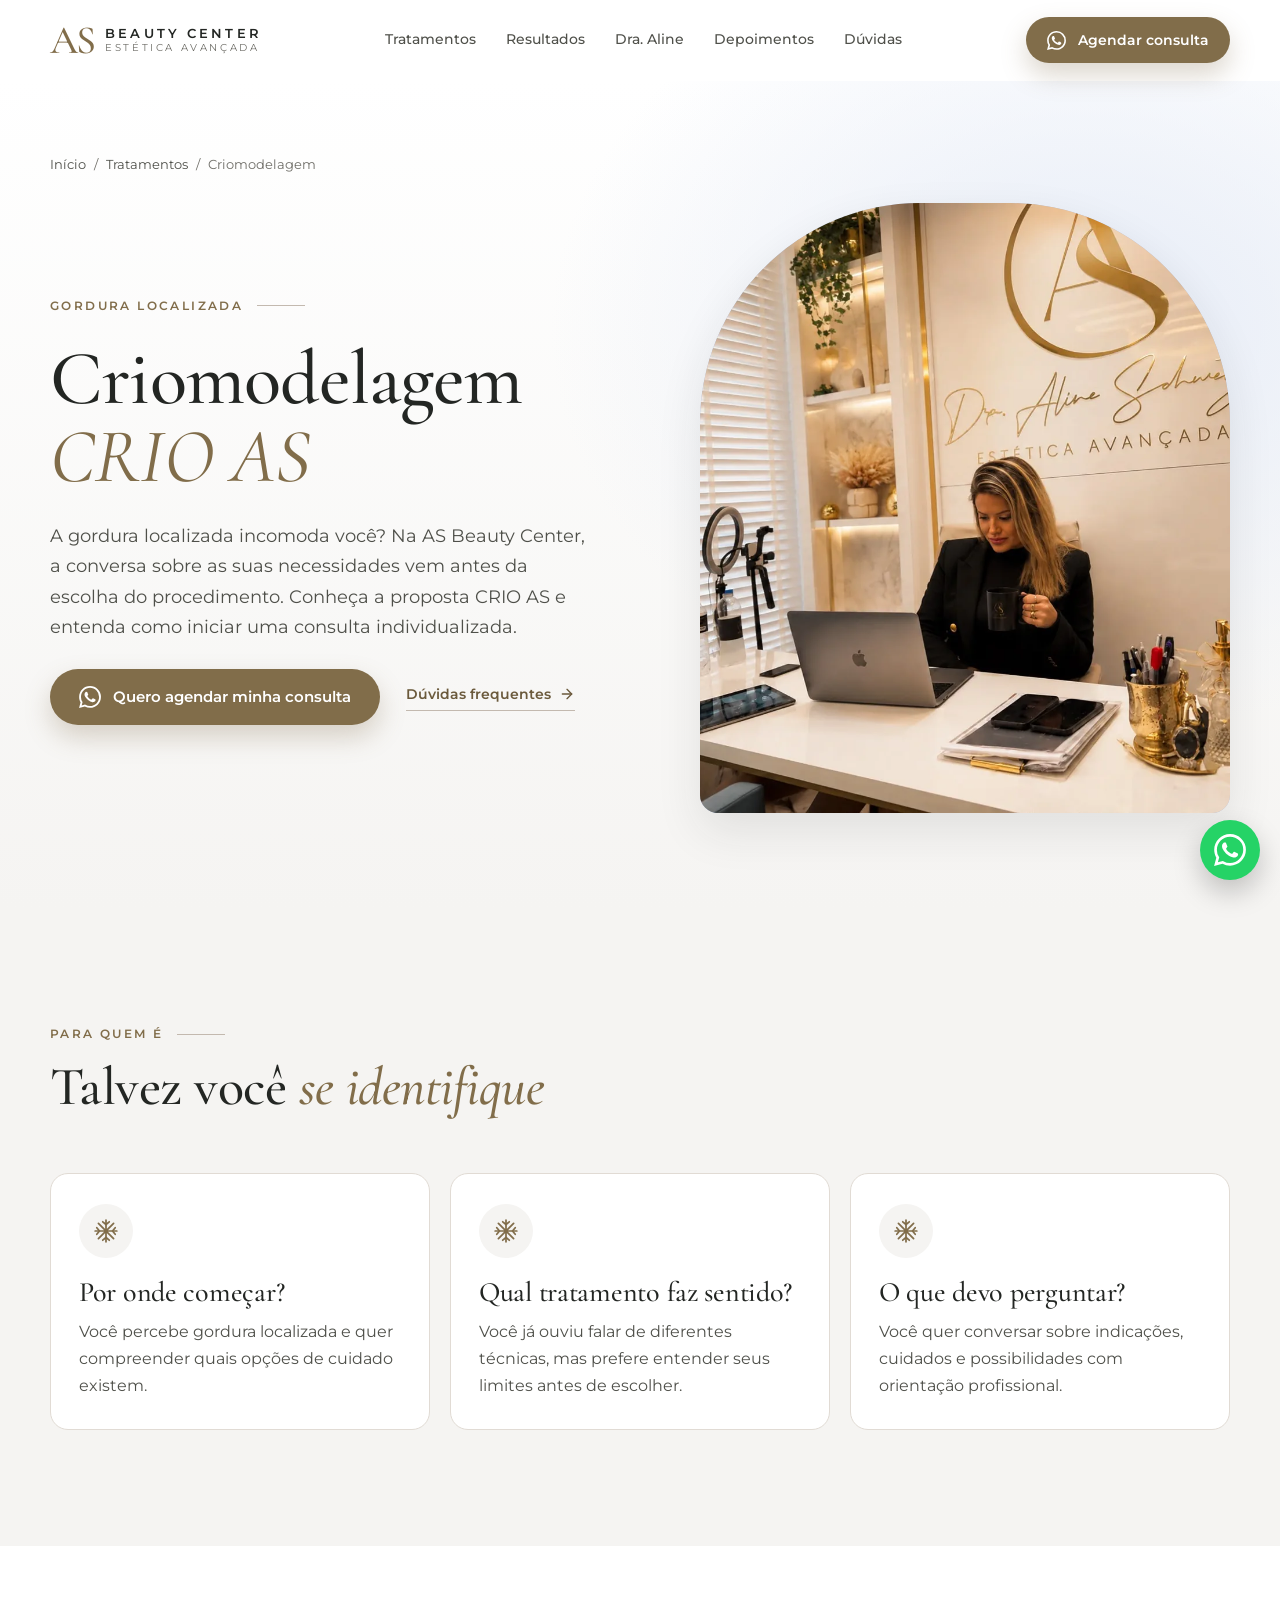
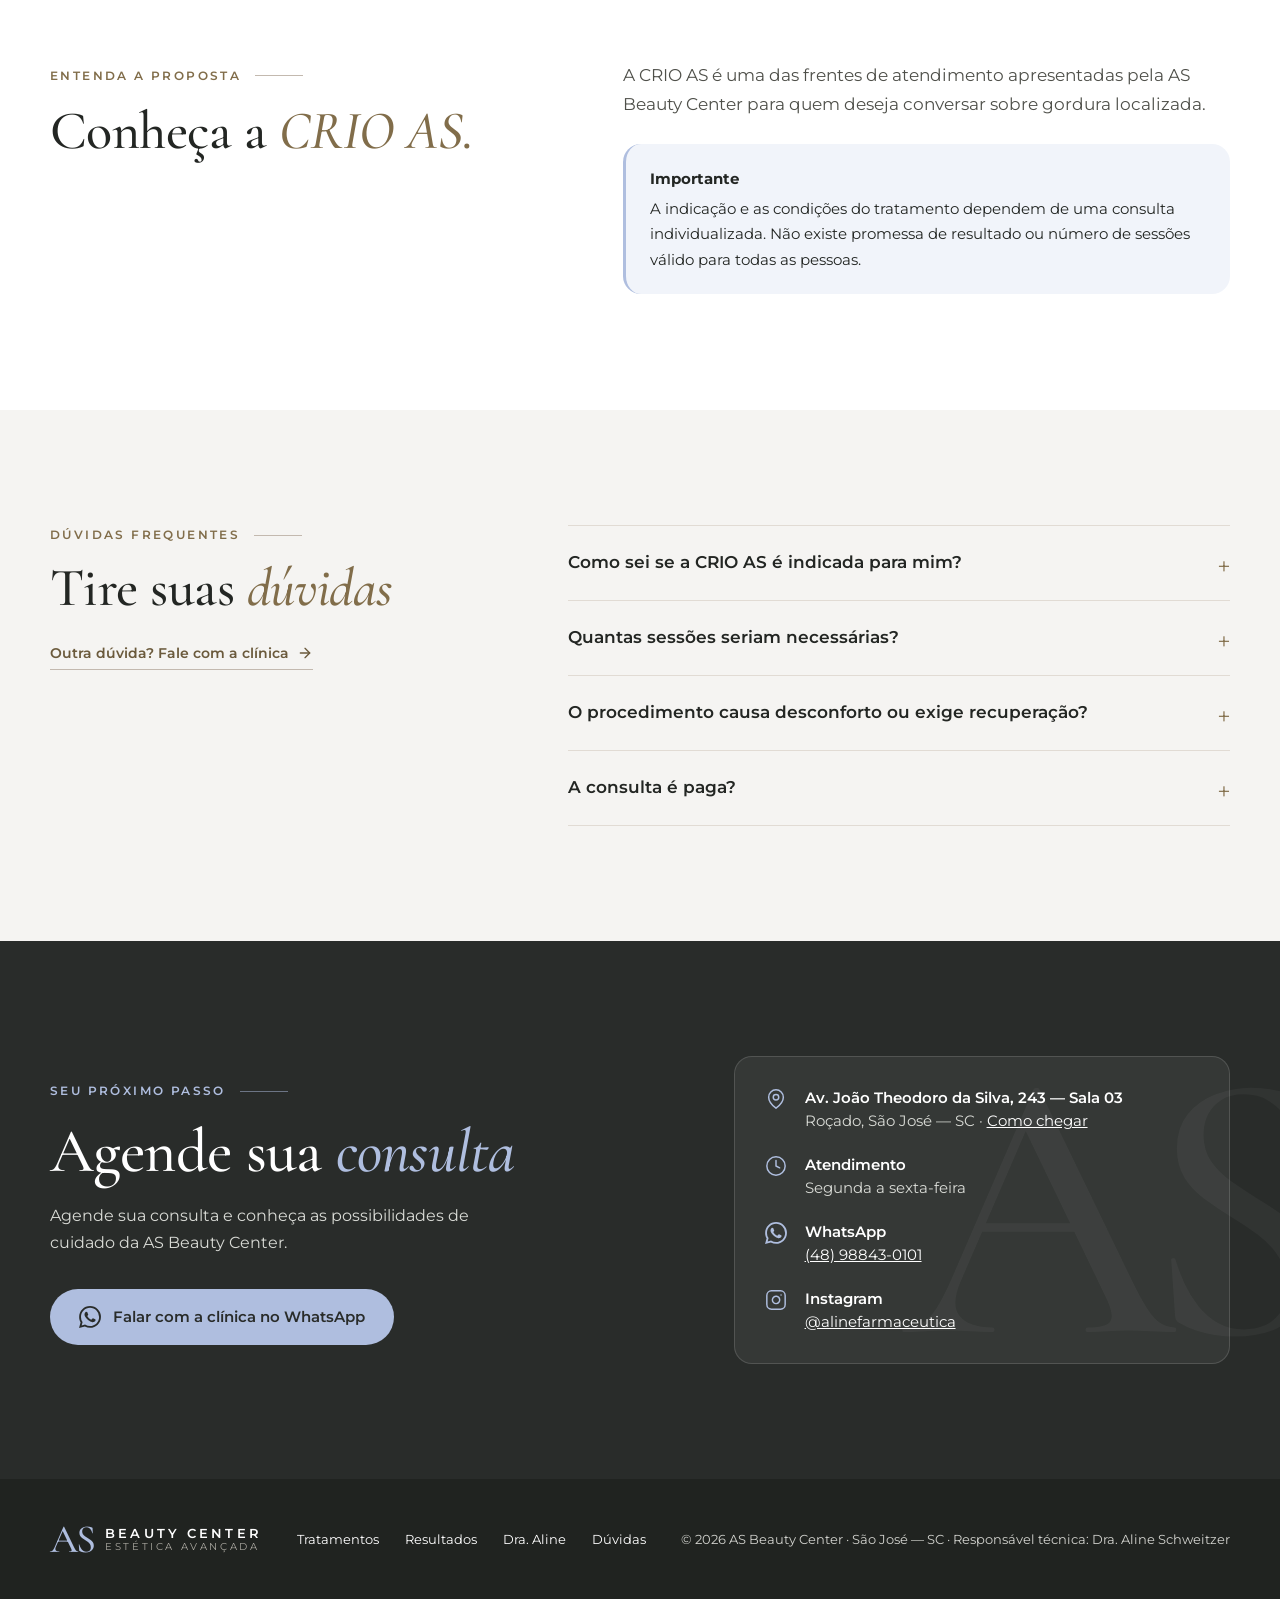
==== commit 252eb0b3: "Enxuga as páginas de tratamento e ajusta resultados e ícone do WhatsApp - Páginas de tratamento reco" ====
--- a/tratamentos/crio-as/index.html
+++ b/tratamentos/crio-as/index.html
@@ -1,128 +1,247 @@
 <!DOCTYPE html>
 <html lang="pt-BR">
 <head>
-<meta charset="UTF-8">
-<meta name="viewport" content="width=device-width,initial-scale=1">
-<title>CRIO AS e Gordura Localizada | AS Beauty Center</title>
-<meta name="description" content="Conheça a CRIO AS na AS Beauty Center, em São José. Tire dúvidas sobre gordura localizada e agende uma consulta individualizada com a equipe.">
-<meta property="og:title" content="CRIO AS | AS Beauty Center">
-<meta property="og:description" content="Uma conversa individualizada para conhecer as possibilidades de cuidado relacionadas à gordura localizada.">
-<meta property="og:type" content="website">
-<meta property="og:locale" content="pt_BR">
-<meta property="og:site_name" content="AS Beauty Center">
-<meta name="twitter:card" content="summary">
-<meta name="twitter:title" content="CRIO AS e Gordura Localizada | AS Beauty Center">
-<meta name="twitter:description" content="Conheça a CRIO AS na AS Beauty Center, em São José. Tire dúvidas sobre gordura localizada e agende uma consulta individualizada com a equipe.">
-<!-- Ambiente de homologação: remover antes da publicação oficial e configurar canonical do domínio final. -->
-<meta name="robots" content="noindex, nofollow">
-<meta name="theme-color" content="#816D4A">
-<link rel="preconnect" href="https://fonts.googleapis.com">
-<link rel="preconnect" href="https://fonts.gstatic.com" crossorigin>
-<link href="https://fonts.googleapis.com/css2?family=Cormorant+Garamond:ital,wght@0,400;0,500;0,600;1,400;1,500&family=Montserrat:wght@400;500;600;700&display=swap" rel="stylesheet">
-<link rel="stylesheet" href="/tratamentos/estilo.css">
-<link rel="preload" href="/assets/clinica-atendimento.webp" as="image" type="image/webp">
+  <meta charset="UTF-8">
+  <meta name="viewport" content="width=device-width, initial-scale=1">
+  <title>CRIO AS e Gordura Localizada | AS Beauty Center</title>
+  <meta name="description" content="Conheça a CRIO AS na AS Beauty Center, em São José. Tire dúvidas sobre gordura localizada e agende uma consulta individualizada com a equipe.">
+  <meta property="og:title" content="CRIO AS e Gordura Localizada | AS Beauty Center">
+  <meta property="og:description" content="Conheça a CRIO AS na AS Beauty Center, em São José. Tire dúvidas sobre gordura localizada e agende uma consulta individualizada com a equipe.">
+  <meta property="og:type" content="website">
+  <meta property="og:locale" content="pt_BR">
+  <meta property="og:site_name" content="AS Beauty Center">
+  <meta name="theme-color" content="#816D4A">
+  <!-- Somente em homologação. Remover antes de publicar no domínio final e definir canonical. -->
+  <meta name="robots" content="noindex, nofollow">
+
+  <link rel="preconnect" href="https://fonts.googleapis.com">
+  <link rel="preconnect" href="https://fonts.gstatic.com" crossorigin>
+  <link href="https://fonts.googleapis.com/css2?family=Cormorant+Garamond:ital,wght@0,400;0,500;0,600;1,400;1,500&family=Montserrat:wght@400;500;600;700&display=swap" rel="stylesheet">
+  <link rel="preload" as="image" href="/assets/clinica-atendimento.webp" type="image/webp" fetchpriority="high">
+  <link rel="stylesheet" href="/assets/home.css">
+  <script>document.documentElement.classList.add('js');</script>
 </head>
 <body>
-<header class="site-header">
-  <div class="wrap header-row">
-    <a class="brand" href="/" aria-label="AS Beauty Center — voltar ao início"><span class="brand-symbol">AS</span><span class="brand-name">AS <em>Beauty Center</em></span></a>
-    <div class="header-right">
-      <nav class="header-nav" aria-label="Navegação principal">
-        <a href="/#tratamentos">Sua jornada</a>
+  <svg width="0" height="0" style="position:absolute" aria-hidden="true">
+    <defs>
+      <symbol id="i-wa" viewBox="0 0 24 24"><path fill="currentColor" d="M17.472 14.382c-.297-.149-1.758-.867-2.03-.967-.273-.099-.471-.148-.67.15-.197.297-.767.966-.94 1.164-.173.199-.347.223-.644.075-.297-.15-1.255-.463-2.39-1.475-.883-.788-1.48-1.761-1.653-2.059-.173-.297-.018-.458.13-.606.134-.133.298-.347.446-.52.149-.174.198-.298.298-.497.099-.198.05-.371-.025-.52-.075-.149-.669-1.612-.916-2.207-.242-.579-.487-.5-.669-.51-.173-.008-.371-.01-.57-.01-.198 0-.52.074-.792.372-.272.297-1.04 1.016-1.04 2.479 0 1.462 1.065 2.875 1.213 3.074.149.198 2.096 3.2 5.077 4.487.709.306 1.262.489 1.694.625.712.227 1.36.195 1.871.118.571-.085 1.758-.719 2.006-1.413.248-.694.248-1.289.173-1.413-.074-.124-.272-.198-.57-.347m-5.421 7.403h-.004a9.87 9.87 0 0 1-5.031-1.378l-.361-.214-3.741.982.998-3.648-.235-.374a9.86 9.86 0 0 1-1.51-5.26c.001-5.45 4.436-9.884 9.888-9.884 2.64 0 5.122 1.03 6.988 2.898a9.825 9.825 0 0 1 2.893 6.994c-.003 5.45-4.437 9.884-9.885 9.884m8.413-18.297A11.815 11.815 0 0 0 12.05 0C5.495 0 .16 5.335.157 11.892c0 2.096.547 4.142 1.588 5.945L.057 24l6.305-1.654a11.882 11.882 0 0 0 5.683 1.448h.005c6.554 0 11.89-5.335 11.893-11.893a11.821 11.821 0 0 0-3.48-8.413Z"/></symbol>
+      <symbol id="i-check" viewBox="0 0 24 24" fill="none" stroke="currentColor" stroke-width="2.6" stroke-linecap="round" stroke-linejoin="round"><path d="M20 6 9 17l-5-5"/></symbol>
+      <symbol id="i-arrow" viewBox="0 0 24 24" fill="none" stroke="currentColor" stroke-width="2" stroke-linecap="round" stroke-linejoin="round"><path d="M5 12h14"/><path d="m12 5 7 7-7 7"/></symbol>
+      <symbol id="i-menu" viewBox="0 0 24 24" fill="none" stroke="currentColor" stroke-width="1.8" stroke-linecap="round"><path d="M4 7h16M4 12h16M4 17h16"/></symbol>
+      <symbol id="i-close" viewBox="0 0 24 24" fill="none" stroke="currentColor" stroke-width="1.8" stroke-linecap="round"><path d="M18 6 6 18M6 6l12 12"/></symbol>
+      <symbol id="i-star" viewBox="0 0 24 24" fill="currentColor"><polygon points="12 2 15.09 8.26 22 9.27 17 14.14 18.18 21.02 12 17.77 5.82 21.02 7 14.14 2 9.27 8.91 8.26 12 2"/></symbol>
+      <symbol id="i-snow" viewBox="0 0 24 24" fill="none" stroke="currentColor" stroke-width="1.6" stroke-linecap="round" stroke-linejoin="round"><path d="M12 2v20M2 12h20M5 5l14 14M19 5 5 19"/><path d="m9 3.5 3 2.5 3-2.5M9 20.5l3-2.5 3 2.5M3.5 9 6 12l-2.5 3M20.5 9 18 12l2.5 3"/></symbol>
+      <symbol id="i-layers" viewBox="0 0 24 24" fill="none" stroke="currentColor" stroke-width="1.6" stroke-linecap="round" stroke-linejoin="round"><path d="m12 2 10 5-10 5L2 7z"/><path d="m2 12 10 5 10-5"/><path d="m2 17 10 5 10-5"/></symbol>
+      <symbol id="i-sparkles" viewBox="0 0 24 24" fill="none" stroke="currentColor" stroke-width="1.6" stroke-linecap="round" stroke-linejoin="round"><path d="M11 3l1.9 5.1L18 10l-5.1 1.9L11 17l-1.9-5.1L4 10l5.1-1.9z"/><path d="M19 14l.8 2.2L22 17l-2.2.8L19 20l-.8-2.2L16 17l2.2-.8z"/></symbol>
+      <symbol id="i-zap" viewBox="0 0 24 24" fill="none" stroke="currentColor" stroke-width="1.6" stroke-linecap="round" stroke-linejoin="round"><path d="M13 2 3 14h9l-1 8 10-12h-9z"/></symbol>
+      <symbol id="i-sprout" viewBox="0 0 24 24" fill="none" stroke="currentColor" stroke-width="1.6" stroke-linecap="round" stroke-linejoin="round"><path d="M7 20h10"/><path d="M10 20c5.5-2.5.8-6.4 3-10"/><path d="M9.5 9.4c1.1.8 1.8 2.2 2.3 3.7-2 .4-3.5.4-4.8-.3-1.2-.6-2.3-1.9-3-4.2 2.8-.5 4.4 0 5.5.8z"/><path d="M14.1 6a7 7 0 0 0-1.1 4c1.9-.1 3.3-.6 4.3-1.4 1-1 1.6-2.3 1.7-4.6-2.7.1-4 1-4.9 2z"/></symbol>
+      <symbol id="i-drops" viewBox="0 0 24 24" fill="none" stroke="currentColor" stroke-width="1.6" stroke-linecap="round" stroke-linejoin="round"><path d="M7 16.3c2.2 0 4-1.83 4-4.05 0-1.16-.57-2.26-1.71-3.19S7.29 6.75 7 5.3c-.29 1.45-1.14 2.84-2.29 3.76S3 11.1 3 12.25c0 2.22 1.8 4.05 4 4.05z"/><path d="M12.56 6.6A10.97 10.97 0 0 0 14 3.02c.5 2.5 2 4.9 4 6.5s3 3.5 3 5.5a6.98 6.98 0 0 1-11.91 4.97"/></symbol>
+      <symbol id="i-chat" viewBox="0 0 24 24" fill="none" stroke="currentColor" stroke-width="1.6" stroke-linecap="round" stroke-linejoin="round"><path d="M7.9 20A9 9 0 1 0 4 16.1L2 22Z"/></symbol>
+      <symbol id="i-pulse" viewBox="0 0 24 24" fill="none" stroke="currentColor" stroke-width="1.6" stroke-linecap="round" stroke-linejoin="round"><path d="M22 12h-4l-3 9L9 3l-3 9H2"/></symbol>
+      <symbol id="i-shield" viewBox="0 0 24 24" fill="none" stroke="currentColor" stroke-width="1.6" stroke-linecap="round" stroke-linejoin="round"><path d="M12 22s8-4 8-10V5l-8-3-8 3v7c0 6 8 10 8 10z"/><path d="m9 12 2 2 4-4"/></symbol>
+      <symbol id="i-heart" viewBox="0 0 24 24" fill="none" stroke="currentColor" stroke-width="1.6" stroke-linecap="round" stroke-linejoin="round"><path d="M19 14c1.49-1.46 3-3.21 3-5.5A5.5 5.5 0 0 0 16.5 3c-1.76 0-3 .5-4.5 2-1.5-1.5-2.74-2-4.5-2A5.5 5.5 0 0 0 2 8.5c0 2.3 1.5 4.05 3 5.5l7 7Z"/></symbol>
+      <symbol id="i-award" viewBox="0 0 24 24" fill="none" stroke="currentColor" stroke-width="1.6" stroke-linecap="round" stroke-linejoin="round"><circle cx="12" cy="8" r="6"/><path d="M15.48 12.89 17 22l-5-3-5 3 1.52-9.11"/></symbol>
+      <symbol id="i-pin" viewBox="0 0 24 24" fill="none" stroke="currentColor" stroke-width="1.6" stroke-linecap="round" stroke-linejoin="round"><path d="M20 10c0 6-8 12-8 12s-8-6-8-12a8 8 0 0 1 16 0Z"/><circle cx="12" cy="10" r="3"/></symbol>
+      <symbol id="i-clock" viewBox="0 0 24 24" fill="none" stroke="currentColor" stroke-width="1.6" stroke-linecap="round" stroke-linejoin="round"><circle cx="12" cy="12" r="10"/><path d="M12 6v6l4 2"/></symbol>
+      <symbol id="i-insta" viewBox="0 0 24 24" fill="none" stroke="currentColor" stroke-width="1.6" stroke-linecap="round" stroke-linejoin="round"><rect x="2" y="2" width="20" height="20" rx="5"/><path d="M16 11.37A4 4 0 1 1 12.63 8 4 4 0 0 1 16 11.37z"/><path d="M17.5 6.5h.01"/></symbol>
+    </defs>
+  </svg>
+
+  <a class="skip" href="#conteudo">Pular para o conteúdo</a>
+
+  <header class="header" id="topo">
+    <div class="wrap header-row">
+      <a class="logo" href="/#inicio" aria-label="AS Beauty Center — início">
+        <span class="logo-mark" aria-hidden="true">AS</span>
+        <span class="logo-text"><strong>Beauty Center</strong><span>Estética avançada</span></span>
+      </a>
+      <nav class="nav" aria-label="Principal">
         <a href="/#tratamentos">Tratamentos</a>
+        <a href="/#resultados">Resultados</a>
         <a href="/#dra-aline">Dra. Aline</a>
-        <a href="/#contato">Contato</a>
+        <a href="/#depoimentos">Depoimentos</a>
+        <a href="#duvidas">Dúvidas</a>
       </nav>
-      <a class="header-cta" href="https://api.whatsapp.com/send?phone=5548988430101&amp;text=Ol%C3%A1!%20Acessei%20a%20p%C3%A1gina%20CRIO%20AS%20do%20site%20da%20AS%20Beauty%20Center%20e%20gostaria%20de%20agendar%20uma%20consulta%20para%20conversar%20sobre%20gordura%20localizada." target="_blank" rel="noopener noreferrer">Agendar consulta </a>
+      <div class="header-actions">
+        <a class="btn btn--primary" href="https://wa.me/5548988430101?text=Ol%C3%A1!%20Acessei%20a%20p%C3%A1gina%20CRIO%20AS%20do%20site%20da%20AS%20Beauty%20Center%20e%20gostaria%20de%20agendar%20uma%20consulta%20para%20conversar%20sobre%20gordura%20localizada." target="_blank" rel="noopener noreferrer" aria-label="Agendar consulta pelo WhatsApp">
+          <svg aria-hidden="true"><use href="#i-wa"/></svg>
+          <span class="btn-label">Agendar <span class="btn-label-long">consulta</span></span>
+        </a>
+        <button class="menu-toggle" type="button" aria-expanded="false" aria-controls="menu-mobile" aria-label="Abrir menu">
+          <svg aria-hidden="true"><use href="#i-menu"/></svg>
+        </button>
+      </div>
     </div>
-  </div>
-</header>
-<main>
-  <section class="hero" aria-labelledby="hero-title">
-    <div class="wrap">
-      <nav class="breadcrumbs" aria-label="Caminho de navegação">
-        <a href="/">Início</a><span aria-hidden="true">/</span><a href="/#tratamentos">Tratamentos</a><span aria-hidden="true">/</span><span aria-current="page">CRIO AS</span>
+    <div class="mobile-menu" id="menu-mobile" hidden>
+      <nav class="wrap" aria-label="Menu">
+        <a href="/#tratamentos">Tratamentos</a>
+        <a href="/#resultados">Resultados</a>
+        <a href="/#dra-aline">Dra. Aline</a>
+        <a href="/#depoimentos">Depoimentos</a>
+        <a href="#duvidas">Dúvidas frequentes</a>
+        <a href="#contato">Contato</a>
       </nav>
-      <div class="hero-grid">
-        <div>
-          <span class="eyebrow">CRIO AS · GORDURA LOCALIZADA</span>
-          <h1 id="hero-title">Seu corpo tem uma história. <em>Seu cuidado também.</em></h1>
-          <p class="lead">A gordura localizada incomoda você? Na AS Beauty Center, a conversa sobre as suas necessidades vem antes da escolha do procedimento. Conheça a proposta CRIO AS e entenda como iniciar uma consulta individualizada.</p>
-          <a class="button" href="https://api.whatsapp.com/send?phone=5548988430101&amp;text=Ol%C3%A1!%20Acessei%20a%20p%C3%A1gina%20CRIO%20AS%20do%20site%20da%20AS%20Beauty%20Center%20e%20gostaria%20de%20agendar%20uma%20consulta%20para%20conversar%20sobre%20gordura%20localizada." target="_blank" rel="noopener noreferrer"><span>Quero agendar minha consulta</span></a>
-          <a class="text-link" href="#conhecer">Conhecer a proposta </a>
-        </div>
-        <div class="hero-art">
-          <div class="hero-photo"><img src="/assets/clinica-atendimento.webp" alt="Dra. Aline Schweitzer trabalhando em sua mesa na AS Beauty Center" width="1400" height="1050" fetchpriority="high"><span class="hero-caption">Dra. Aline · Foto institucional da clínica</span></div>
-          <div class="hero-side-note" aria-label="Informações da AS Beauty Center">
-  <span class="hero-side-note-mark" aria-hidden="true">AS</span>
-  <span class="hero-side-note-copy">
-    <span class="hero-side-note-name">AS Beauty Center</span>
-    <span class="hero-side-note-place">São José · Santa Catarina</span>
-  </span>
-  <span class="hero-side-note-label">ATENDIMENTO<br>INDIVIDUALIZADO</span>
-</div>
-        </div>
-      </div>
     </div>
-  </section>
-  <section class="section pain-section" aria-labelledby="pain-title">
-    <div class="wrap">
-      <div class="pain-header">
-        <span class="section-overline">ANTES DO PROCEDIMENTO</span>
-        <h2 id="pain-title" class="section-title">Talvez você já tenha se feito <em>alguma dessas perguntas.</em></h2>
-        <p class="section-lead">Nem toda preocupação tem uma resposta imediata. Entender sua expectativa faz parte de um atendimento cuidadoso.</p>
-      </div>
-      <div class="pain-grid">
-        <div class="pain-card"><span class="number">01 / IDENTIFICAÇÃO</span><h3>Por onde começar?</h3><p>Você percebe gordura localizada e quer compreender quais opções de cuidado existem.</p></div>
-        <div class="pain-card"><span class="number">02 / INFORMAÇÃO</span><h3>Qual tratamento faz sentido?</h3><p>Você já ouviu falar de diferentes técnicas, mas prefere entender seus limites antes de escolher.</p></div>
-        <div class="pain-card"><span class="number">03 / EXPECTATIVAS</span><h3>O que devo perguntar?</h3><p>Você quer conversar sobre indicações, cuidados e possibilidades com orientação profissional.</p></div>
-      </div>
+  </header>
+
+  <main id="conteudo">
+    <section class="hero page-hero" aria-labelledby="hero-title">
+      <div class="wrap">
+        <nav class="breadcrumbs" aria-label="Caminho de navegação">
+          <a href="/">Início</a><span aria-hidden="true">/</span><a href="/#tratamentos">Tratamentos</a><span aria-hidden="true">/</span><span aria-current="page">Criomodelagem</span>
+        </nav>
+        <div class="hero-grid">
+          <div class="hero-copy">
+            <span class="overline">Gordura localizada</span>
+            <h1 id="hero-title">Criomodelagem <em>CRIO AS</em></h1>
+            <p class="hero-lead">A gordura localizada incomoda você? Na AS Beauty Center, a conversa sobre as suas necessidades vem antes da escolha do procedimento. Conheça a proposta CRIO AS e entenda como iniciar uma consulta individualizada.</p>
+            <div class="hero-actions">
+              <a class="btn btn--primary" href="https://wa.me/5548988430101?text=Ol%C3%A1!%20Acessei%20a%20p%C3%A1gina%20CRIO%20AS%20do%20site%20da%20AS%20Beauty%20Center%20e%20gostaria%20de%20agendar%20uma%20consulta%20para%20conversar%20sobre%20gordura%20localizada." target="_blank" rel="noopener noreferrer">
+                <svg aria-hidden="true"><use href="#i-wa"/></svg>Quero agendar minha consulta
+              </a>
+              <a class="link-arrow" href="#duvidas">Dúvidas frequentes <svg aria-hidden="true"><use href="#i-arrow"/></svg></a>
+            </div>
+          </div>
+          <div class="hero-visual">
+            <div class="hero-photo">
+              <img src="/assets/clinica-atendimento.webp" alt="Dra. Aline Schweitzer trabalhando em sua mesa na AS Beauty Center" width="1400" height="1050" fetchpriority="high">
+            </div>
+          </div>
+        </div>
+      </div>
+    </section>
+
+    <section class="section section--soft" aria-labelledby="ident-title">
+      <div class="wrap">
+        <div class="section-head reveal">
+          <span class="overline">Para quem é</span>
+          <h2 class="section-title" id="ident-title">Talvez você <em>se identifique</em></h2>
+        </div>
+        <div class="ident-grid">
+          <article class="ident-card reveal">
+            <span class="treat-icon"><svg aria-hidden="true"><use href="#i-snow"/></svg></span>
+            <h3>Por onde começar?</h3>
+            <p>Você percebe gordura localizada e quer compreender quais opções de cuidado existem.</p>
+          </article>
+          <article class="ident-card reveal">
+            <span class="treat-icon"><svg aria-hidden="true"><use href="#i-snow"/></svg></span>
+            <h3>Qual tratamento faz sentido?</h3>
+            <p>Você já ouviu falar de diferentes técnicas, mas prefere entender seus limites antes de escolher.</p>
+          </article>
+          <article class="ident-card reveal">
+            <span class="treat-icon"><svg aria-hidden="true"><use href="#i-snow"/></svg></span>
+            <h3>O que devo perguntar?</h3>
+            <p>Você quer conversar sobre indicações, cuidados e possibilidades com orientação profissional.</p>
+          </article>
+        </div>
+      </div>
+    </section>
+
+    <section class="section" aria-labelledby="sobre-title">
+      <div class="wrap about-treat">
+        <div class="reveal">
+          <span class="overline">Entenda a proposta</span>
+          <h2 class="section-title" id="sobre-title" style="margin-top:14px">Conheça a <em>CRIO AS.</em></h2>
+        </div>
+        <div class="reveal">
+          <p>A CRIO AS é uma das frentes de atendimento apresentadas pela AS Beauty Center para quem deseja conversar sobre gordura localizada.</p>
+          <div class="note"><strong>Importante</strong>A indicação e as condições do tratamento dependem de uma consulta individualizada. Não existe promessa de resultado ou número de sessões válido para todas as pessoas.</div>
+        </div>
+      </div>
+    </section>
+
+    <section class="section section--soft" id="duvidas" aria-labelledby="duvidas-title">
+      <div class="wrap faq-grid">
+        <div class="section-head reveal">
+          <span class="overline">Dúvidas frequentes</span>
+          <h2 class="section-title" id="duvidas-title">Tire suas <em>dúvidas</em></h2>
+          <a class="link-arrow" style="justify-self:start;margin-top:10px" href="https://wa.me/5548988430101?text=Ol%C3%A1!%20Acessei%20a%20p%C3%A1gina%20CRIO%20AS%20do%20site%20da%20AS%20Beauty%20Center%20e%20gostaria%20de%20agendar%20uma%20consulta%20para%20conversar%20sobre%20gordura%20localizada." target="_blank" rel="noopener noreferrer">Outra dúvida? Fale com a clínica <svg aria-hidden="true"><use href="#i-arrow"/></svg></a>
+        </div>
+        <div class="faq reveal">
+          <details><summary>Como sei se a CRIO AS é indicada para mim?</summary><div class="answer">A indicação depende das suas características e necessidades. Durante a consulta, a profissional poderá esclarecer se esse cuidado faz sentido para você e quais são as limitações.</div></details>
+          <details><summary>Quantas sessões seriam necessárias?</summary><div class="answer">Não é possível definir um número de sessões apenas pelo site. Isso depende da indicação e do plano discutido na consulta individualizada.</div></details>
+          <details><summary>O procedimento causa desconforto ou exige recuperação?</summary><div class="answer">Sensações, cuidados e períodos de recuperação podem variar conforme a técnica e as características da pessoa. Solicite essas informações específicas à equipe antes de realizar qualquer procedimento.</div></details>
+          <details><summary>A consulta é paga?</summary><div class="answer">Os valores e as condições da consulta devem ser confirmados com a clínica. <a href="https://wa.me/5548988430101?text=Ol%C3%A1!%20Acessei%20a%20p%C3%A1gina%20CRIO%20AS%20da%20AS%20Beauty%20Center%20e%20gostaria%20de%20confirmar%20os%20valores%20e%20as%20condi%C3%A7%C3%B5es%20da%20consulta." target="_blank" rel="noopener noreferrer">Perguntar pelo WhatsApp</a>.</div></details>
+        </div>
+      </div>
+    </section>
+
+    <section class="section cta-final" id="contato" aria-labelledby="contato-title">
+      <div class="wrap cta-grid">
+        <div class="reveal">
+          <span class="overline">Seu próximo passo</span>
+          <h2 id="contato-title">Agende sua <em>consulta</em></h2>
+          <p>Agende sua consulta e conheça as possibilidades de cuidado da AS Beauty Center.</p>
+          <a class="btn btn--light" href="https://wa.me/5548988430101?text=Ol%C3%A1!%20Acessei%20a%20p%C3%A1gina%20CRIO%20AS%20do%20site%20da%20AS%20Beauty%20Center%20e%20gostaria%20de%20agendar%20uma%20consulta%20para%20conversar%20sobre%20gordura%20localizada." target="_blank" rel="noopener noreferrer">
+            <svg aria-hidden="true"><use href="#i-wa"/></svg>Falar com a clínica no WhatsApp
+          </a>
+        </div>
+        <address class="contact-card reveal" style="font-style:normal">
+          <div class="contact-item"><svg aria-hidden="true"><use href="#i-pin"/></svg><span><strong>Av. João Theodoro da Silva, 243 — Sala 03</strong>Roçado, São José — SC · <a href="https://maps.google.com/?q=Av.+Jo%C3%A3o+Theodoro+da+Silva,+243+-+Ro%C3%A7ado,+S%C3%A3o+Jos%C3%A9+-+SC" target="_blank" rel="noopener noreferrer">Como chegar</a></span></div>
+          <div class="contact-item"><svg aria-hidden="true"><use href="#i-clock"/></svg><span><strong>Atendimento</strong>Segunda a sexta-feira</span></div>
+          <div class="contact-item"><svg aria-hidden="true"><use href="#i-wa"/></svg><span><strong>WhatsApp</strong><a href="https://wa.me/5548988430101" target="_blank" rel="noopener noreferrer">(48) 98843-0101</a></span></div>
+          <div class="contact-item"><svg aria-hidden="true"><use href="#i-insta"/></svg><span><strong>Instagram</strong><a href="https://www.instagram.com/alinefarmaceutica/" target="_blank" rel="noopener noreferrer">@alinefarmaceutica</a></span></div>
+        </address>
+      </div>
+    </section>
+  </main>
+
+  <footer class="footer">
+    <div class="wrap footer-row">
+      <a class="logo" href="/#inicio" aria-label="AS Beauty Center — voltar ao início">
+        <span class="logo-mark" aria-hidden="true">AS</span>
+        <span class="logo-text"><strong>Beauty Center</strong><span>Estética avançada</span></span>
+      </a>
+      <nav class="footer-links" aria-label="Rodapé">
+        <a href="/#tratamentos">Tratamentos</a>
+        <a href="/#resultados">Resultados</a>
+        <a href="/#dra-aline">Dra. Aline</a>
+        <a href="#duvidas">Dúvidas</a>
+      </nav>
+      <p>© 2026 AS Beauty Center · São José — SC · Responsável técnica: Dra. Aline Schweitzer</p>
     </div>
-  </section>
-  <section id="conhecer" class="section" aria-labelledby="about-title">
-    <div class="wrap explain-grid">
-      <div class="explain-copy">
-        <span class="section-overline">ENTENDA A PROPOSTA</span>
-        <h2 id="about-title" class="section-title">Conheça a <em>CRIO AS.</em></h2>
-        <p>A CRIO AS é uma das frentes de atendimento apresentadas pela AS Beauty Center para quem deseja conversar sobre gordura localizada.</p>
-        <p>Antes de definir qualquer procedimento, é importante esclarecer objetivos, verificar a indicação para o seu caso e compreender os cuidados, limitações e expectativas possíveis.</p>
-        <div class="aside"><strong>O que você precisa saber:</strong> a indicação e as condições do tratamento dependem de uma consulta individualizada. Não existe promessa de resultado ou número de sessões válido para todas as pessoas.</div>
-      </div>
-      <figure class="explain-image"><img src="/assets/aline-retrato.webp" alt="Retrato da Dra. Aline Schweitzer na clínica" loading="lazy" decoding="async" width="901" height="1400"><figcaption>Dra. Aline Schweitzer · Retrato institucional · Foto temporária até a chegada das imagens do procedimento.</figcaption></figure>
-    </div>
-  </section>
-  <section class="section process-section" aria-labelledby="process-title">
-    <div class="wrap">
-      <span class="section-overline">CONSULTA INDIVIDUALIZADA</span>
-      <h2 id="process-title" class="section-title">Uma escolha consciente começa <em>com orientação.</em></h2>
-      <div class="steps">
-        <div class="step"><span class="number">01 / ESCUTA</span><h3>Conte o que preocupa você</h3><p>Converse sobre suas expectativas, seu objetivo e as dúvidas que motivaram o contato.</p></div>
-        <div class="step"><span class="number">02 / ESCLARECIMENTO</span><h3>Conheça as possibilidades</h3><p>Entenda com a profissional quais opções podem ou não ser adequadas ao seu caso.</p></div>
-        <div class="step"><span class="number">03 / DECISÃO</span><h3>Avance com informação</h3><p>Receba orientação sobre indicação, limitações, possíveis cuidados e próximos passos.</p></div>
-      </div>
-    </div>
-  </section>
-  <section id="perguntas" class="section faq-section" aria-labelledby="faq-title">
-    <div class="wrap faq-container">
-      <div><span class="section-overline">PERGUNTAS FREQUENTES</span><h2 id="faq-title" class="section-title">Antes de agendar, <em>tire suas dúvidas.</em></h2><p class="section-lead">Algumas respostas dependem da consulta. O importante é receber informações claras antes de decidir.</p></div>
-      <div class="faq-items">
-        <details><summary>Como sei se a CRIO AS é indicada para mim?</summary><div class="faq-answer">A indicação depende das suas características e necessidades. Durante a consulta, a profissional poderá esclarecer se esse cuidado faz sentido para você e quais são as limitações.</div></details>
-        <details><summary>Quantas sessões seriam necessárias?</summary><div class="faq-answer">Não é possível definir um número de sessões apenas pelo site. Isso depende da indicação e do plano discutido na consulta individualizada.</div></details>
-        <details><summary>O procedimento causa desconforto ou exige recuperação?</summary><div class="faq-answer">Sensações, cuidados e períodos de recuperação podem variar conforme a técnica e as características da pessoa. Solicite essas informações específicas à equipe antes de realizar qualquer procedimento.</div></details>
-        <details><summary>Quando os resultados podem aparecer?</summary><div class="faq-answer">O tempo de resposta pode variar. A equipe poderá explicar expectativas realistas para o procedimento, sem garantir um resultado individual.</div></details>
-        <details><summary>A consulta é paga?</summary><div class="faq-answer">Os valores e as condições da consulta devem ser confirmados com a clínica. <a href="https://api.whatsapp.com/send?phone=5548988430101&amp;text=Ol%C3%A1!%20Acessei%20a%20p%C3%A1gina%20CRIO%20AS%20da%20AS%20Beauty%20Center%20e%20gostaria%20de%20confirmar%20os%20valores%20e%20as%20condi%C3%A7%C3%B5es%20da%20consulta." target="_blank" rel="noopener noreferrer">Perguntar pelo WhatsApp</a>.</div></details>
-        <details><summary>Onde fica a AS Beauty Center?</summary><div class="faq-answer">A clínica atende em São José, Santa Catarina. Para confirmar o endereço e as orientações de chegada, consulte a <a href="/#contato">seção de localização</a> do site principal.</div></details>
-      </div>
-    </div>
-  </section>
-  <section class="final-section" aria-labelledby="final-title">
-    <div class="wrap final-grid">
-      <div><span class="section-overline">SEU PRÓXIMO PASSO</span><h2 id="final-title">Comece com uma <em>conversa.</em></h2><p>Fale com a equipe sobre a CRIO AS e agende uma consulta individualizada. Você não precisa decidir sobre o procedimento antes do atendimento.</p></div>
-      <div class="final-action"><a class="button" href="https://api.whatsapp.com/send?phone=5548988430101&amp;text=Ol%C3%A1!%20Acessei%20a%20p%C3%A1gina%20CRIO%20AS%20do%20site%20da%20AS%20Beauty%20Center%20e%20gostaria%20de%20agendar%20uma%20consulta%20para%20conversar%20sobre%20gordura%20localizada." target="_blank" rel="noopener noreferrer"><span>Agendar minha consulta</span></a><small>Ao abrir o WhatsApp, a mensagem já identifica seu interesse na CRIO AS.</small></div>
-    </div>
-  </section>
-</main>
-<footer class="footer"><div class="wrap footer-row"><span>© 2026 AS Beauty Center · São José, SC</span><a href="/">Voltar para o site principal</a></div></footer>
-<a href="https://api.whatsapp.com/send?phone=5548988430101&amp;text=Ol%C3%A1!%20Acessei%20a%20p%C3%A1gina%20CRIO%20AS%20do%20site%20da%20AS%20Beauty%20Center%20e%20gostaria%20de%20agendar%20uma%20consulta%20para%20conversar%20sobre%20gordura%20localizada." class="float-contact" target="_blank" rel="noopener noreferrer" aria-label="Agendar consulta sobre CRIO AS pelo WhatsApp"><svg class="as-whatsapp-svg" viewBox="0 0 32 32" aria-hidden="true" focusable="false" xmlns="http://www.w3.org/2000/svg"><path fill="currentColor" d="M19.11 17.44c-.27-.14-1.58-.78-1.83-.87-.24-.09-.42-.14-.6.14-.18.27-.69.87-.85 1.05-.16.18-.31.2-.58.07-.27-.14-1.13-.42-2.15-1.34-.8-.71-1.34-1.59-1.5-1.86-.16-.27-.02-.42.12-.56.12-.12.27-.31.4-.47.13-.16.18-.27.27-.45.09-.18.05-.34-.02-.47-.07-.14-.6-1.45-.82-1.99-.22-.52-.44-.45-.6-.46h-.51c-.18 0-.47.07-.71.34-.24.27-.93.91-.93 2.22s.95 2.58 1.08 2.76c.14.18 1.87 2.86 4.54 4.01.64.28 1.14.45 1.53.58.64.2 1.22.17 1.68.1.51-.08 1.58-.64 1.8-1.26.22-.62.22-1.15.15-1.26-.07-.11-.25-.18-.52-.31Z"/><path fill="currentColor" d="M16.03 3.2c-7.07 0-12.8 5.65-12.8 12.62 0 2.23.59 4.41 1.72 6.33L3.2 28.8l6.87-1.79a12.9 12.9 0 0 0 5.96 1.46h.01c7.06 0 12.79-5.65 12.79-12.63S23.1 3.2 16.03 3.2Zm0 23.14h-.01a10.8 10.8 0 0 1-5.5-1.5l-.39-.23-4.08 1.06 1.09-3.97-.25-.41a10.43 10.43 0 0 1-1.61-5.53c0-5.79 4.81-10.5 10.73-10.5 2.87 0 5.56 1.1 7.59 3.1a10.34 10.34 0 0 1 3.15 7.4c0 5.79-4.82 10.5-10.72 10.5Z"/></svg></a>
+  </footer>
+
+  <a class="wa-float" href="https://wa.me/5548988430101?text=Ol%C3%A1!%20Acessei%20a%20p%C3%A1gina%20CRIO%20AS%20do%20site%20da%20AS%20Beauty%20Center%20e%20gostaria%20de%20agendar%20uma%20consulta%20para%20conversar%20sobre%20gordura%20localizada." target="_blank" rel="noopener noreferrer" aria-label="Conversar no WhatsApp sobre criomodelagem">
+    <svg aria-hidden="true"><use href="#i-wa"/></svg>
+  </a>
+
+  <script>
+    (function () {
+      var header = document.querySelector('.header');
+      var toggle = document.querySelector('.menu-toggle');
+      var menu = document.getElementById('menu-mobile');
+      var icon = toggle.querySelector('use');
+
+      function setMenu(open) {
+        menu.hidden = !open;
+        toggle.setAttribute('aria-expanded', String(open));
+        toggle.setAttribute('aria-label', open ? 'Fechar menu' : 'Abrir menu');
+        icon.setAttribute('href', open ? '#i-close' : '#i-menu');
+      }
+      toggle.addEventListener('click', function () { setMenu(menu.hidden); });
+      menu.addEventListener('click', function (e) { if (e.target.closest('a')) setMenu(false); });
+      document.addEventListener('keydown', function (e) {
+        if (e.key === 'Escape' && !menu.hidden) { setMenu(false); toggle.focus(); }
+      });
+      window.matchMedia('(min-width: 1081px)').addEventListener('change', function (m) { if (m.matches) setMenu(false); });
+
+      function onScroll() { header.classList.toggle('is-scrolled', window.scrollY > 8); }
+      onScroll();
+      window.addEventListener('scroll', onScroll, { passive: true });
+
+      var items = document.querySelectorAll('.reveal');
+      if (!('IntersectionObserver' in window)) {
+        items.forEach(function (el) { el.classList.add('is-visible'); });
+        return;
+      }
+      var io = new IntersectionObserver(function (entries) {
+        entries.forEach(function (entry) {
+          if (entry.isIntersecting) { entry.target.classList.add('is-visible'); io.unobserve(entry.target); }
+        });
+      }, { rootMargin: '0px 0px -8% 0px' });
+      items.forEach(function (el) { io.observe(el); });
+    })();
+  </script>
 </body>
-</html>+</html>
--- a/assets/home.css
+++ b/assets/home.css
@@ -0,0 +1,385 @@
+/* AS Beauty Center — home simplificada (nov/2026)
+   Paleta da clínica: oliva #816D4A, lavanda #AFBEDF, taupe #C3B9AF, branco, serifada editorial + sans limpa. */
+:root {
+  --bg: #FFFFFF;
+  --bg-soft: #F5F4F2;
+  --sand: #ECE8E3;
+  --lavender: #AFBEDF;
+  --lavender-soft: #F1F4FA;
+  --line: #E1DBD4;
+  --caramel: #816D4A;
+  --caramel-dark: #6B5A3C;
+  --caramel-light: #C3B9AF;
+  --ink: #232623;
+  --text: #4F504A;
+  --muted: #6F6E68;
+  --cocoa: #292C2A;
+  --white: #FFFFFF;
+  --whatsapp: #25D366;
+  --radius: 18px;
+  --shadow: 0 18px 45px rgba(35, 38, 35, .10);
+  --serif: 'Cormorant Garamond', Georgia, serif;
+  --sans: 'Montserrat', system-ui, -apple-system, sans-serif;
+  --wrap: min(100% - 48px, 1180px);
+}
+
+*, *::before, *::after { box-sizing: border-box; }
+html { scroll-behavior: smooth; scroll-padding-top: 88px; }
+body {
+  margin: 0;
+  background: var(--bg);
+  color: var(--text);
+  font: 400 16px/1.7 var(--sans);
+  -webkit-font-smoothing: antialiased;
+  overflow-x: hidden;
+}
+img { display: block; max-width: 100%; height: auto; }
+figure { margin: 0; }
+a { color: inherit; }
+h1, h2, h3, p { margin: 0; }
+h1, h2, h3 { color: var(--ink); font-family: var(--serif); font-weight: 500; letter-spacing: -.01em; }
+em { font-style: italic; color: var(--caramel); }
+.wrap { width: var(--wrap); margin-inline: auto; }
+.sr-only { position: absolute; width: 1px; height: 1px; overflow: hidden; clip: rect(0 0 0 0); white-space: nowrap; }
+a:focus-visible, button:focus-visible, summary:focus-visible { outline: 2px solid var(--caramel); outline-offset: 4px; border-radius: 6px; }
+.skip { position: absolute; left: 16px; top: -60px; background: var(--ink); color: #fff; padding: 10px 16px; border-radius: 8px; z-index: 200; }
+.skip:focus { top: 12px; }
+
+/* ---------- Elementos comuns ---------- */
+.overline {
+  display: inline-flex; align-items: center; gap: 14px;
+  font-size: 12px; font-weight: 600; letter-spacing: .2em; text-transform: uppercase;
+  color: var(--caramel);
+}
+.overline::after { content: ""; width: 48px; height: 1px; background: var(--caramel-light); }
+.overline--center::before { content: ""; width: 48px; height: 1px; background: var(--caramel-light); }
+.section { padding: clamp(72px, 9vw, 120px) 0; }
+.section--soft { background: var(--bg-soft); }
+.section-head { display: grid; gap: 14px; margin-bottom: clamp(36px, 5vw, 56px); }
+.section-head--center { text-align: center; justify-items: center; }
+.section-title { font-size: clamp(36px, 4.6vw, 54px); line-height: 1.08; }
+.section-lead { max-width: 560px; color: var(--text); }
+
+.btn {
+  display: inline-flex; align-items: center; justify-content: center; gap: 12px;
+  min-height: 56px; padding: 14px 28px;
+  border-radius: 999px; border: 1px solid transparent;
+  font: 600 15px/1.2 var(--sans); text-decoration: none; cursor: pointer;
+  transition: background-color .25s ease, color .25s ease, border-color .25s ease, transform .25s ease, box-shadow .25s ease;
+}
+.btn svg { width: 22px; height: 22px; flex: none; }
+.btn--primary { background: var(--caramel); color: #fff; box-shadow: 0 12px 26px rgba(129, 109, 74, .28); }
+.btn--primary:hover { background: var(--caramel-dark); transform: translateY(-2px); }
+.btn--ghost { border-color: var(--caramel-light); color: var(--caramel-dark); background: transparent; }
+.btn--ghost:hover { background: var(--white); border-color: var(--caramel); }
+.btn--light { background: #AFBEDF; color: var(--cocoa); }
+.btn--light:hover { background: #fff; transform: translateY(-2px); }
+.link-arrow {
+  display: inline-flex; align-items: center; gap: 8px;
+  font-size: 14px; font-weight: 600; color: var(--caramel-dark); text-decoration: none;
+  border-bottom: 1px solid var(--caramel-light); padding-bottom: 4px;
+}
+.link-arrow:hover { color: var(--ink); border-color: var(--ink); }
+.link-arrow svg { width: 16px; height: 16px; transition: transform .2s ease; }
+.link-arrow:hover svg { transform: translateX(3px); }
+
+/* ---------- Header ---------- */
+.header {
+  position: sticky; top: 0; z-index: 100;
+  background: rgba(255, 255, 255, .94);
+  backdrop-filter: blur(14px); -webkit-backdrop-filter: blur(14px);
+  border-bottom: 1px solid transparent;
+  transition: border-color .3s ease, box-shadow .3s ease;
+}
+.header.is-scrolled { border-color: var(--line); box-shadow: 0 6px 24px rgba(35, 38, 35, .06); }
+.header-row { min-height: 80px; display: flex; align-items: center; justify-content: space-between; gap: 24px; }
+.logo { display: inline-flex; align-items: center; gap: 12px; text-decoration: none; color: var(--ink); }
+.logo-mark { font: 500 40px/1 var(--serif); letter-spacing: -.06em; color: var(--caramel); }
+.logo-text { display: grid; line-height: 1.15; }
+.logo-text strong { font: 600 13px/1.2 var(--sans); letter-spacing: .24em; text-transform: uppercase; }
+.logo-text span { font-size: 10px; letter-spacing: .26em; text-transform: uppercase; color: var(--muted); }
+.nav { display: flex; gap: 30px; }
+.nav a { font-size: 14px; font-weight: 500; text-decoration: none; color: var(--text); transition: color .2s ease; }
+.nav a:hover { color: var(--caramel); }
+.header .btn { min-height: 46px; padding: 10px 20px; font-size: 14px; }
+.header .btn svg { width: 19px; height: 19px; }
+.menu-toggle {
+  display: none; width: 46px; height: 46px; border-radius: 50%;
+  border: 1px solid var(--line); background: var(--white); color: var(--ink); cursor: pointer;
+  align-items: center; justify-content: center;
+}
+.menu-toggle svg { width: 22px; height: 22px; }
+.mobile-menu { display: none; }
+
+/* ---------- 1. Topo ---------- */
+.hero {
+  position: relative; overflow: hidden;
+  background:
+    radial-gradient(ellipse 60% 70% at 85% 30%, #E6ECF7 0%, transparent 70%),
+    linear-gradient(180deg, var(--bg) 0%, #F5F4F2 100%);
+  padding: clamp(40px, 6vw, 72px) 0 clamp(64px, 8vw, 96px);
+}
+.hero-grid { display: grid; grid-template-columns: minmax(0, 1.05fr) minmax(0, .95fr); gap: clamp(32px, 5vw, 72px); align-items: center; }
+.hero h1 { font-size: clamp(46px, 6vw, 80px); line-height: 1.02; margin: 22px 0 24px; }
+.hero h1 em { display: block; font-weight: 400; }
+.hero-lead { font-size: 18px; max-width: 500px; color: var(--text); margin-bottom: 26px; }
+.checks { list-style: none; padding: 0; margin: 0 0 34px; display: grid; gap: 10px; }
+.checks li { display: flex; align-items: center; gap: 12px; font-weight: 500; color: var(--ink); }
+.checks svg { width: 22px; height: 22px; flex: none; color: #fff; background: var(--caramel); border-radius: 50%; padding: 4px; }
+.hero-actions { display: flex; flex-wrap: wrap; align-items: center; gap: 18px 26px; }
+.hero-trust { display: flex; flex-wrap: wrap; gap: 14px 28px; margin-top: 40px; padding-top: 28px; border-top: 1px solid var(--line); }
+.trust-item { display: flex; align-items: center; gap: 10px; font-size: 13px; line-height: 1.35; color: var(--text); }
+.trust-item svg { width: 24px; height: 24px; color: var(--caramel); flex: none; }
+.trust-item strong { color: var(--ink); font-weight: 600; display: block; }
+
+.hero-visual { position: relative; padding: 0 0 56px 56px; }
+.hero-photo {
+  position: relative; aspect-ratio: 4 / 5; border-radius: 220px 220px var(--radius) var(--radius);
+  overflow: hidden; background: var(--lavender); box-shadow: var(--shadow);
+}
+.hero-photo img { width: 100%; height: 100%; object-fit: cover; object-position: 50% 30%; }
+.hero-ba {
+  position: absolute; left: 0; bottom: 0; width: min(330px, 62%);
+  background: var(--white); border-radius: var(--radius); padding: 12px; box-shadow: 0 24px 50px rgba(35, 38, 35, .18);
+}
+.hero-ba figcaption { font-size: 11px; color: var(--muted); text-align: center; padding-top: 8px; line-height: 1.4; }
+.hero-name {
+  position: absolute; right: 18px; top: 28px;
+  background: rgba(255, 255, 255, .94); border-radius: 14px; padding: 12px 16px; box-shadow: var(--shadow);
+  font-size: 12px; line-height: 1.35; color: var(--muted);
+}
+.hero-name strong { display: block; font: 600 20px/1.1 var(--serif); color: var(--ink); }
+
+/* ---------- Antes / Depois (com espaço reservado) ---------- */
+.ba { display: grid; grid-template-columns: 1fr 1fr; gap: 6px; border-radius: 12px; overflow: hidden; }
+.ba-side { position: relative; aspect-ratio: 3 / 4; background: var(--sand); overflow: hidden; }
+.ba-side img { width: 100%; height: 100%; object-fit: cover; }
+.ba-side > span {
+  position: absolute; left: 50%; bottom: 10px; transform: translateX(-50%);
+  background: rgba(255, 255, 255, .95); color: var(--ink); border-radius: 999px;
+  padding: 4px 14px; font-size: 12px; font-weight: 600; letter-spacing: .04em; white-space: nowrap;
+}
+/* Quando ainda não há foto: textura suave + aviso discreto */
+.ba-side[data-pendente] {
+  background:
+    repeating-linear-gradient(135deg, rgba(129, 109, 74, .07) 0 10px, transparent 10px 20px),
+    linear-gradient(160deg, #F1EEEA, #E4DED7);
+}
+.ba-side[data-pendente]::before {
+  content: "Foto em breve"; position: absolute; inset: 0; display: grid; place-items: center;
+  font: italic 500 17px/1 var(--serif); color: var(--caramel);
+}
+
+/* ---------- 2. Resultados ---------- */
+.results-grid { display: grid; grid-template-columns: repeat(3, minmax(0, 1fr)); gap: 24px; }
+.result-card { background: var(--white); border-radius: var(--radius); padding: 12px 12px 18px; box-shadow: 0 10px 30px rgba(35, 38, 35, .06); }
+.result-card h3 { font-size: 24px; line-height: 1.2; margin: 16px 8px 0; }
+.result-card p { font-size: 14px; line-height: 1.5; color: var(--muted); margin: 4px 8px 0; }
+.results-grid--two { grid-template-columns: repeat(2, minmax(0, 1fr)); gap: 28px; }
+.results-others { margin-top: clamp(48px, 6vw, 72px); }
+.results-others h3 { font-size: clamp(26px, 3vw, 32px); margin-bottom: 22px; }
+.results-foot { margin-top: 40px; display: flex; flex-wrap: wrap; align-items: center; justify-content: space-between; gap: 20px; }
+.results-foot small { font-size: 13px; color: var(--muted); }
+
+/* ---------- 3. Tratamentos ---------- */
+.treat-grid { display: grid; grid-template-columns: repeat(3, minmax(0, 1fr)); gap: 20px; }
+.treat-card {
+  position: relative; display: flex; flex-direction: column; gap: 10px;
+  padding: 30px 28px; background: var(--white); border: 1px solid var(--line); border-radius: var(--radius);
+  text-decoration: none; transition: transform .3s ease, box-shadow .3s ease, border-color .3s ease;
+}
+.treat-card:hover { transform: translateY(-4px); box-shadow: var(--shadow); border-color: var(--caramel-light); }
+.treat-icon { width: 54px; height: 54px; border-radius: 50%; background: var(--bg-soft); display: grid; place-items: center; color: var(--caramel); margin-bottom: 8px; }
+.treat-icon svg { width: 26px; height: 26px; }
+.treat-card h3 { font-size: 28px; line-height: 1.1; }
+.treat-card p { font-size: 15px; color: var(--text); flex: 1; }
+.treat-card .link-arrow { align-self: flex-start; margin-top: 10px; }
+.treat-card--featured { background: var(--caramel); border-color: var(--caramel); }
+.treat-card--featured h3, .treat-card--featured p { color: #fff; }
+.treat-card--featured p { color: #F4F2EE; }
+.treat-card--featured .treat-icon { background: rgba(255, 255, 255, .16); color: #fff; }
+.treat-card--featured .link-arrow { color: #fff; border-color: rgba(255, 255, 255, .5); }
+.badge {
+  position: absolute; top: 24px; right: 24px; background: #AFBEDF; color: var(--cocoa);
+  font-size: 11px; font-weight: 700; letter-spacing: .12em; text-transform: uppercase; padding: 6px 12px; border-radius: 999px;
+}
+
+/* ---------- 4. Diferenciais ---------- */
+.diff-grid { display: grid; grid-template-columns: minmax(0, 1fr) minmax(0, 1fr); gap: clamp(36px, 6vw, 88px); align-items: center; }
+.diff-photos { display: grid; grid-template-columns: 1.4fr 1fr; grid-template-rows: 1fr 1fr; gap: 14px; height: clamp(380px, 42vw, 520px); }
+.diff-photos img { width: 100%; height: 100%; object-fit: cover; border-radius: var(--radius); }
+.diff-photos img:first-child { grid-row: span 2; }
+.diff-list { list-style: none; padding: 0; margin: 32px 0 0; display: grid; gap: 24px; }
+.diff-list li { display: grid; grid-template-columns: 48px 1fr; gap: 16px; align-items: start; }
+.diff-list .treat-icon { width: 48px; height: 48px; margin: 0; background: var(--white); }
+.diff-list .treat-icon svg { width: 22px; height: 22px; }
+.diff-list h3 { font: 600 16px/1.4 var(--sans); color: var(--ink); margin-bottom: 4px; }
+.diff-list p { font-size: 15px; }
+
+/* ---------- 5. Dra. Aline ---------- */
+.about-grid { display: grid; grid-template-columns: minmax(0, .85fr) minmax(0, 1.15fr); gap: clamp(36px, 6vw, 88px); align-items: center; }
+.about-photo { position: relative; }
+.about-photo img { width: 100%; aspect-ratio: 4 / 5; object-fit: cover; object-position: 50% 20%; border-radius: var(--radius) 160px var(--radius) var(--radius); box-shadow: var(--shadow); }
+.about-role { font-size: 14px; font-weight: 600; letter-spacing: .06em; color: var(--caramel); margin: 10px 0 22px; }
+.about-copy p + p { margin-top: 14px; }
+.about-quote { margin: 28px 0; padding: 4px 0 4px 22px; border-left: 2px solid var(--caramel-light); font: italic 500 24px/1.35 var(--serif); color: var(--ink); }
+.stats { display: flex; flex-wrap: wrap; gap: 18px 44px; margin: 8px 0 32px; }
+.stats strong { display: block; font: 500 42px/1 var(--serif); color: var(--caramel); }
+.stats span { font-size: 13px; color: var(--muted); }
+
+/* ---------- 6. Depoimentos ---------- */
+.reviews-head { display: flex; flex-wrap: wrap; align-items: flex-end; justify-content: space-between; gap: 28px; margin-bottom: 44px; }
+.google-badge { display: flex; align-items: center; gap: 16px; background: var(--white); border: 1px solid var(--line); border-radius: var(--radius); padding: 16px 22px; }
+.google-badge .score { font: 600 40px/1 var(--serif); color: var(--ink); }
+.google-badge small { display: block; font-size: 13px; color: var(--muted); }
+.stars { display: inline-flex; gap: 2px; color: #816D4A; }
+.stars svg { width: 16px; height: 16px; }
+.reviews-grid { display: grid; grid-template-columns: repeat(3, minmax(0, 1fr)); gap: 20px; }
+.review { margin: 0; background: var(--white); border-radius: var(--radius); padding: 28px; border: 1px solid var(--line); display: flex; flex-direction: column; gap: 18px; }
+.review blockquote { margin: 0; font-size: 15px; color: var(--ink); flex: 1; }
+.review figcaption { display: flex; align-items: center; gap: 12px; font-size: 14px; }
+.review .avatar { width: 42px; height: 42px; border-radius: 50%; background: var(--bg-soft); color: var(--caramel); display: grid; place-items: center; font: 600 18px/1 var(--serif); }
+.review figcaption strong { display: block; color: var(--ink); }
+
+/* ---------- 7. Dúvidas ---------- */
+.faq-grid { display: grid; grid-template-columns: minmax(0, .8fr) minmax(0, 1.2fr); gap: clamp(32px, 6vw, 88px); align-items: start; }
+.faq { border-top: 1px solid var(--line); }
+.faq details { border-bottom: 1px solid var(--line); }
+.faq summary {
+  list-style: none; cursor: pointer; display: flex; align-items: center; justify-content: space-between; gap: 20px;
+  padding: 22px 0; font-weight: 600; color: var(--ink); font-size: 17px;
+}
+.faq summary::-webkit-details-marker { display: none; }
+.faq summary::after { content: "+"; font: 400 30px/1 var(--serif); color: var(--caramel); transition: transform .25s ease; }
+.faq details[open] summary::after { transform: rotate(45deg); }
+.faq .answer { padding: 0 40px 24px 0; }
+.pendente { display: inline-block; font-size: 14px; font-style: italic; color: var(--caramel); background: var(--bg-soft); border: 1px dashed var(--caramel-light); border-radius: 8px; padding: 6px 12px; }
+
+/* ---------- 8. Chamada final + contato ---------- */
+.cta-final { background: var(--cocoa); color: #D9DBD6; position: relative; overflow: hidden; }
+.cta-final::before { content: "AS"; position: absolute; right: -2%; top: 50%; transform: translateY(-50%); font: 500 clamp(220px, 30vw, 420px)/1 var(--serif); color: rgba(255, 255, 255, .04); letter-spacing: -.08em; pointer-events: none; }
+.cta-grid { position: relative; display: grid; grid-template-columns: minmax(0, 1.1fr) minmax(0, .9fr); gap: clamp(36px, 6vw, 88px); align-items: center; }
+.cta-final .overline { color: #AFBEDF; }
+.cta-final .overline::after { background: rgba(175, 190, 223, .5); }
+.cta-final h2 { color: #fff; font-size: clamp(40px, 5vw, 62px); line-height: 1.05; margin: 16px 0 18px; }
+.cta-final h2 em { color: #AFBEDF; }
+.cta-final p { max-width: 460px; margin-bottom: 32px; }
+.contact-card { background: rgba(255, 255, 255, .06); border: 1px solid rgba(255, 255, 255, .14); border-radius: var(--radius); padding: 30px; display: grid; gap: 22px; }
+.contact-item { display: grid; grid-template-columns: 26px 1fr; gap: 14px; font-size: 15px; line-height: 1.5; }
+.contact-item svg { width: 22px; height: 22px; color: #AFBEDF; margin-top: 1px; }
+.contact-item strong { color: #fff; display: block; font-weight: 600; }
+.contact-item a { color: #fff; }
+
+/* ---------- Rodapé ---------- */
+.footer { background: #202320; color: #D2D3CE; padding: 40px 0; font-size: 13px; }
+.footer-row { display: flex; flex-wrap: wrap; align-items: center; justify-content: space-between; gap: 18px 32px; }
+.footer .logo { color: #fff; }
+.footer .logo-mark { color: #AFBEDF; }
+.footer .logo-text span { color: #A9A79F; }
+.footer-links { display: flex; flex-wrap: wrap; gap: 10px 26px; }
+.footer a { color: #fff; text-decoration: none; }
+.footer a:hover { text-decoration: underline; }
+
+/* ---------- WhatsApp flutuante ---------- */
+.wa-float {
+  position: fixed; z-index: 90; right: max(20px, env(safe-area-inset-right)); bottom: calc(20px + env(safe-area-inset-bottom));
+  width: 60px; height: 60px; border-radius: 50%; background: var(--whatsapp); color: #fff;
+  display: grid; place-items: center; box-shadow: 0 12px 28px rgba(0, 0, 0, .22); transition: transform .25s ease;
+}
+.wa-float:hover { transform: scale(1.06); }
+.wa-float svg { width: 32px; height: 32px; }
+
+/* ---------- Animação de entrada (só com JS ativo) ---------- */
+.js .reveal { opacity: 0; transform: translateY(24px); transition: opacity .8s cubic-bezier(.16, 1, .3, 1), transform .8s cubic-bezier(.16, 1, .3, 1); }
+.js .reveal.is-visible { opacity: 1; transform: none; }
+
+/* ---------- Responsivo ---------- */
+@media (max-width: 1080px) {
+  .nav { display: none; }
+  .menu-toggle { display: inline-flex; }
+  .header-actions { display: flex; align-items: center; gap: 10px; }
+  .mobile-menu { display: block; border-top: 1px solid var(--line); background: var(--bg); }
+  .mobile-menu[hidden] { display: none; }
+  .mobile-menu nav { display: grid; padding: 12px 0 24px; }
+  .mobile-menu a { padding: 14px 0; font: 500 24px/1.2 var(--serif); color: var(--ink); text-decoration: none; border-bottom: 1px solid var(--line); }
+  .treat-grid, .reviews-grid { grid-template-columns: repeat(2, minmax(0, 1fr)); }
+}
+@media (max-width: 900px) {
+  .hero-grid, .diff-grid, .about-grid, .faq-grid, .cta-grid { grid-template-columns: minmax(0, 1fr); }
+  .hero-visual { max-width: 520px; width: 100%; margin-inline: auto; }
+  .results-grid { gap: 14px; }
+  .results-grid--small { grid-template-columns: repeat(3, minmax(0, 1fr)); }
+  .results-grid--small .result-card h3 { font-size: 19px; }
+  .about-photo { max-width: 460px; }
+}
+@media (max-width: 680px) {
+  :root { --wrap: min(100% - 32px, 1180px); }
+  body { font-size: 16px; }
+  .header-row { min-height: 68px; }
+  .logo-mark { font-size: 34px; }
+  .logo-text strong { font-size: 11px; letter-spacing: .2em; }
+  .logo-text span { display: none; }
+  .header .btn { min-height: 42px; padding: 8px 14px; font-size: 13px; }
+  .header .btn .btn-label-long { display: none; }
+  .hero h1 { font-size: clamp(42px, 12vw, 56px); }
+  .hero-lead { font-size: 17px; }
+  .hero-actions .btn { width: 100%; }
+  .hero-trust { display: none; }
+  .hero .overline::after { display: none; }
+  .hero-copy .checks { margin-bottom: 28px; }
+  .hero-visual { padding: 0 0 48px 24px; }
+  .hero-ba { width: 68%; }
+  .hero-name { right: 10px; top: 16px; padding: 10px 12px; }
+  .hero-name strong { font-size: 17px; }
+  .results-grid { grid-template-columns: minmax(0, 1fr); }
+  .results-grid--small { display: flex; overflow-x: auto; scroll-snap-type: x mandatory; gap: 14px; margin-inline: -16px; padding: 4px 16px 12px; scrollbar-width: none; }
+  .results-grid--small::-webkit-scrollbar { display: none; }
+  .results-grid--small .result-card { flex: 0 0 84%; scroll-snap-align: center; }
+  .results-foot .btn { width: 100%; }
+  .treat-grid, .reviews-grid { grid-template-columns: minmax(0, 1fr); }
+  .diff-photos { height: 340px; }
+  .faq summary { font-size: 16px; }
+  .faq .answer { padding-right: 0; }
+  .cta-final .btn { width: 100%; }
+  .footer-row { flex-direction: column; align-items: flex-start; }
+}
+@media (max-width: 380px) {
+  .header .btn { padding: 8px 12px; }
+  .header .btn .btn-label { display: none; }
+}
+@media (prefers-reduced-motion: reduce) {
+  html { scroll-behavior: auto; }
+  .js .reveal { opacity: 1; transform: none; transition: none; }
+  .btn, .treat-card, .wa-float, .link-arrow svg { transition: none; }
+}
+
+/* ==========================================================
+   Páginas de tratamento (mesmo sistema visual da home)
+   ========================================================== */
+.breadcrumbs { display: flex; flex-wrap: wrap; gap: 8px; font-size: 13px; color: var(--muted); margin-bottom: 28px; }
+.breadcrumbs a { text-decoration: none; color: var(--text); }
+.breadcrumbs a:hover { color: var(--caramel); text-decoration: underline; }
+.page-hero .hero-visual { padding: 0; }
+.page-hero .hero-photo { aspect-ratio: 4 / 4.6; }
+.page-hero .hero-lead { max-width: 540px; }
+
+.ident-grid { display: grid; grid-template-columns: repeat(3, minmax(0, 1fr)); gap: 20px; }
+.ident-card { background: var(--white); border: 1px solid var(--line); border-radius: var(--radius); padding: 30px 28px; }
+.ident-card .treat-icon { margin-bottom: 18px; }
+.ident-card h3 { font-size: 28px; line-height: 1.15; margin-bottom: 10px; }
+.ident-card p { font-size: 16px; }
+
+.about-treat { display: grid; grid-template-columns: minmax(0, .9fr) minmax(0, 1.1fr); gap: clamp(28px, 6vw, 88px); align-items: start; }
+.about-treat p { font-size: 17px; }
+.note { margin-top: 26px; padding: 22px 24px; border-radius: var(--radius); background: var(--lavender-soft); border-left: 3px solid var(--lavender); font-size: 15px; color: var(--ink); }
+.note strong { display: block; margin-bottom: 4px; }
+
+@media (max-width: 900px) {
+  .ident-grid, .about-treat { grid-template-columns: minmax(0, 1fr); }
+  .page-hero .hero-visual { max-width: 480px; }
+}
+@media (max-width: 680px) {
+  .ident-card { padding: 24px 22px; }
+  .ident-card h3 { font-size: 25px; }
+  .page-hero .hero-photo { aspect-ratio: 1 / 1; border-radius: 160px 160px var(--radius) var(--radius); }
+}
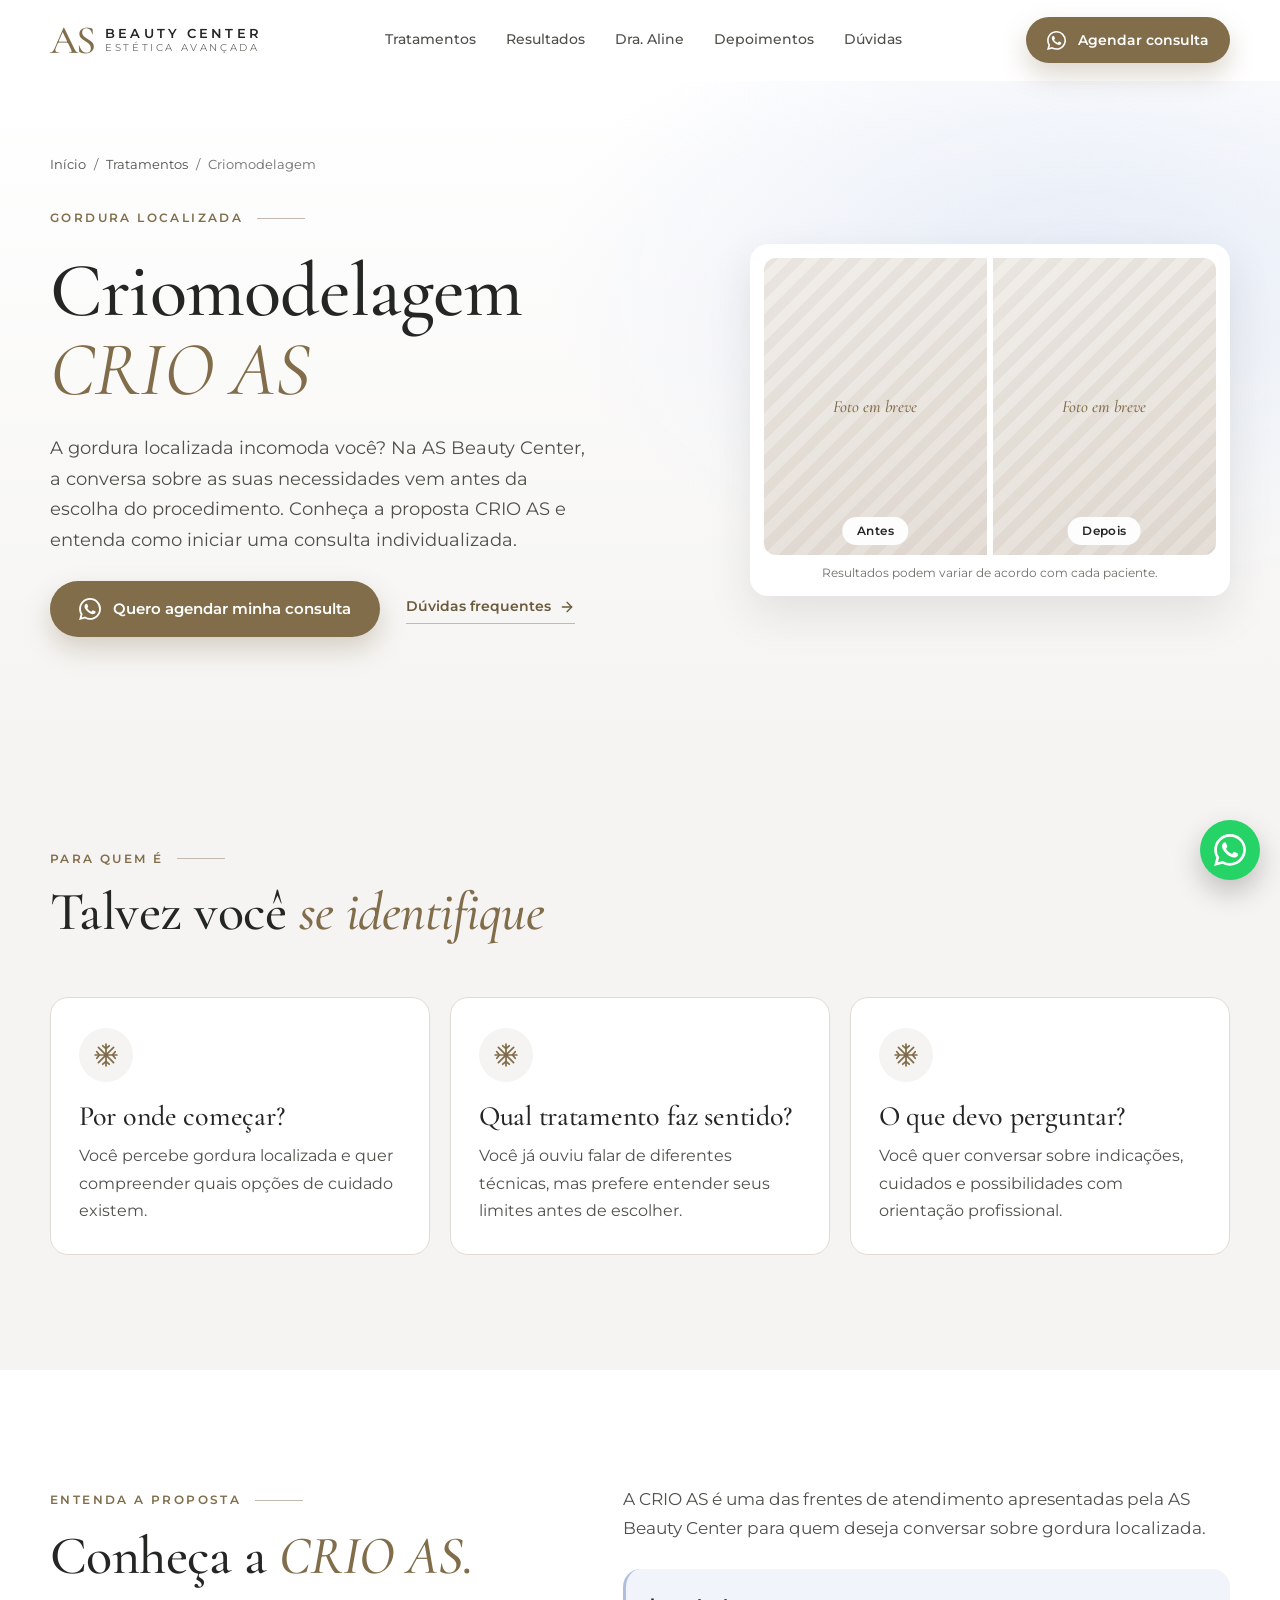
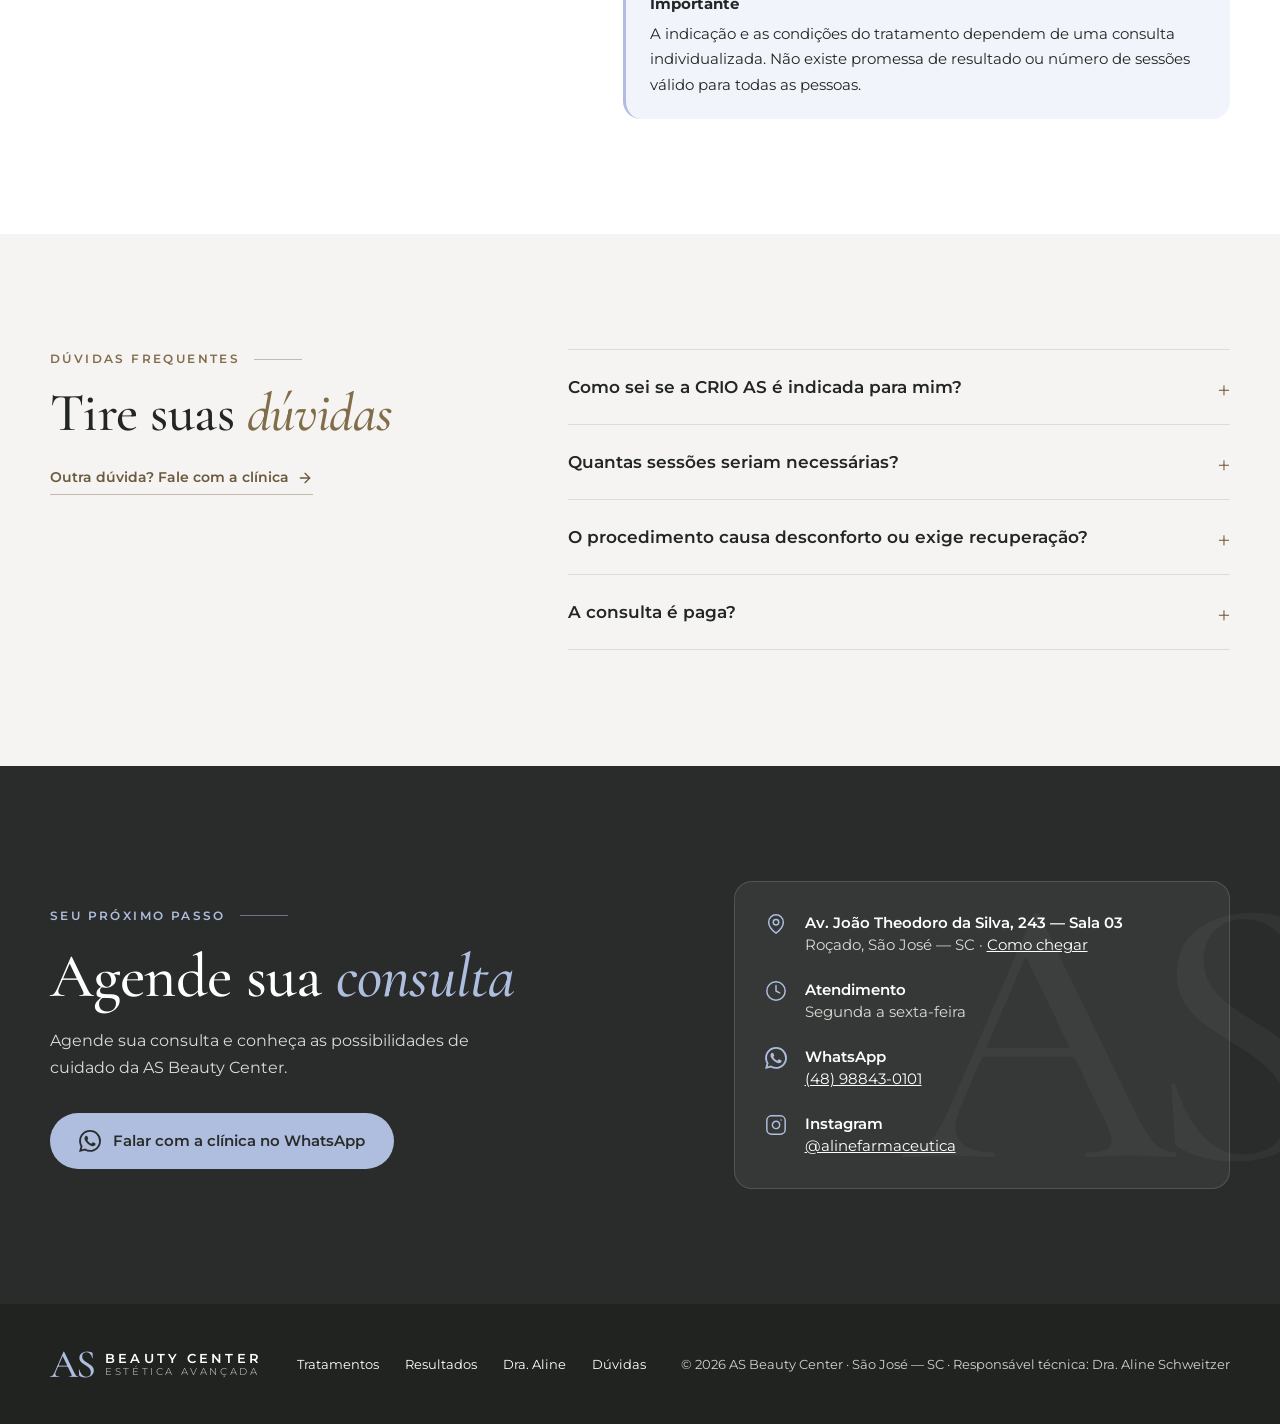
==== commit 2171e2b9: "Topo sem antes/depois sobre a foto e páginas de tratamento com antes/depois - Home: nome da Dra. Ali" ====
--- a/tratamentos/crio-as/index.html
+++ b/tratamentos/crio-as/index.html
@@ -17,7 +17,7 @@
   <link rel="preconnect" href="https://fonts.googleapis.com">
   <link rel="preconnect" href="https://fonts.gstatic.com" crossorigin>
   <link href="https://fonts.googleapis.com/css2?family=Cormorant+Garamond:ital,wght@0,400;0,500;0,600;1,400;1,500&family=Montserrat:wght@400;500;600;700&display=swap" rel="stylesheet">
-  <link rel="preload" as="image" href="/assets/clinica-atendimento.webp" type="image/webp" fetchpriority="high">
+  
   <link rel="stylesheet" href="/assets/home.css">
   <script>document.documentElement.classList.add('js');</script>
 </head>
@@ -103,9 +103,14 @@
             </div>
           </div>
           <div class="hero-visual">
-            <div class="hero-photo">
-              <img src="/assets/clinica-atendimento.webp" alt="Dra. Aline Schweitzer trabalhando em sua mesa na AS Beauty Center" width="1400" height="1050" fetchpriority="high">
-            </div>
+            <!-- TROCAR: antes e depois de criomodelagem (colocar <img> em cada lado e remover data-pendente) -->
+            <figure class="page-ba">
+              <div class="ba">
+                <div class="ba-side" data-pendente><span>Antes</span></div>
+                <div class="ba-side" data-pendente><span>Depois</span></div>
+              </div>
+              <figcaption>Resultados podem variar de acordo com cada paciente.</figcaption>
+            </figure>
           </div>
         </div>
       </div>
--- a/assets/home.css
+++ b/assets/home.css
@@ -127,28 +127,22 @@
 .checks li { display: flex; align-items: center; gap: 12px; font-weight: 500; color: var(--ink); }
 .checks svg { width: 22px; height: 22px; flex: none; color: #fff; background: var(--caramel); border-radius: 50%; padding: 4px; }
 .hero-actions { display: flex; flex-wrap: wrap; align-items: center; gap: 18px 26px; }
-.hero-trust { display: flex; flex-wrap: wrap; gap: 14px 28px; margin-top: 40px; padding-top: 28px; border-top: 1px solid var(--line); }
-.trust-item { display: flex; align-items: center; gap: 10px; font-size: 13px; line-height: 1.35; color: var(--text); }
-.trust-item svg { width: 24px; height: 24px; color: var(--caramel); flex: none; }
-.trust-item strong { color: var(--ink); font-weight: 600; display: block; }
-
-.hero-visual { position: relative; padding: 0 0 56px 56px; }
+.hero-visual { position: relative; width: 100%; max-width: 480px; justify-self: end; }
 .hero-photo {
   position: relative; aspect-ratio: 4 / 5; border-radius: 220px 220px var(--radius) var(--radius);
   overflow: hidden; background: var(--lavender); box-shadow: var(--shadow);
 }
 .hero-photo img { width: 100%; height: 100%; object-fit: cover; object-position: 50% 30%; }
-.hero-ba {
-  position: absolute; left: 0; bottom: 0; width: min(330px, 62%);
-  background: var(--white); border-radius: var(--radius); padding: 12px; box-shadow: 0 24px 50px rgba(35, 38, 35, .18);
-}
-.hero-ba figcaption { font-size: 11px; color: var(--muted); text-align: center; padding-top: 8px; line-height: 1.4; }
+/* Nome da Dra. Aline logo abaixo da moldura */
 .hero-name {
-  position: absolute; right: 18px; top: 28px;
-  background: rgba(255, 255, 255, .94); border-radius: 14px; padding: 12px 16px; box-shadow: var(--shadow);
-  font-size: 12px; line-height: 1.35; color: var(--muted);
-}
-.hero-name strong { display: block; font: 600 20px/1.1 var(--serif); color: var(--ink); }
+  position: relative; z-index: 2; width: fit-content; margin: -30px auto 0; text-align: center;
+  background: var(--white); border-radius: 14px; padding: 14px 24px; box-shadow: 0 14px 34px rgba(35, 38, 35, .12);
+  font-size: 13px; line-height: 1.35; color: var(--muted);
+}
+.hero-name strong { display: block; font: 600 22px/1.15 var(--serif); color: var(--ink); }
+/* Antes e depois em destaque (páginas de tratamento) */
+.page-ba { background: var(--white); border-radius: var(--radius); padding: 14px; box-shadow: var(--shadow); }
+.page-ba figcaption { font-size: 12px; color: var(--muted); text-align: center; padding-top: 10px; line-height: 1.4; }
 
 /* ---------- Antes / Depois (com espaço reservado) ---------- */
 .ba { display: grid; grid-template-columns: 1fr 1fr; gap: 6px; border-radius: 12px; overflow: hidden; }
@@ -218,12 +212,12 @@
 
 /* ---------- 5. Dra. Aline ---------- */
 .about-grid { display: grid; grid-template-columns: minmax(0, .85fr) minmax(0, 1.15fr); gap: clamp(36px, 6vw, 88px); align-items: center; }
-.about-photo { position: relative; }
-.about-photo img { width: 100%; aspect-ratio: 4 / 5; object-fit: cover; object-position: 50% 20%; border-radius: var(--radius) 160px var(--radius) var(--radius); box-shadow: var(--shadow); }
+.about-photo { position: relative; width: 100%; max-width: 420px; justify-self: center; }
+/* Foto original tem a Dra. Aline à direita: corta só a sobra da esquerda e mostra a altura inteira */
+.about-photo img { width: 100%; aspect-ratio: 29 / 50; object-fit: cover; object-position: 100% 50%; border-radius: var(--radius) 120px var(--radius) var(--radius); box-shadow: var(--shadow); }
 .about-role { font-size: 14px; font-weight: 600; letter-spacing: .06em; color: var(--caramel); margin: 10px 0 22px; }
 .about-copy p + p { margin-top: 14px; }
-.about-quote { margin: 28px 0; padding: 4px 0 4px 22px; border-left: 2px solid var(--caramel-light); font: italic 500 24px/1.35 var(--serif); color: var(--ink); }
-.stats { display: flex; flex-wrap: wrap; gap: 18px 44px; margin: 8px 0 32px; }
+.stats { display: flex; flex-wrap: wrap; gap: 18px 44px; margin: 32px 0; }
 .stats strong { display: block; font: 500 42px/1 var(--serif); color: var(--caramel); }
 .stats span { font-size: 13px; color: var(--muted); }
 
@@ -306,11 +300,11 @@
 }
 @media (max-width: 900px) {
   .hero-grid, .diff-grid, .about-grid, .faq-grid, .cta-grid { grid-template-columns: minmax(0, 1fr); }
-  .hero-visual { max-width: 520px; width: 100%; margin-inline: auto; }
+  .hero-visual { max-width: 460px; justify-self: center; }
   .results-grid { gap: 14px; }
   .results-grid--small { grid-template-columns: repeat(3, minmax(0, 1fr)); }
   .results-grid--small .result-card h3 { font-size: 19px; }
-  .about-photo { max-width: 460px; }
+  .about-photo { max-width: 380px; }
 }
 @media (max-width: 680px) {
   :root { --wrap: min(100% - 32px, 1180px); }
@@ -324,13 +318,11 @@
   .hero h1 { font-size: clamp(42px, 12vw, 56px); }
   .hero-lead { font-size: 17px; }
   .hero-actions .btn { width: 100%; }
-  .hero-trust { display: none; }
   .hero .overline::after { display: none; }
   .hero-copy .checks { margin-bottom: 28px; }
-  .hero-visual { padding: 0 0 48px 24px; }
-  .hero-ba { width: 68%; }
-  .hero-name { right: 10px; top: 16px; padding: 10px 12px; }
-  .hero-name strong { font-size: 17px; }
+  .hero-name { padding: 12px 18px; }
+  .hero-name strong { font-size: 19px; }
+  .about-photo { max-width: 300px; }
   .results-grid { grid-template-columns: minmax(0, 1fr); }
   .results-grid--small { display: flex; overflow-x: auto; scroll-snap-type: x mandatory; gap: 14px; margin-inline: -16px; padding: 4px 16px 12px; scrollbar-width: none; }
   .results-grid--small::-webkit-scrollbar { display: none; }
